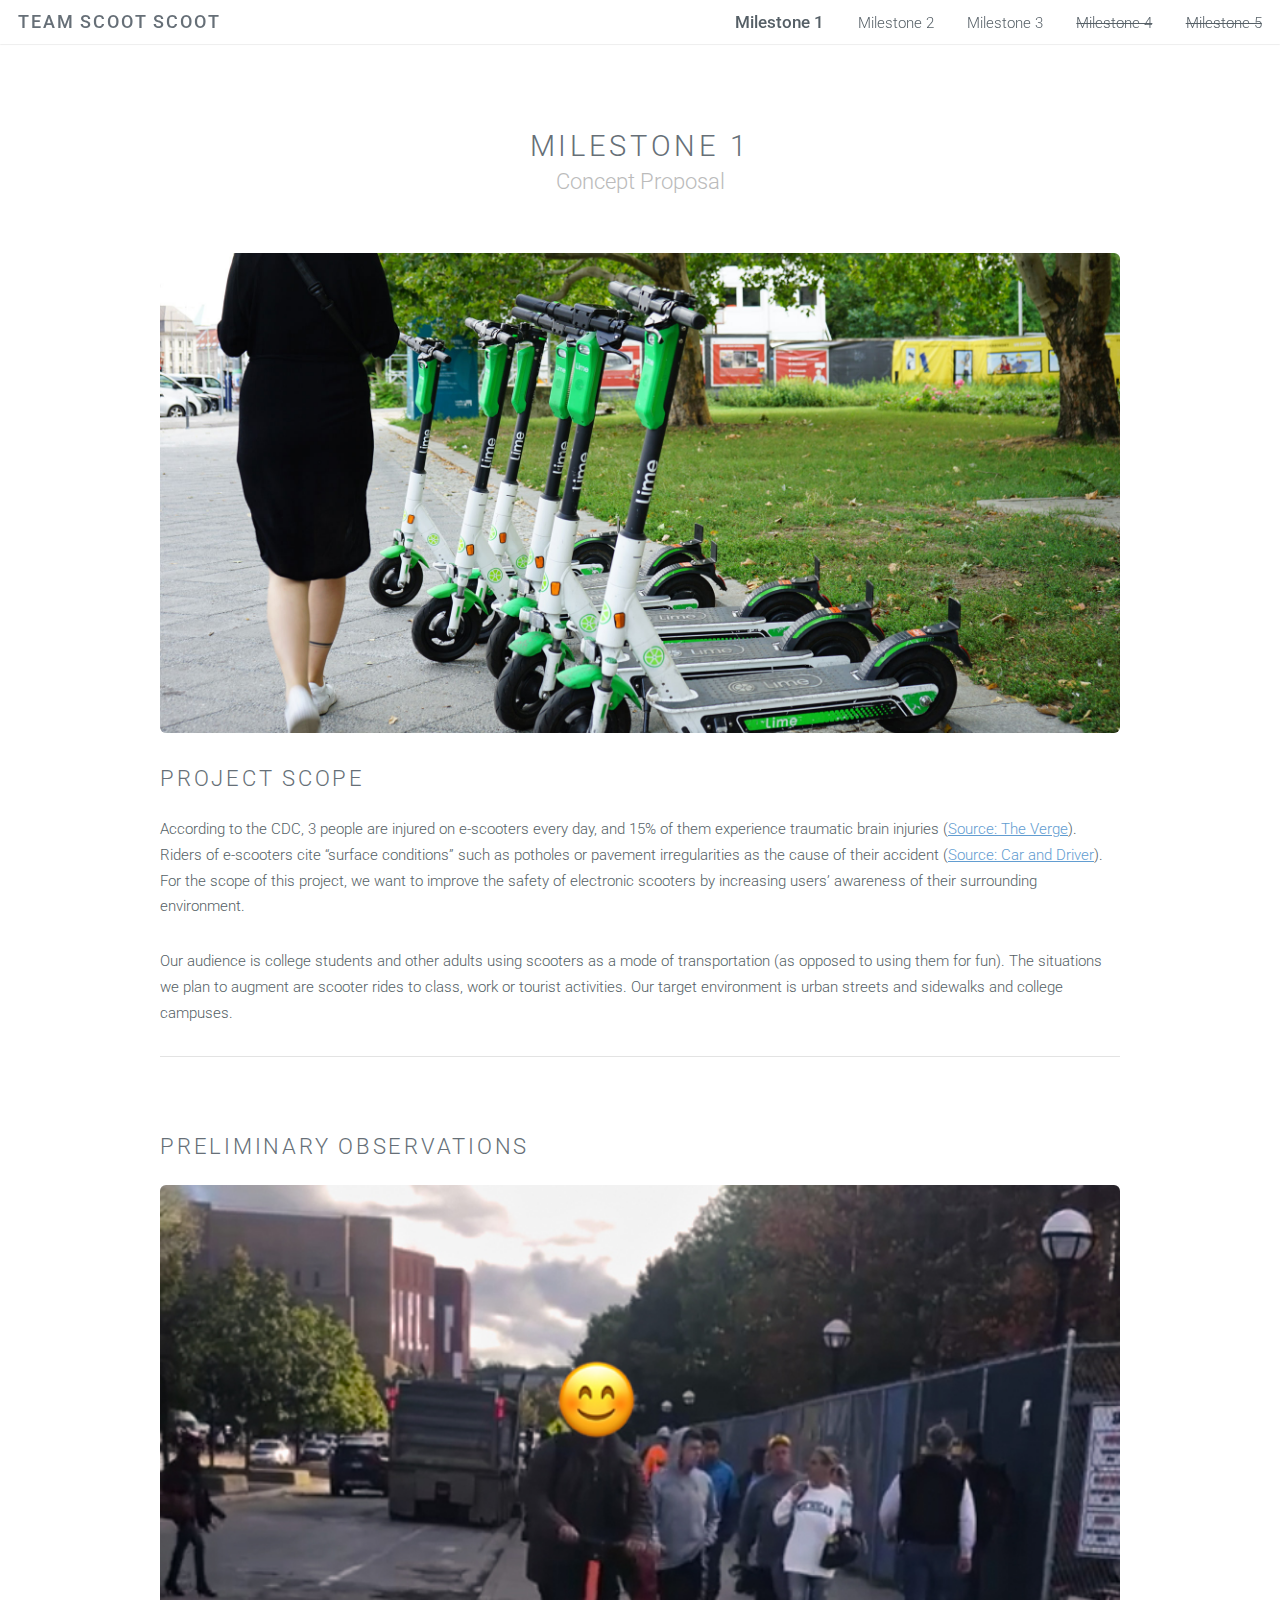
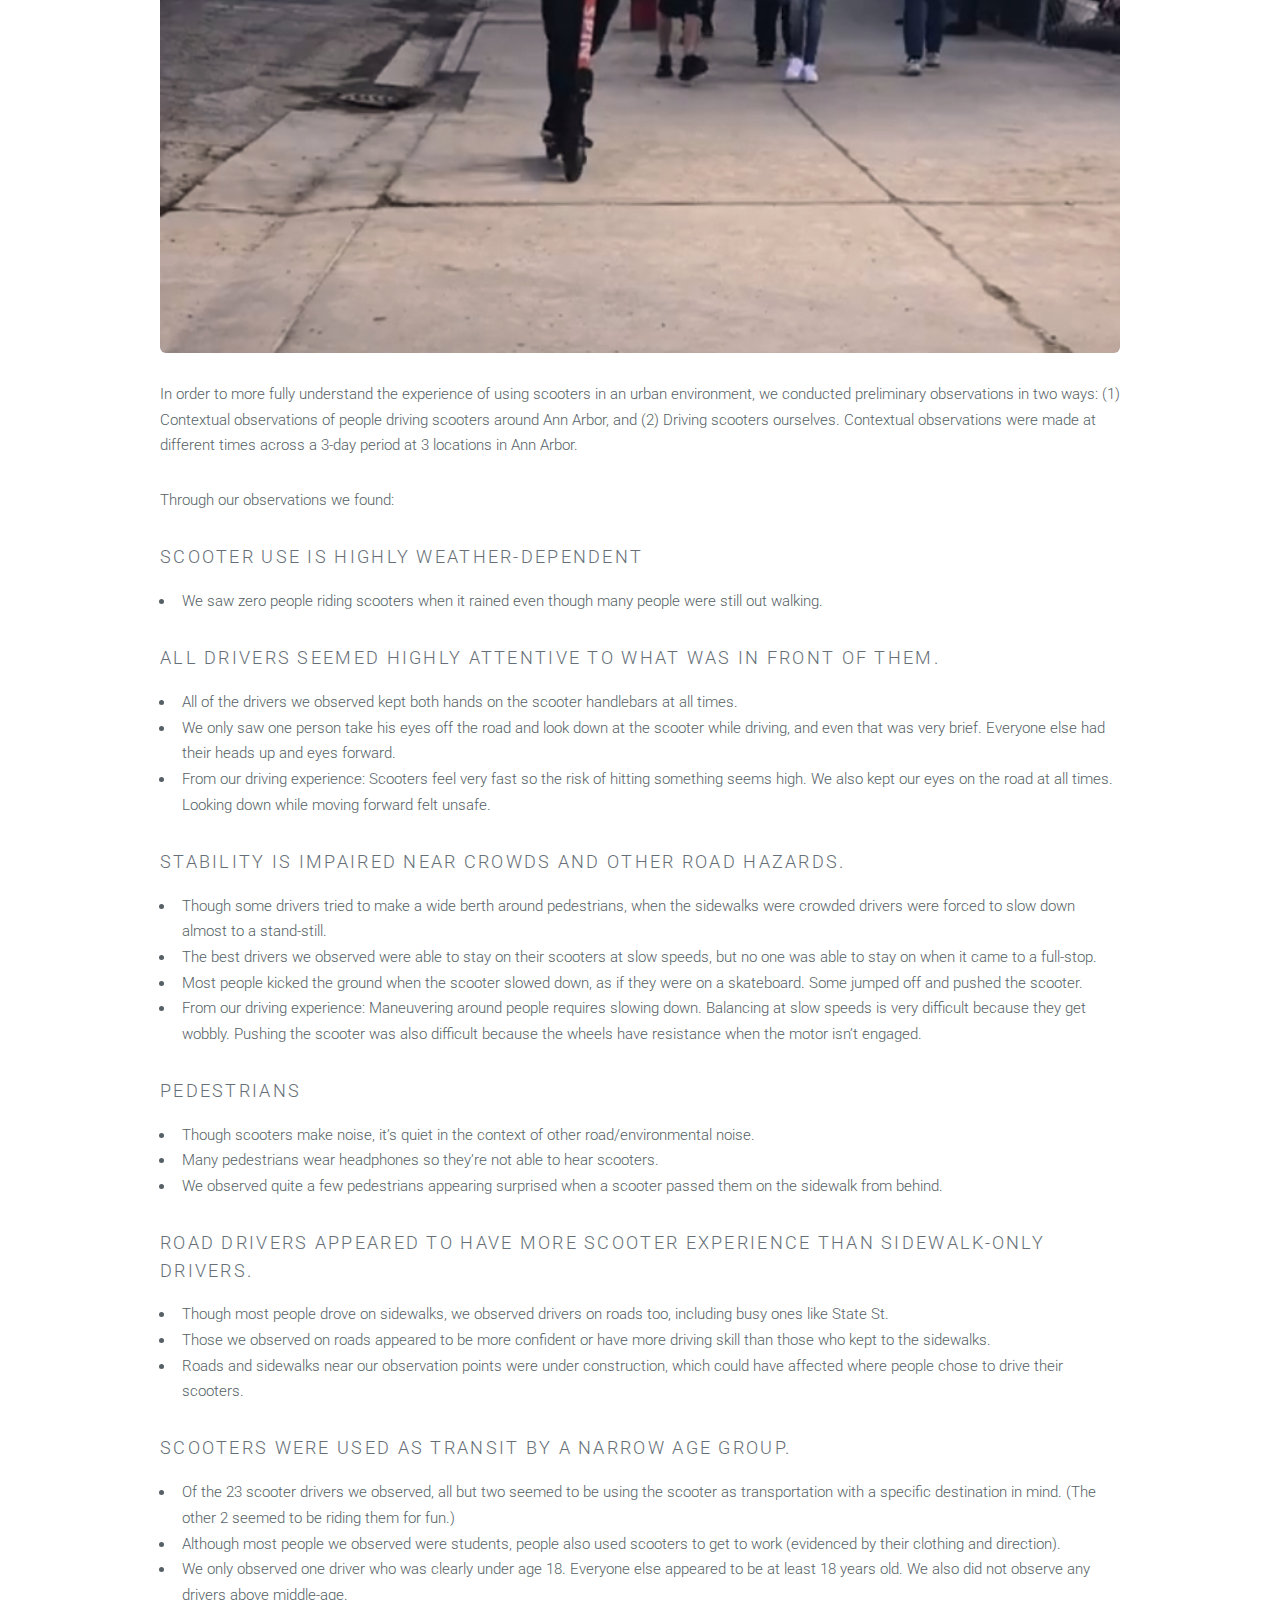
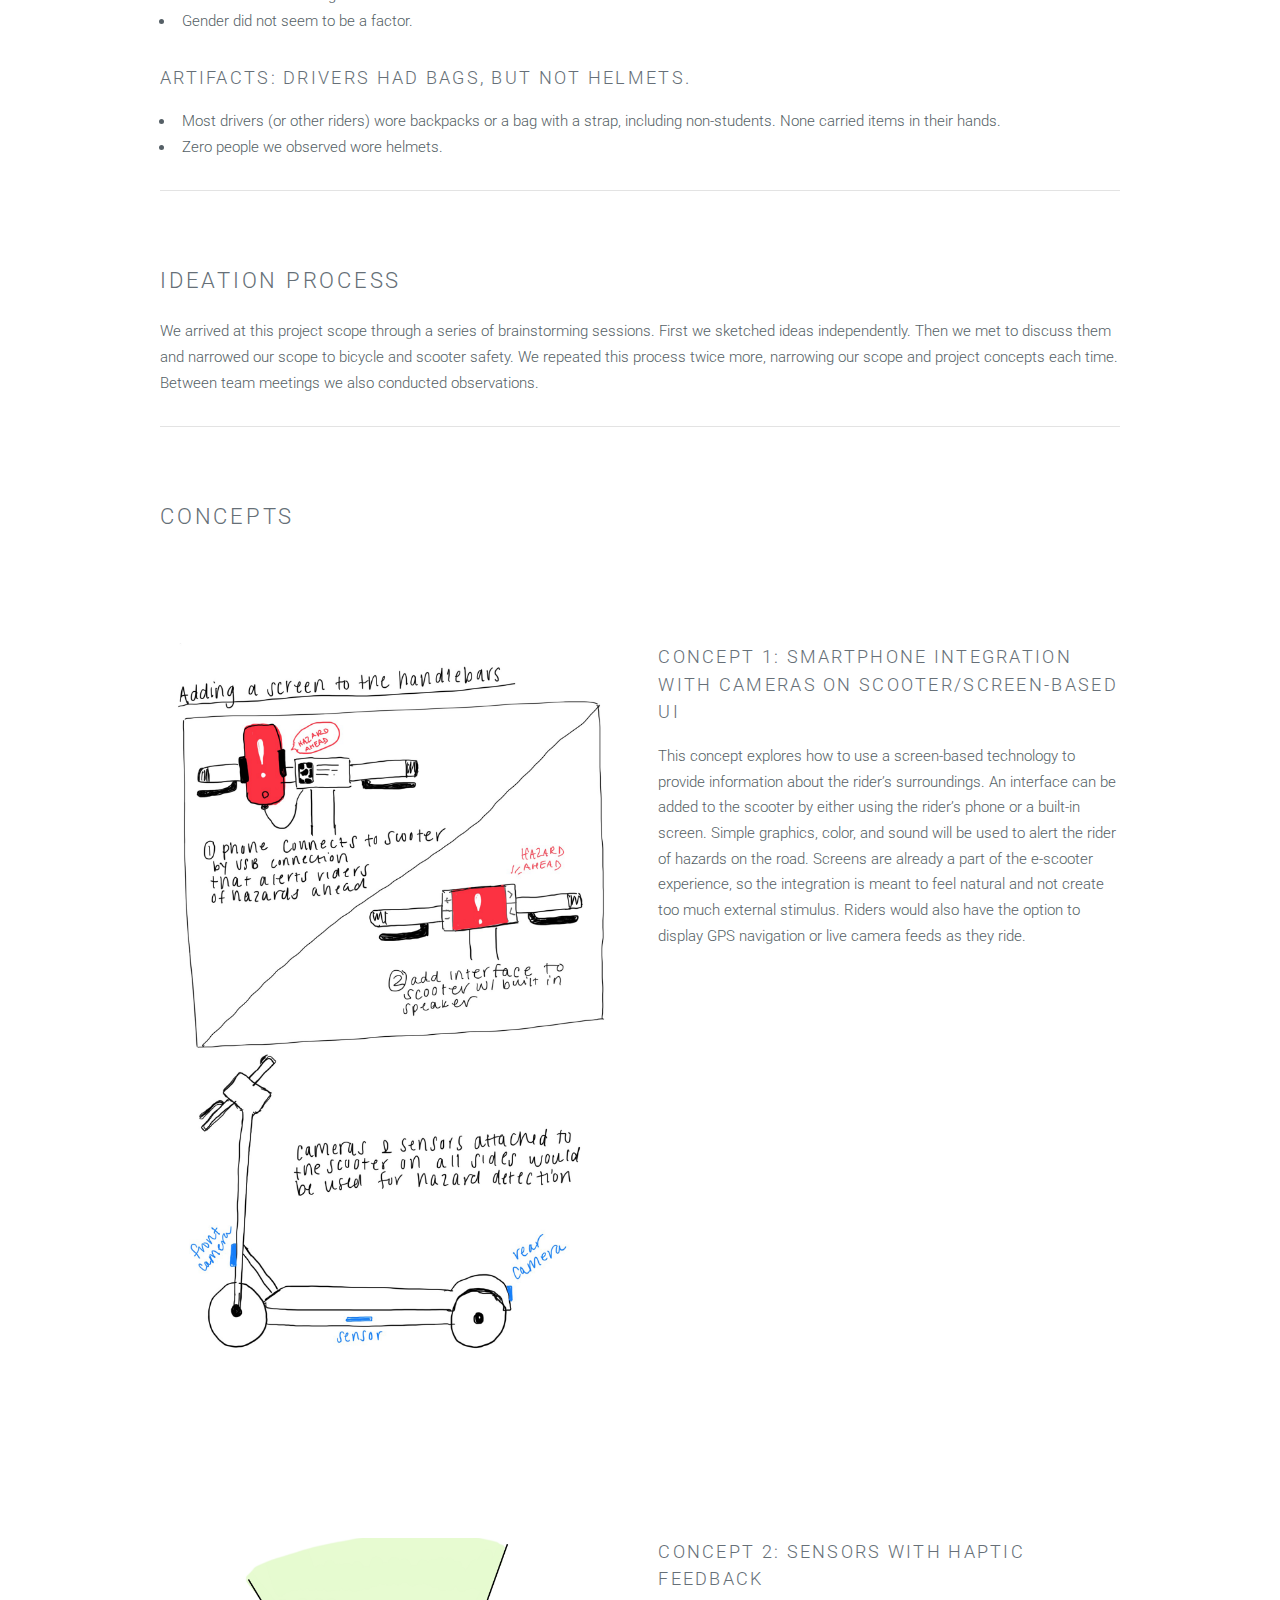
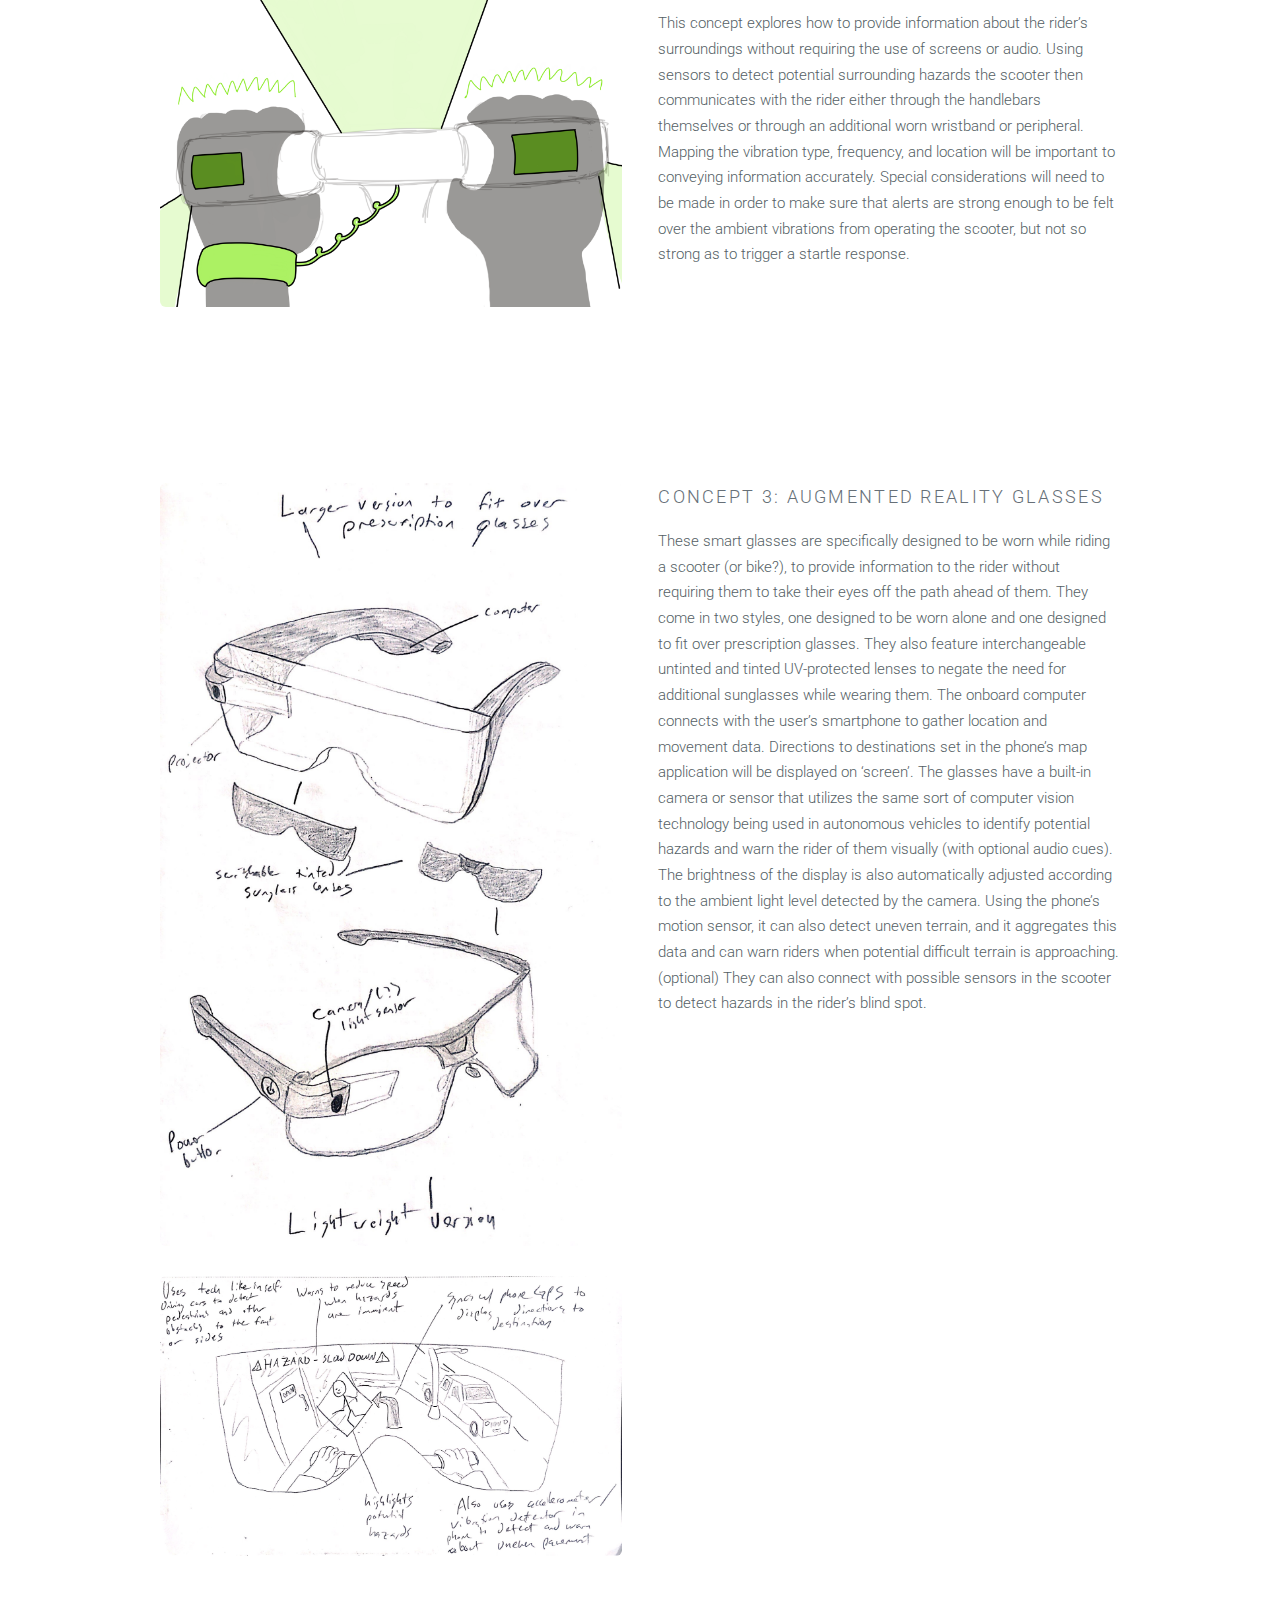
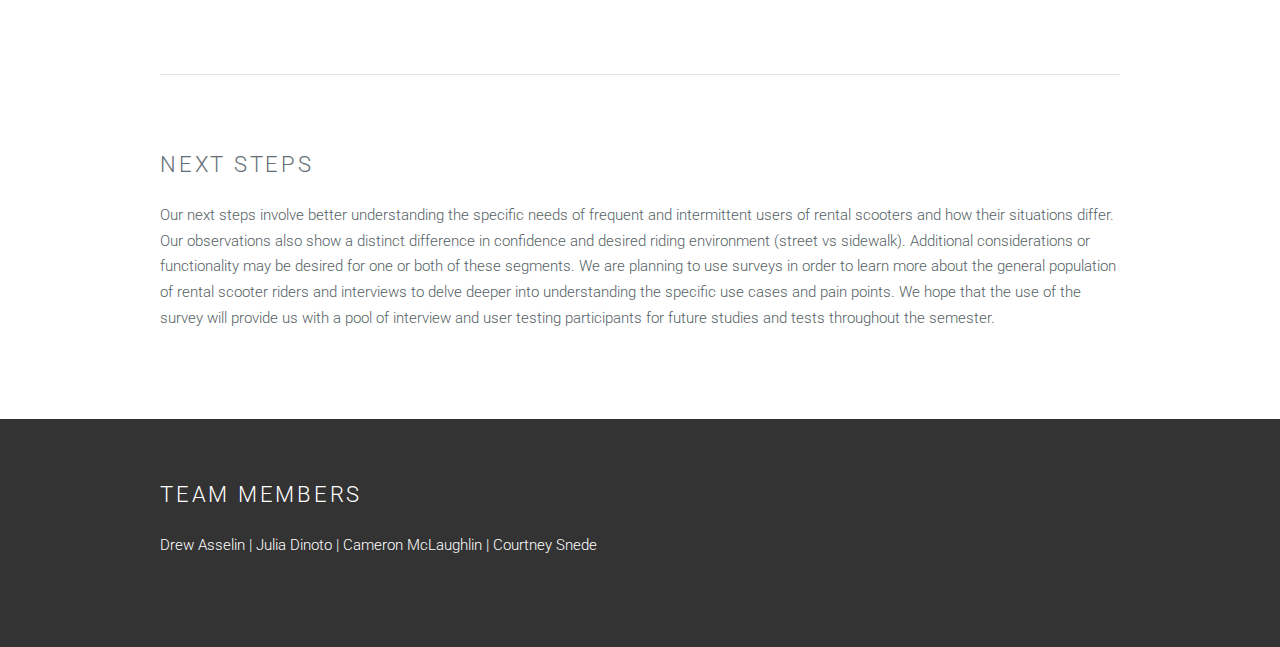
==== index.html @ 55234479 "general updates and images" ====
<!DOCTYPE HTML>
<!--
	Ion by TEMPLATED
	templated.co @templatedco
	Released for free under the Creative Commons Attribution 3.0 license (templated.co/license)
-->
<html lang="en">
	<head>
		<title>Team Scoot Scoot - Milestone 1</title>
		<meta http-equiv="content-type" content="text/html; charset=utf-8" />
		<meta name="description" content="" />
		<meta name="keywords" content="" />
		<!--[if lte IE 8]><script src="js/html5shiv.js"></script><![endif]-->
		<script src="js/jquery.min.js"></script>
		<script src="js/skel.min.js"></script>
		<script src="js/skel-layers.min.js"></script>
		<script src="js/init.js"></script>
		<noscript>
			<link rel="stylesheet" href="css/skel.css" />
			<link rel="stylesheet" href="css/style.css" />
			<link rel="stylesheet" href="css/style-xlarge.css" />
		</noscript>
	</head>
	<body id="top">

		<!-- Header -->
			<header id="header" class="skel-layers-fixed">
				<p><a href="index.html">Team Scoot Scoot</a></p>
				<nav id="nav">
					<ul>
						<li><a href="index.html" class="current">Milestone 1</a></li>
						<li><a href="milestone2.html">Milestone 2</a></li>
						<li><a href="milestone3.html">Milestone 3</a></li>
						<li><a href="#" class="tbd">Milestone 4</a></li>
						<li><a href="#" class="tbd">Milestone 5</a></li>
					</ul>
				</nav>
			</header>

		<!-- Main -->
			<section id="main" class="wrapper style1">
				<header class="major">
					<h1>Milestone 1</h1>
					<p>Concept Proposal</p>
				</header>
				<div class="container">
					<section>
						<img src="images/scooters-street.jpg" alt="lime brand rental scooters parked on an urban sidewalk" class="image fit" />
						<h2>Project Scope</h2>
						<p>According to the CDC, 3 people are injured on e-scooters every day, and 15% of them experience traumatic brain injuries (<a href="https://www.theverge.com/2019/5/2/18526813/scooter-electric-injury-austin-cdc-study-head-helmet" target="_blank">Source: The Verge</a>). Riders of e-scooters cite “surface conditions” such as potholes or pavement irregularities as the cause of their accident (<a href="https://www.caranddriver.com/news/a27372767/electric-scooters-mobility-safety/" target="_blank">Source: Car and Driver</a>). For the scope of this project, we want to improve the safety of electronic scooters by increasing users’ awareness of their surrounding environment. </p>
						<p>Our audience is college students and other adults using scooters as a mode of transportation (as opposed to using them for fun). The situations we plan to augment are scooter rides to class, work or tourist activities. Our target environment is urban streets and sidewalks and college campuses.</p>
					</section>
					<hr class="major" />
					<section>
						<h2>Preliminary Observations</h2>
						<img src="images/observation.png" alt="a person riding a rental scooter on the sidewalk on Central Campus." class="image fit" />
						<p>In order to more fully understand the experience of using scooters in an urban environment, we conducted preliminary observations in two ways: (1) Contextual observations of people driving scooters around Ann Arbor, and (2) Driving scooters ourselves. Contextual observations were made at different times across a 3-day period at 3 locations in Ann Arbor. </p>
						<p>Through our observations we found:</p>
						<h3>Scooter use is highly weather-dependent</h3>
						<ul>
						<li>We saw zero people riding scooters when it rained even though many people were still out walking.</li>
						</ul>

						<h3>All drivers seemed highly attentive to what was in front of them.</h3>
						<ul>
						<li>All of the drivers we observed kept both hands on the scooter handlebars at all times.</li>
						<li>We only saw one person take his eyes off the road and look down at the scooter while driving, and even that was very brief. Everyone else had their heads up and eyes forward. </li>
						<li>From our driving experience: Scooters feel very fast so the risk of hitting something seems high. We also kept our eyes on the road at all times. Looking down while moving forward felt unsafe.</li>
						</ul>

						<h3>Stability is impaired near crowds and other road hazards.</h3>
						<ul>
						<li>Though some drivers tried to make a wide berth around pedestrians, when the sidewalks were crowded drivers were forced to slow down almost to a stand-still.</li>
						<li>The best drivers we observed were able to stay on their scooters at slow speeds, but no one was able to stay on when it came to a full-stop. </li>
						<li>Most people kicked the ground when the scooter slowed down, as if they were on a skateboard. Some jumped off and pushed the scooter.</li>
						<li>From our driving experience: Maneuvering around people requires slowing down. Balancing at slow speeds is very difficult because they get wobbly. Pushing the scooter was also difficult because the wheels have resistance when the motor isn’t engaged.</li>
						</ul>

						<h3>Pedestrians</h3>
						<ul>
						<li>Though scooters make noise, it’s quiet in the context of other road/environmental noise.</li>
						<li>Many pedestrians wear headphones so they’re not able to hear scooters.</li>
						<li>We observed quite a few pedestrians appearing surprised when a scooter passed them on the sidewalk from behind.</li>
						</ul>

						<h3>Road drivers appeared to have more scooter experience than sidewalk-only drivers.</h3>
						<ul>
						<li>Though most people drove on sidewalks, we observed drivers on roads too, including busy ones like State St.</li>
						<li>Those we observed on roads appeared to be more confident or have more driving skill than those who kept to the sidewalks.</li>
						<li>Roads and sidewalks near our observation points were under construction, which could have affected where people chose to drive their scooters.</li>
						</ul>

						<h3>Scooters were used as transit by a narrow age group.</h3>
						<ul>
						<li>Of the 23 scooter drivers we observed, all but two seemed to be using the scooter as transportation with a specific destination in mind. (The other 2 seemed to be riding them for fun.)</li>
						<li>Although most people we observed were students, people also used scooters to get to work (evidenced by their clothing and direction).</li>
						<li>We only observed one driver who was clearly under age 18. Everyone else appeared to be at least 18 years old. We also did not observe any drivers above middle-age.</li>
						<li>Gender did not seem to be a factor.</li>
						</ul>

						<h3>Artifacts: Drivers had bags, but not helmets.</h3>
						<ul>
						<li>Most drivers (or other riders) wore backpacks or a bag with a strap, including non-students. None carried items in their hands. </li>
						<li>Zero people we observed wore helmets.</li>
						</ul>

					</section>
					<hr class="major" />
					<section>
						<h2>Ideation Process</h2>
						<p>We arrived at this project scope through a series of brainstorming sessions. First we sketched ideas independently. Then we met to discuss them and narrowed our scope to bicycle and scooter safety. We repeated this process twice more, narrowing our scope and project concepts each time. Between team meetings we also conducted observations.</p>
					</section>
					<hr class="major" />
					<section>
						<h2>Concepts</h2>
						<!-------------------- Concept 1 -------------------->
						<section class="wrapper style1">
							<div class="container">
								<div class="row">
									<div class="6u">
										<section>
											<img src="images/screen.png" alt="" class="image fit" />
										</section>
									</div>
									<div class="6u">
										<section>
												<h3>Concept 1: Smartphone integration with cameras on scooter/screen-based UI</h3>
												<p>This concept explores how to use a screen-based technology to provide information about the rider’s surroundings. An interface can be added to the scooter by either using the rider’s phone or a built-in screen. Simple graphics, color, and sound will be used to alert the rider of hazards on the road. Screens are already a part of the e-scooter experience, so the integration is meant to feel natural and not create too much external stimulus. Riders would also have the option to display GPS navigation or live camera feeds as they ride.</p>
										</section>
									</div>
								</div>
							</div>
						</section>
						<!-------------------- Concept 2 -------------------->
						<section class="wrapper style1">
							<div class="container">
								<div class="row">
									<div class="6u">
										<section>
											<img src="images/haptic.png" alt="a rough sketch of scooter handlebars with sensors on the front and sides with vibration pads in the handles and a wristband which is attached to the scooter" class="image fit" />
										</section>
									</div>
									<div class="6u">
										<section>
												<h3>Concept 2: Sensors with Haptic Feedback</h3>
												<p>This concept explores how to provide information about the rider’s surroundings without requiring the use of screens or audio. Using sensors to detect potential surrounding hazards the scooter then communicates with the rider either through the handlebars themselves or through an additional worn wristband or peripheral. Mapping the vibration type, frequency, and location will be important to conveying information accurately. Special considerations will need to be made in order to make sure that alerts are strong enough to be felt over the ambient vibrations from operating the scooter, but not so strong as to trigger a startle response. </p>
										</section>
									</div>
								</div>
							</div>
						</section>
					<!-------------------- Concept 3 -------------------->
					<section class="wrapper style1">
						<div class="container">
							<div class="row">
								<div class="6u">
									<section>
										<img src="images/glasses1.png" alt="" class="image fit" />
										<img src="images/glasses2.png" alt="" class="image fit" />
									</section>
								</div>
								<div class="6u">
									<section>
											<h3>Concept 3: Augmented Reality Glasses</h3>
											<p>These smart glasses are specifically designed to be worn while riding a scooter (or bike?), to provide information to the rider without requiring them to take their eyes off the path ahead of them. They come in two styles, one designed to be worn alone and one designed to fit over prescription glasses. They also feature interchangeable untinted and tinted UV-protected lenses to negate the need for additional sunglasses while wearing them. The onboard computer connects with the user’s smartphone to gather location and movement data. Directions to destinations set in the phone’s map application will be displayed on ‘screen’. The glasses have a built-in camera or sensor that utilizes the same sort of computer vision technology being used in autonomous vehicles to identify potential hazards and warn the rider of them visually (with optional audio cues). The brightness of the display is also automatically adjusted according to the ambient light level detected by the camera. Using the phone’s motion sensor, it can also detect uneven terrain, and it aggregates this data and can warn riders when potential difficult terrain is approaching. (optional) They can also connect with possible sensors in the scooter to detect hazards in the rider’s blind spot.</p>
									</section>
								</div>
							</div>
						</div>
					</section>
					<hr class="major" />
					<section>
						<h2>Next Steps</h2>
						<p>Our next steps involve better understanding the specific needs of frequent and intermittent users of rental scooters and how their situations differ. Our observations also show a distinct difference in confidence and desired riding environment (street vs sidewalk). Additional considerations or functionality may be desired for one or both of these segments. We are planning to use surveys in order to learn more about the general population of rental scooter riders and interviews to delve deeper into understanding the specific use cases and pain points. We hope that the use of the survey will provide us with a pool of interview and user testing participants for future studies and tests throughout the semester.</p>
					</section>

				</div>
			</section>

		<!-- Footer -->
			<footer id="footer">
				<div class="container">
					<div class="6u">
						<h2>Team Members</h2>
						<p>Drew Asselin  |  Julia Dinoto  |  Cameron McLaughlin  |  Courtney Snede</p>
				</div>
			</footer>

	</body>
</html>
---- css/skel.css ----
/* Resets (http://meyerweb.com/eric/tools/css/reset/ | v2.0 | 20110126 | License: none (public domain)) */

	html,body,div,span,applet,object,iframe,h1,h2,h3,h4,h5,h6,p,blockquote,pre,a,abbr,acronym,address,big,cite,code,del,dfn,em,img,ins,kbd,q,s,samp,small,strike,strong,sub,sup,tt,var,b,u,i,center,dl,dt,dd,ol,ul,li,fieldset,form,label,legend,table,caption,tbody,tfoot,thead,tr,th,td,article,aside,canvas,details,embed,figure,figcaption,footer,header,hgroup,menu,nav,output,ruby,section,summary,time,mark,audio,video{margin:0;padding:0;border:0;font-size:100%;font:inherit;vertical-align:baseline;}article,aside,details,figcaption,figure,footer,header,hgroup,menu,nav,section{display:block;}body{line-height:1;}ol,ul{list-style:none;}blockquote,q{quotes:none;}blockquote:before,blockquote:after,q:before,q:after{content:'';content:none;}table{border-collapse:collapse;border-spacing:0;}body{-webkit-text-size-adjust:none}

/* Box Model */

	*, *:before, *:after {
		-moz-box-sizing: border-box;
		-webkit-box-sizing: border-box;
		box-sizing: border-box;
	}

/* Container */

	body {
		/* min-width: (containers) */
		min-width: 1200px;
	}

	.container {
		margin-left: auto;
		margin-right: auto;
		
		/* width: (containers) */
		width: 1200px;
	}

	/* Modifiers */
	
		.container.small {
			/* width: (containers) * 0.75; */
			width: 900px;
		}

		.container.big {
			width: 100%;

			/* max-width: (containers) * 1.25; */
			max-width: 1500px;

			/* min-width: (containers); */
			min-width: 1200px;
		}

/* Grid */

	.\31 2u { width: 100% }
	.\31 1u { width: 91.6666666667% }
	.\31 0u { width: 83.3333333333% }
	.\39 u { width: 75% }
	.\38 u { width: 66.6666666667% }
	.\37 u { width: 58.3333333333% }
	.\36 u { width: 50% }
	.\35 u { width: 41.6666666667% }
	.\34 u { width: 33.3333333333% }
	.\33 u { width: 25% }
	.\32 u { width: 16.6666666667% }
	.\31 u { width: 8.3333333333% }
	.\-11u { margin-left: 91.6666666667% }
	.\-10u { margin-left: 83.3333333333% }
	.\-9u { margin-left: 75% }
	.\-8u { margin-left: 66.6666666667% }
	.\-7u { margin-left: 58.3333333333% }
	.\-6u { margin-left: 50% }
	.\-5u { margin-left: 41.6666666667% }
	.\-4u { margin-left: 33.3333333333% }
	.\-3u { margin-left: 25% }
	.\-2u { margin-left: 16.6666666667% }
	.\-1u { margin-left: 8.3333333333% }

	/* Rows */

		.row > * {
			float: left;
		}

		.row:after {
			content: '';
			display: block;
			clear: both;
			height: 0;
		}

		.row:first-child > * {
			padding-top: 0 !important;
		}

		.row.uniform > * > :first-child {
			margin-top: 0;
		}

		.row.uniform > * > :last-child {
			margin-bottom: 0;
		}

		/* Normal */

			.row > * {
				/* padding-left: (gutters.vertical) */
				padding-left: 4em;
			}

			.row + .row > * {
				/* padding: (gutters.horizontal) 0 0 (gutters.vertical) */
				padding: 0 0 0 4em;
			}

			.row {
				/* margin-left: -(gutters.vertical) */
				margin-left: -4em;
			}

			.row + .row.uniform > * {
				/* padding: (gutters.vertical) 0 0 (gutters.vertical) */
				padding: 4em 0 0 4em;
			}

		/* Flush */

			.row.flush > * {
				padding-left: 0;
			}

			.row + .row.flush > * {
				padding: 0;
			}

			.row.flush {
				margin-left: 0;
			}

			.row + .row.uniform.flush > * {
				padding: 0;
			}

		/* Quarter */

			.row.quarter > * {
				/* padding-left: (gutters.vertical * 0.25) */
				padding-left: 1em;
			}

			.row + .row.quarter > * {
				/* padding: (gutters.horizontal * 0.25) 0 0 (gutters.vertical * 0.25) */
				padding: 0 0 0 1em;
			}

			.row.quarter {
				/* margin-left: -(gutters.vertical * 0.25) */
				margin-left: -1em;
			}

			.row + .row.uniform.quarter > * {
				/* padding: (gutters.vertical * 0.25) 0 0 (gutters.vertical * 0.25) */
				padding: 1em 0 0 1em;
			}

		/* Half */

			.row.half > * {
				/* padding-left: (gutters.vertical * 0.5) */
				padding-left: 2em;
			}

			.row + .row.half > * {
				/* padding: (gutters.horizontal * 0.5) 0 0 (gutters.vertical * 0.5) */
				padding: 0 0 0 2em;
			}

			.row.half {
				/* margin-left: -(gutters.vertical * 0.5) */
				margin-left: -2em;
			}

			.row + .row.uniform.half > * {
				/* padding: (gutters.vertical * 0.5) 0 0 (gutters.vertical * 0.5) */
				padding: 2em 0 0 2em;
			}

		/* One and (a) Half */

			.row.oneandhalf > * {
				/* padding-left: (gutters.vertical * 1.5) */
				padding-left: 6em;
			}

			.row + .row.oneandhalf > * {
				/* padding: (gutters.horizontal * 1.5) 0 0 (gutters.vertical * 1.5) */
				padding: 0 0 0 6em;
			}

			.row.oneandhalf {
				/* margin-left: -(gutters.vertical * 1.5) */
				margin-left: -6em;
			}

			.row + .row.uniform.oneandhalf > * {
				/* padding: (gutters.vertical * 1.5) 0 0 (gutters.vertical * 1.5) */
				padding: 6em 0 0 6em;
			}

		/* Double */

			.row.double > * {
				/* padding-left: (gutters.vertical * 2) */
				padding-left: 8em;
			}

			.row + .row.double > * {
				/* padding: (gutters.horizontal * 2) 0 0 (gutters.vertical * 2) */
				padding: 0 0 0 8em;
			}

			.row.double {
				/* margin-left: -(gutters.vertical * 2) */
				margin-left: -8em;
			}

			.row + .row.uniform.double > * {
				/* padding: (gutters.vertical * 2) 0 0 (gutters.vertical * 2) */
				padding: 8em 0 0 8em;
			}
---- css/style.css ----
@charset "UTF-8";
@import url(font-awesome.min.css);
@import url("http://fonts.googleapis.com/css?family=Roboto:500,300");

/*
	Ion by TEMPLATED
	templated.co @templatedco
	Released for free under the Creative Commons Attribution 3.0 license (templated.co/license)
*/

/* Basic */

	body {
		background: #fff;
	}

	body, input, select, textarea {
		color: #555f66;
		font-family: "Roboto", Helvetica, sans-serif;
		font-size: 14pt;
		font-weight: 300;
		line-height: 1.75em;
	}

	a {
		color: #629DD1;
		text-decoration: underline;
	}

		a:hover {
			text-decoration: none;
		}

	strong, b {
		color: #666f77;
		font-weight: 500;
	}

	em, i {
		font-style: italic;
	}

	p {
		margin: 0 0 2em 0;
	}

	h1, h2, h3, h4, h5, h6 {
		color: #666f77;
		font-weight: 300;
		line-height: 1em;
		margin: 0 0 1em 0;
		text-transform: uppercase;
		letter-spacing: 0.125em;
	}

		h1 a, h2 a, h3 a, h4 a, h5 a, h6 a {
			color: inherit;
			text-decoration: none;
		}

	h2 {
		font-size: 1.5em;
		line-height: 1.5em;
	}

	h3 {
		font-size: 1.25em;
		line-height: 1.5em;
	}

	h4 {
		font-size: 1em;
		line-height: 1.5em;
	}

	h5 {
		font-size: 0.9em;
		line-height: 1.5em;
	}

	h6 {
		font-size: 0.7em;
		line-height: 1.5em;
	}

	sub {
		font-size: 0.8em;
		position: relative;
		top: 0.5em;
	}

	sup {
		font-size: 0.8em;
		position: relative;
		top: -0.5em;
	}

	hr {
		border: 0;
		border-bottom: solid 1px rgba(144, 144, 144, 0.25);
		margin: 3em 0;
	}

		hr.major {
			margin: 2em 0 5em 0;
		}

	blockquote {
		border-left: solid 4px rgba(144, 144, 144, 0.25);
		font-style: italic;
		margin: 0 0 2em 0;
		padding: 0.5em 0 0.5em 2em;
	}

	code {
		background: rgba(144, 144, 144, 0.075);
		border-radius: 6px;
		border: solid 1px rgba(144, 144, 144, 0.25);
		font-family: "Courier New", monospace;
		font-size: 0.9em;
		margin: 0 0.25em;
		padding: 0.25em 0.65em;
	}

	pre {
		-webkit-overflow-scrolling: touch;
		font-family: "Courier New", monospace;
		font-size: 0.9em;
		margin: 0 0 2em 0;
		overflow-x: auto;
	}

		pre code {
			display: block;
			line-height: 1.75em;
			padding: 1em 1.5em;
		}

	.align-left {
		text-align: left;
	}

	.align-center {
		text-align: center;
	}

	.align-right {
		text-align: right;
	}

/* Section/Article */

	section.special, article.special {
		text-align: center;
	}

	header p {
		color: #bbb;
		position: relative;
		margin: 0 0 1.5em 0;
	}

	header h2 + p {
		font-size: 1.25em;
		margin-top: -1em;
		line-height: 1.5em;
	}

	header h3 + p {
		font-size: 1.1em;
		margin-top: -0.85em;
		line-height: 1.5em;
	}

	header h4 + p,
	header h5 + p,
	header h6 + p {
		font-size: 0.9em;
		margin-top: -0.75em;
		line-height: 1.5em;
	}

	header.major {
		text-align: center;
		margin: 0 0 4em 0;
	}

		header.major h1 {
			font-size: 2em;
		}

		header.major h1 + p {
			font-size: 1.5em;
			margin: -1em 0 2em 0;
		}

/* Form */

	form {
		margin: 0 0 2em 0;
	}

	label {
		color: #666f77;
		display: block;
		font-size: 0.9em;
		font-weight: 500;
		margin: 0 0 1em 0;
	}

	input[type="text"],
	input[type="password"],
	input[type="email"],
	select,
	textarea {
		-moz-appearance: none;
		-webkit-appearance: none;
		-o-appearance: none;
		-ms-appearance: none;
		appearance: none;
		background: rgba(144, 144, 144, 0.075);
		border-radius: 6px;
		border: none;
		border: solid 1px rgba(144, 144, 144, 0.25);
		color: inherit;
		display: block;
		outline: 0;
		padding: 0 1em;
		text-decoration: none;
		width: 100%;
	}

		input[type="text"]:invalid,
		input[type="password"]:invalid,
		input[type="email"]:invalid,
		select:invalid,
		textarea:invalid {
			box-shadow: none;
		}

		input[type="text"]:focus,
		input[type="password"]:focus,
		input[type="email"]:focus,
		select:focus,
		textarea:focus {
			border-color: #629DD1;
			box-shadow: 0 0 0 1px #629DD1;
		}

	.select-wrapper {
		text-decoration: none;
		display: block;
		position: relative;
	}

		.select-wrapper:before {
			content: "";
			-moz-osx-font-smoothing: grayscale;
			-webkit-font-smoothing: antialiased;
			font-family: FontAwesome;
			font-style: normal;
			font-weight: normal;
			text-transform: none !important;
		}

		.select-wrapper:before {
			color: rgba(144, 144, 144, 0.25);
			display: block;
			height: 2.75em;
			line-height: 2.75em;
			pointer-events: none;
			position: absolute;
			right: 0;
			text-align: center;
			top: 0;
			width: 2.75em;
		}

		.select-wrapper select::-ms-expand {
			display: none;
		}

	input[type="text"],
	input[type="password"],
	input[type="email"],
	select {
		height: 2.75em;
	}

	textarea {
		padding: 0.75em 1em;
	}

	input[type="checkbox"],
	input[type="radio"] {
		-moz-appearance: none;
		-webkit-appearance: none;
		-o-appearance: none;
		-ms-appearance: none;
		appearance: none;
		display: block;
		float: left;
		margin-right: -2em;
		opacity: 0;
		width: 1em;
		z-index: -1;
	}

		input[type="checkbox"] + label,
		input[type="radio"] + label {
			text-decoration: none;
			color: #555f66;
			cursor: pointer;
			display: inline-block;
			font-size: 1em;
			font-weight: 300;
			padding-left: 2.4em;
			padding-right: 0.75em;
			position: relative;
		}

			input[type="checkbox"] + label:before,
			input[type="radio"] + label:before {
				-moz-osx-font-smoothing: grayscale;
				-webkit-font-smoothing: antialiased;
				font-family: FontAwesome;
				font-style: normal;
				font-weight: normal;
				text-transform: none !important;
			}

			input[type="checkbox"] + label:before,
			input[type="radio"] + label:before {
				background: rgba(144, 144, 144, 0.075);
				border-radius: 6px;
				border: solid 1px rgba(144, 144, 144, 0.25);
				content: '';
				display: inline-block;
				height: 1.65em;
				left: 0;
				line-height: 1.58125em;
				position: absolute;
				text-align: center;
				top: 0;
				width: 1.65em;
			}

		input[type="checkbox"]:checked + label:before,
		input[type="radio"]:checked + label:before {
			background: #192024;
			border-color: #192024;
			color: #ffffff;
			content: '\f00c';
		}

		input[type="checkbox"]:focus + label:before,
		input[type="radio"]:focus + label:before {
			border-color: #629DD1;
			box-shadow: 0 0 0 1px #629DD1;
		}

	input[type="checkbox"] + label:before {
		border-radius: 6px;
	}

	input[type="radio"] + label:before {
		border-radius: 100%;
	}

	::-webkit-input-placeholder {
		color: #bbb !important;
		opacity: 1.0;
	}

	:-moz-placeholder {
		color: #bbb !important;
		opacity: 1.0;
	}

	::-moz-placeholder {
		color: #bbb !important;
		opacity: 1.0;
	}

	:-ms-input-placeholder {
		color: #bbb !important;
		opacity: 1.0;
	}

	.formerize-placeholder {
		color: #bbb !important;
		opacity: 1.0;
	}

/* Box */

	.box {
		border-radius: 6px;
		border: solid 1px rgba(144, 144, 144, 0.25);
		margin-bottom: 2em;
		padding: 3em 2em;
	}

		.box > :last-child,
		.box > :last-child > :last-child,
		.box > :last-child > :last-child > :last-child {
			margin-bottom: 0;
		}

		.box.alt {
			border: 0;
			border-radius: 0;
			padding: 0;
		}

/* Icon */

	.icon {
		text-decoration: none;
		border-bottom: none;
		position: relative;
	}

		.icon:before {
			-moz-osx-font-smoothing: grayscale;
			-webkit-font-smoothing: antialiased;
			font-family: FontAwesome;
			font-style: normal;
			font-weight: normal;
			text-transform: none !important;
		}

		.icon > .label {
			display: none;
		}

		.icon.major {
			display: inline-block;
			margin: 0 0 1.25em 0;
			color: #ffffff;
			background: #629DD1;
			width: 3em;
			height: 3em;
			font-size: 2em;
			text-align: center;
			line-height: 3em;
			border-radius: 100%;
			box-shadow: 0 0 0 10px #fff, 0 0 0 11px rgba(144, 144, 144, 0.25);
		}

/* Image */

	.image {
		border-radius: 6px;
		border: 0;
		display: inline-block;
		position: relative;
	}

		.image img {
			border-radius: 6px;
			display: block;
		}

		.image.left {
			float: left;
			padding: 0 1.5em 1em 0;
			top: 0.25em;
		}

		.image.right {
			float: right;
			padding: 0 0 1em 1.5em;
			top: 0.25em;
		}

		.image.fit {
			display: block;
			margin: 0 0 2em 0;
			width: 100%;
		}

			.image.fit img {
				display: block;
				width: 100%;
			}

			.image.half {
				display: inline-block;
				margin: 0 0 2em 0;
				width: 45%;
			}

				.image.half img {
					display: inline-block;
					width: 100%;
				}

/* List */

	ol {
		list-style: decimal;
		margin: 0 0 2em 0;
		padding-left: 1.25em;
	}

		ol li {
			padding-left: 0.25em;
		}

	ul {
		list-style: disc;
		margin: 0 0 2em 0;
		padding-left: 1em;
	}

		ul li {
			padding-left: 0.5em;
		}

		ul.alt {
			list-style: none;
			padding-left: 0;
		}

			ul.alt li {
				border-top: solid 1px rgba(144, 144, 144, 0.25);
				padding: 0.5em 0;
			}

				ul.alt li:first-child {
					border-top: 0;
					padding-top: 0;
				}

		ul.icons {
			cursor: default;
			list-style: none;
			padding-left: 0;
		}

			ul.icons li {
				display: inline-block;
				padding: 0 1.25em 0 0;
			}

				ul.icons li:last-child {
					padding-right: 0;
				}

				ul.icons li .icon:before {
					font-size: 1.5em;
				}

		ul.actions {
			cursor: default;
			list-style: none;
			padding-left: 0;
		}

			ul.actions li {
				display: inline-block;
				padding: 0 1em 0 0;
				vertical-align: middle;
			}

				ul.actions li:last-child {
					padding-right: 0;
				}

			ul.actions.small li {
				padding: 0 0.5em 0 0;
			}

			ul.actions.vertical li {
				display: block;
				padding: 1em 0 0 0;
			}

				ul.actions.vertical li:first-child {
					padding-top: 0;
				}

				ul.actions.vertical li > * {
					margin-bottom: 0;
				}

			ul.actions.vertical.small li {
				padding: 0.5em 0 0 0;
			}

				ul.actions.vertical.small li:first-child {
					padding-top: 0;
				}

			ul.actions.fit {
				display: table;
				margin-left: -1em;
				padding: 0;
				table-layout: fixed;
				width: calc(100% + 1em);
			}

				ul.actions.fit li {
					display: table-cell;
					padding: 0 0 0 1em;
				}

					ul.actions.fit li > * {
						margin-bottom: 0;
					}

				ul.actions.fit.small {
					margin-left: -0.5em;
					width: calc(100% + 0.5em);
				}

					ul.actions.fit.small li {
						padding: 0 0 0 0.5em;
					}

	dl {
		margin: 0 0 2em 0;
	}

/* Table */

	.table-wrapper {
		-webkit-overflow-scrolling: touch;
		overflow-x: auto;
	}

	table {
		margin: 0 0 2em 0;
		width: 100%;
	}

		table tbody tr {
			border: solid 1px rgba(144, 144, 144, 0.25);
			border-left: 0;
			border-right: 0;
		}

			table tbody tr:nth-child(2n + 1) {
				background-color: rgba(144, 144, 144, 0.075);
			}

		table td {
			padding: 0.75em 0.75em;
		}

		table th {
			color: #666f77;
			font-size: 0.9em;
			font-weight: 500;
			padding: 0 0.75em 0.75em 0.75em;
			text-align: left;
		}

		table thead {
			border-bottom: solid 2px rgba(144, 144, 144, 0.25);
		}

		table tfoot {
			border-top: solid 2px rgba(144, 144, 144, 0.25);
		}

		table.alt {
			border-collapse: separate;
		}

			table.alt tbody tr td {
				border: solid 1px rgba(144, 144, 144, 0.25);
				border-left-width: 0;
				border-top-width: 0;
			}

				table.alt tbody tr td:first-child {
					border-left-width: 1px;
				}

			table.alt tbody tr:first-child td {
				border-top-width: 1px;
			}

			table.alt thead {
				border-bottom: 0;
			}

			table.alt tfoot {
				border-top: 0;
			}

/* Button */

	input[type="submit"],
	input[type="reset"],
	input[type="button"],
	.button {
		-moz-appearance: none;
		-webkit-appearance: none;
		-o-appearance: none;
		-ms-appearance: none;
		appearance: none;
		-moz-transition: background-color 0.2s ease-in-out, color 0.2s ease-in-out;
		-webkit-transition: background-color 0.2s ease-in-out, color 0.2s ease-in-out;
		-o-transition: background-color 0.2s ease-in-out, color 0.2s ease-in-out;
		-ms-transition: background-color 0.2s ease-in-out, color 0.2s ease-in-out;
		transition: background-color 0.2s ease-in-out, color 0.2s ease-in-out;
		background-color: #192024;
		border-radius: 6px;
		border: 0;
		color: #ffffff !important;
		cursor: pointer;
		display: inline-block;
		font-weight: 300;
		text-transform: uppercase;
		letter-spacing: 0.125em;
		font-size: 0.9em;
		height: 2.85em;
		line-height: 2.85em;
		padding: 0 1.75em;
		text-align: center;
		text-decoration: none;
		white-space: nowrap;
		text-indent: 0.25em;
	}

		input[type="submit"]:hover,
		input[type="reset"]:hover,
		input[type="button"]:hover,
		.button:hover {
			background-color: #232d33;
		}

		input[type="submit"]:active,
		input[type="reset"]:active,
		input[type="button"]:active,
		.button:active {
			background-color: #0f1315;
		}

		input[type="submit"].icon,
		input[type="reset"].icon,
		input[type="button"].icon,
		.button.icon {
			padding-left: 1.35em;
		}

			input[type="submit"].icon:before,
			input[type="reset"].icon:before,
			input[type="button"].icon:before,
			.button.icon:before {
				margin-right: 0.5em;
			}

		input[type="submit"].fit,
		input[type="reset"].fit,
		input[type="button"].fit,
		.button.fit {
			display: block;
			margin: 0 0 1em 0;
			width: 100%;
		}

		input[type="submit"].small,
		input[type="reset"].small,
		input[type="button"].small,
		.button.small {
			font-size: 0.7em;
		}

		input[type="submit"].big,
		input[type="reset"].big,
		input[type="button"].big,
		.button.big {
			font-size: 1.2em;
			height: 2.65em;
			line-height: 2.65em;
		}

		input[type="submit"].alt,
		input[type="reset"].alt,
		input[type="button"].alt,
		.button.alt {
			background-color: transparent;
			box-shadow: inset 0 0 0 1px rgba(144, 144, 144, 0.25);
			color: #666f77 !important;
		}

			input[type="submit"].alt:hover,
			input[type="reset"].alt:hover,
			input[type="button"].alt:hover,
			.button.alt:hover {
				background-color: rgba(144, 144, 144, 0.075);
			}

			input[type="submit"].alt:active,
			input[type="reset"].alt:active,
			input[type="button"].alt:active,
			.button.alt:active {
				background-color: rgba(144, 144, 144, 0.2);
			}

			input[type="submit"].alt.icon:before,
			input[type="reset"].alt.icon:before,
			input[type="button"].alt.icon:before,
			.button.alt.icon:before {
				color: #bbb;
			}

		input[type="submit"].special,
		input[type="reset"].special,
		input[type="button"].special,
		.button.special {
			background-color: #629DD1;
			color: #ffffff !important;
		}

			input[type="submit"].special:hover,
			input[type="reset"].special:hover,
			input[type="button"].special:hover,
			.button.special:hover {
				background-color: #76a9d7;
			}

			input[type="submit"].special:active,
			input[type="reset"].special:active,
			input[type="button"].special:active,
			.button.special:active {
				background-color: #4e91cb;
			}

		input[type="submit"].disabled, input[type="submit"]:disabled,
		input[type="reset"].disabled,
		input[type="reset"]:disabled,
		input[type="button"].disabled,
		input[type="button"]:disabled,
		.button.disabled,
		.button:disabled {
			background-color: #555f66 !important;
			box-shadow: inset 0 -0.15em 0 0 rgba(0, 0, 0, 0.15);
			color: #fff !important;
			cursor: default;
			opacity: 0.25;
		}

/* Wrapper */

	.wrapper {
		padding: 6em 0 4em 0;
	}

		.wrapper.style1 {
			background: #fff;
			color: #555f66;
		}

		.wrapper.style2 {
			background: #192024;
			color: #c5c7c8;
		}

			.wrapper.style2 h2, .wrapper.style2 h3, .wrapper.style2 h4, .wrapper.style2 h5, .wrapper.style2 h6 {
				color: #ffffff;
			}

			.wrapper.style2 header p {
				color: #a3a5a7;
			}

			.wrapper.style2 .button.alt {
				box-shadow: inset 0 0 0 1px rgba(144, 144, 144, 0.75);
				color: #ffffff !important;
			}

				.wrapper.style2 .button.alt:hover {
					background-color: rgba(144, 144, 144, 0.275);
				}

				.wrapper.style2 .button.alt:active {
					background-color: rgba(144, 144, 144, 0.4);
				}

				.wrapper.style2 .button.alt.icon:before {
					color: #a3a5a7;
				}

/* Header */

	#skel-layers-wrapper {
		padding-top: 3em;
	}

	#header {
		background: #fff;
		color: #555f66;
		cursor: default;
		height: 3em;
		left: 0;
		line-height: 3em;
		position: fixed;
		top: 0;
		width: 100%;
		z-index: 10000;
		box-shadow: 0 0 0.1em 0 rgba(0, 0, 0, 0.25);
	}

		#header p {
			color: #666f77;
			font-weight: 500;
			height: inherit;
			left: 1.25em;
			line-height: inherit;
			margin: 0;
			padding: 0;
			position: absolute;
			top: 0;
			text-transform: uppercase;
			letter-spacing: 0.125em;
		}

			#header p a {
				color:inherit;
				text-decoration: none;
				font-size: 1.25em;
			}

		#header nav {
			height: inherit;
			line-height: inherit;
			position: absolute;
			right: 1.25em;
			top: 0;
			vertical-align: middle;
		}

			#header nav > ul {
				list-style: none;
				margin: 0;
				padding-left: 0;
			}

				#header nav > ul > li {
					border-radius: 6px;
					display: inline-block;
					margin-left: 2em;
					padding-left: 0;
				}

					#header nav > ul > li a {
						-moz-transition: color 0.2s ease-in-out;
						-webkit-transition: color 0.2s ease-in-out;
						-o-transition: color 0.2s ease-in-out;
						-ms-transition: color 0.2s ease-in-out;
						transition: color 0.2s ease-in-out;
						color: #555f66;
						display: inline-block;
						text-decoration: none;
					}

					#header nav > ul > li a.tbd {
						text-decoration: line-through;
					}

					#header nav > ul > li a.current {
						font-size: 1.15em;
						font-weight: 500;
					}
						#header nav > ul > li a:hover {
							color: #629DD1;
						}

					#header nav > ul > li:first-child {
						margin-left: 0;
					}

					#header nav > ul > li .button {
						height: 2.25em;
						line-height: 2.25em;
						margin-bottom: 0;
						padding: 0 1em;
						position: relative;
						top: -0.075em;
						vertical-align: middle;
					}

		#header .container {
			position: relative;
		}

			#header .container h1 {
				left: 0;
			}

			#header .container nav {
				right: 0;
			}

/* Banner */

	#banner {
		background-color: #666666;
		background-image: url("../images/banner.jpg");
		background-size: cover;
		background-position: center center;
		background-repeat: no-repeat;
		color: #d8d8d8;
		padding: 14em 0;
		text-align: center;
		position: relative;
	}

		#banner:before {
			content: '';
			position: absolute;
			left: 0;
			top: 0;
			width: 100%;
			height: 100%;
			background: rgba(64, 72, 80, 0.25);
		}

		#banner .inner {
			position: relative;
			z-index: 1;
		}

			#banner .inner :last-child {
				margin-bottom: 0;
			}

		#banner h2, #banner h3, #banner h4, #banner h5, #banner h6 {
			color: #ffffff;
		}

		#banner .button.alt {
			box-shadow: inset 0 0 0 1px rgba(144, 144, 144, 0.75);
			color: #ffffff !important;
		}

			#banner .button.alt:hover {
				background-color: rgba(144, 144, 144, 0.275);
			}

			#banner .button.alt:active {
				background-color: rgba(144, 144, 144, 0.4);
			}

			#banner .button.alt.icon:before {
				color: #c1c1c1;
			}

		#banner .button {
			min-width: 12em;
		}

		#banner h2 {
			font-size: 3.5em;
			line-height: 1em;
			margin: 0 0 0.5em 0;
			padding: 0;
		}

		#banner p {
			font-size: 1.5em;
			margin-bottom: 2em;
		}

			#banner p a {
				color: #ffffff;
				text-decoration: none;
			}

/* Footer */

	#footer {
		background: #333;
		padding: 4em 0 6em 0;
	}

	#footer h2, #footer p{
		color: white;
	}

		#footer a {
			color: inherit;
		}

		#footer .copyright {
			color: #bbb;
			font-size: 0.9em;
			margin: 2em 0 0 0;
			padding: 0;
			text-align: center;
		}

			#footer .copyright li {
				border-left: solid 1px rgba(144, 144, 144, 0.25);
				display: inline-block;
				list-style: none;
				margin-left: 1.5em;
				padding-left: 1.5em;
			}

				#footer .copyright li:first-child {
					border-left: 0;
					margin-left: 0;
					padding-left: 0;
				}

		#footer .icons a {
			color: #bbb;
		}
---- css/style-xlarge.css ----
/*
	Ion by TEMPLATED
	templated.co @templatedco
	Released for free under the Creative Commons Attribution 3.0 license (templated.co/license)
*/

/* Basic */

	body, input, select, textarea {
		font-size: 12pt;
	}

/* Banner */

	#banner {
		padding: 9em 0;
	}
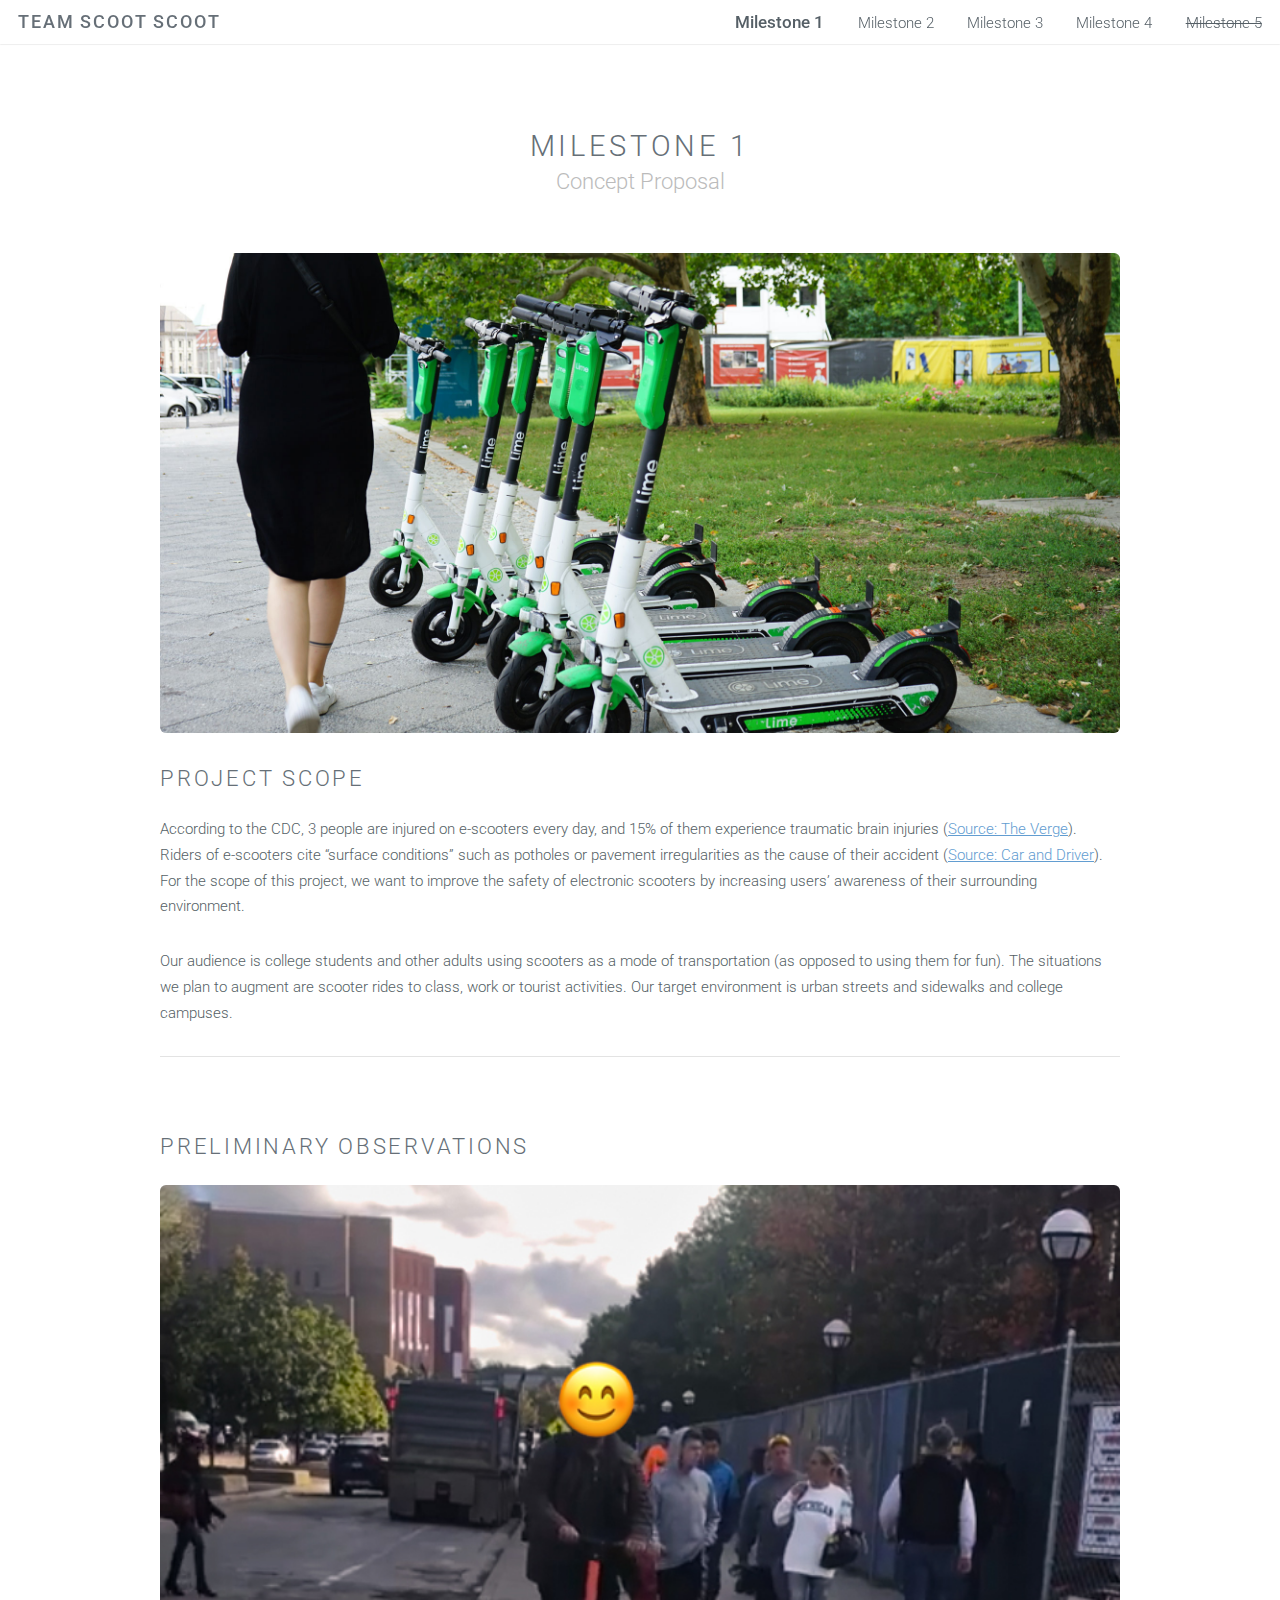
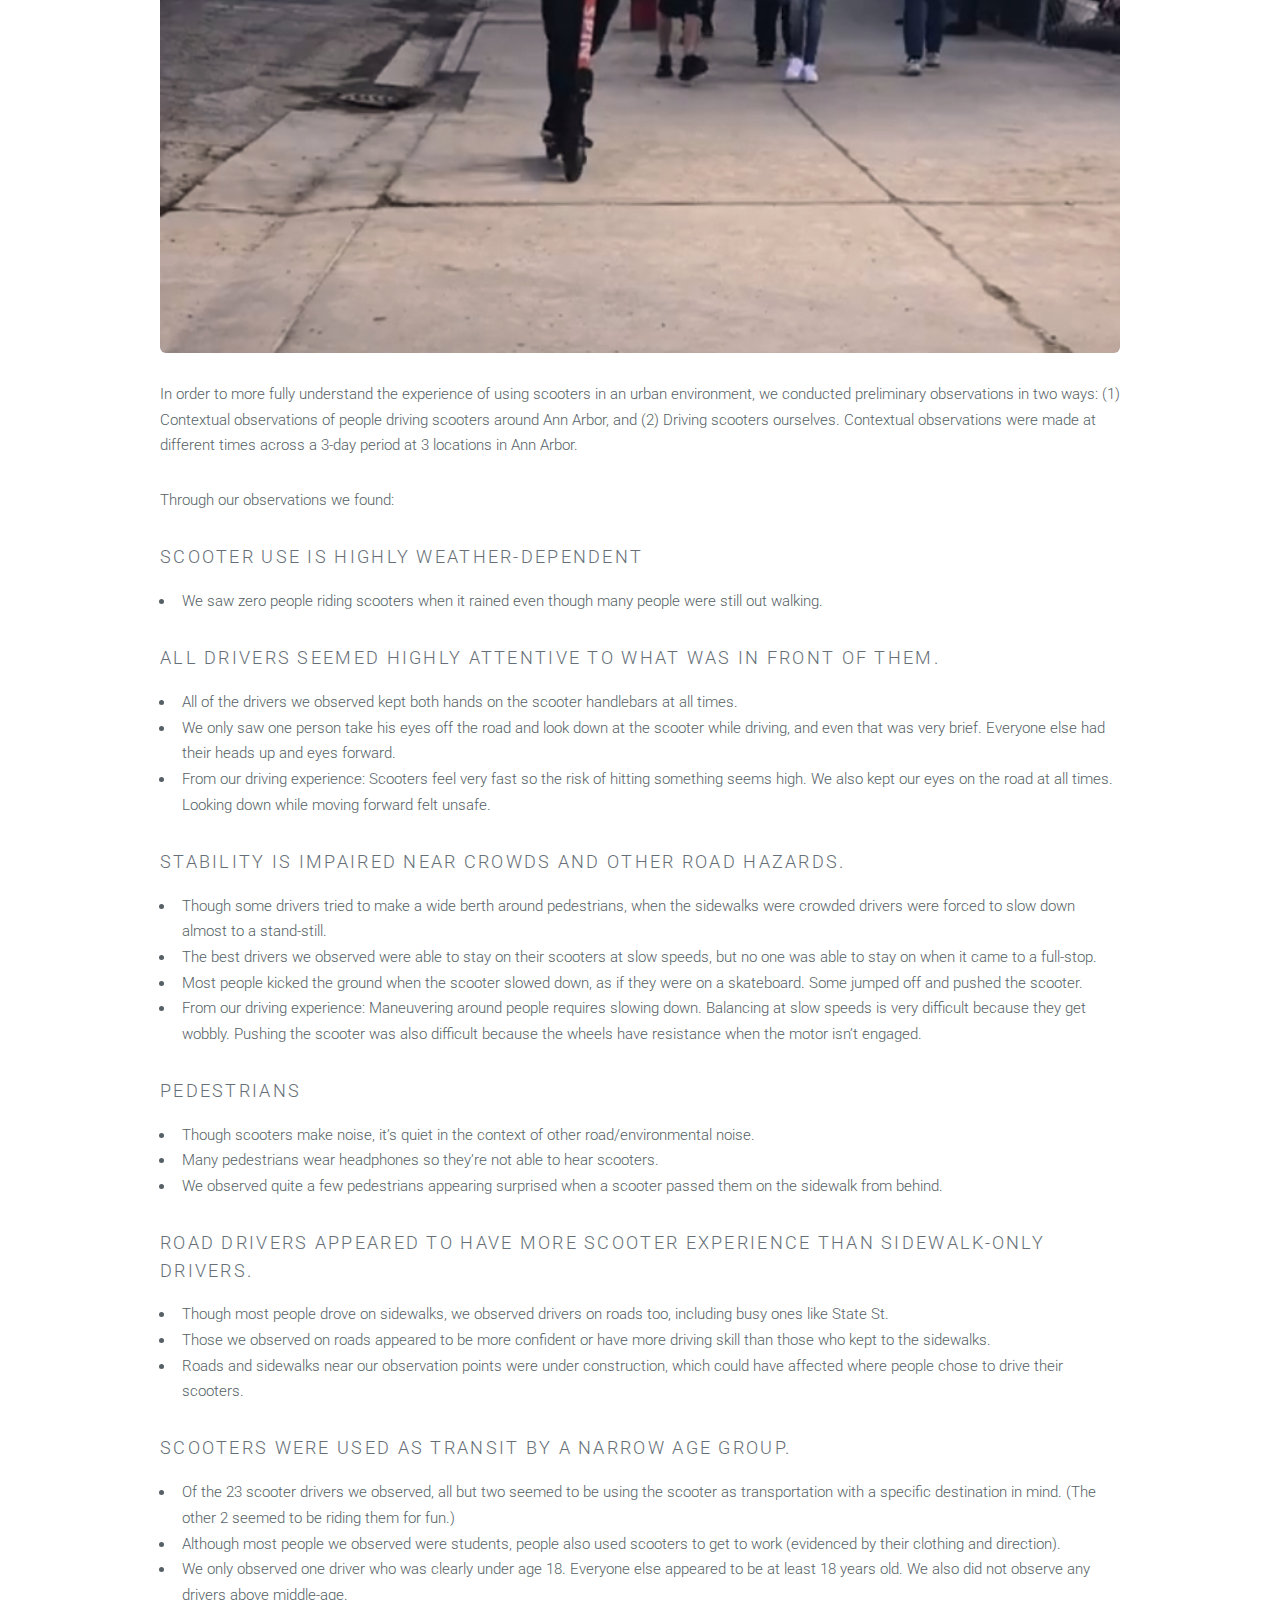
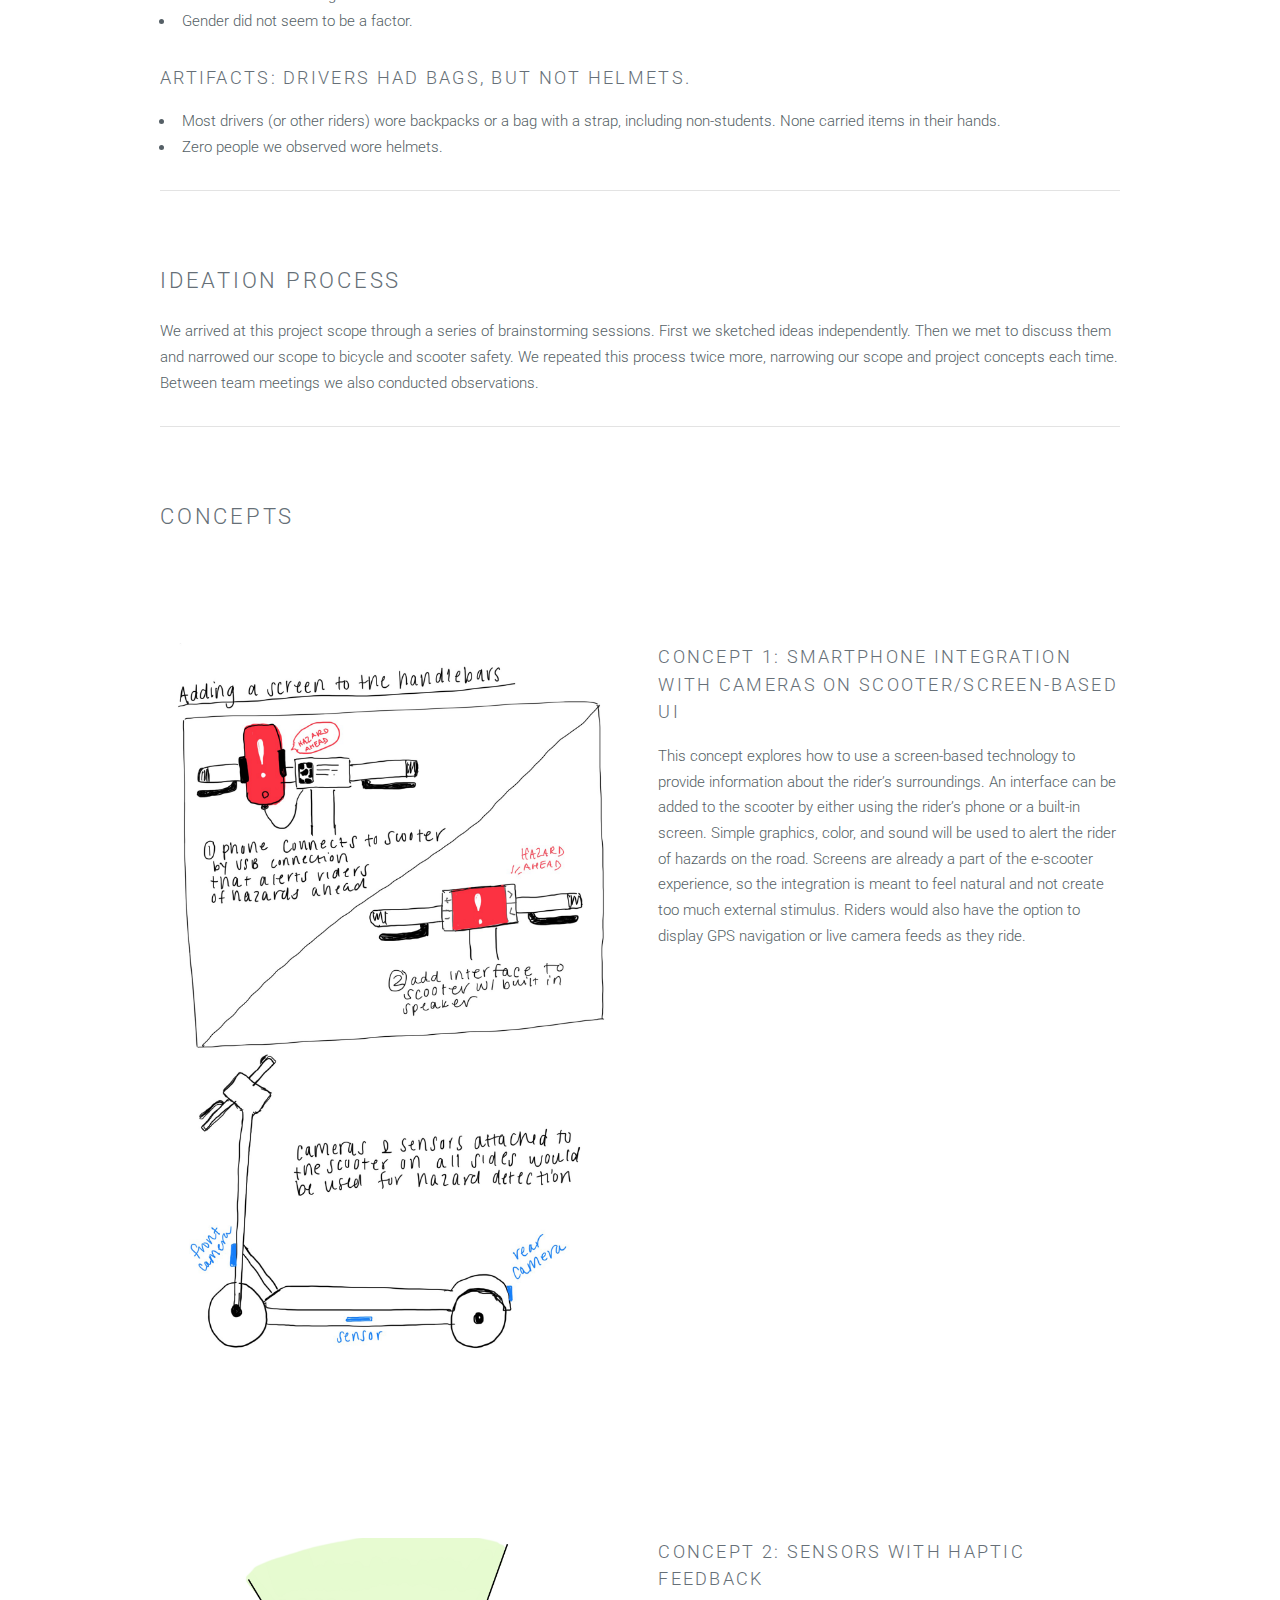
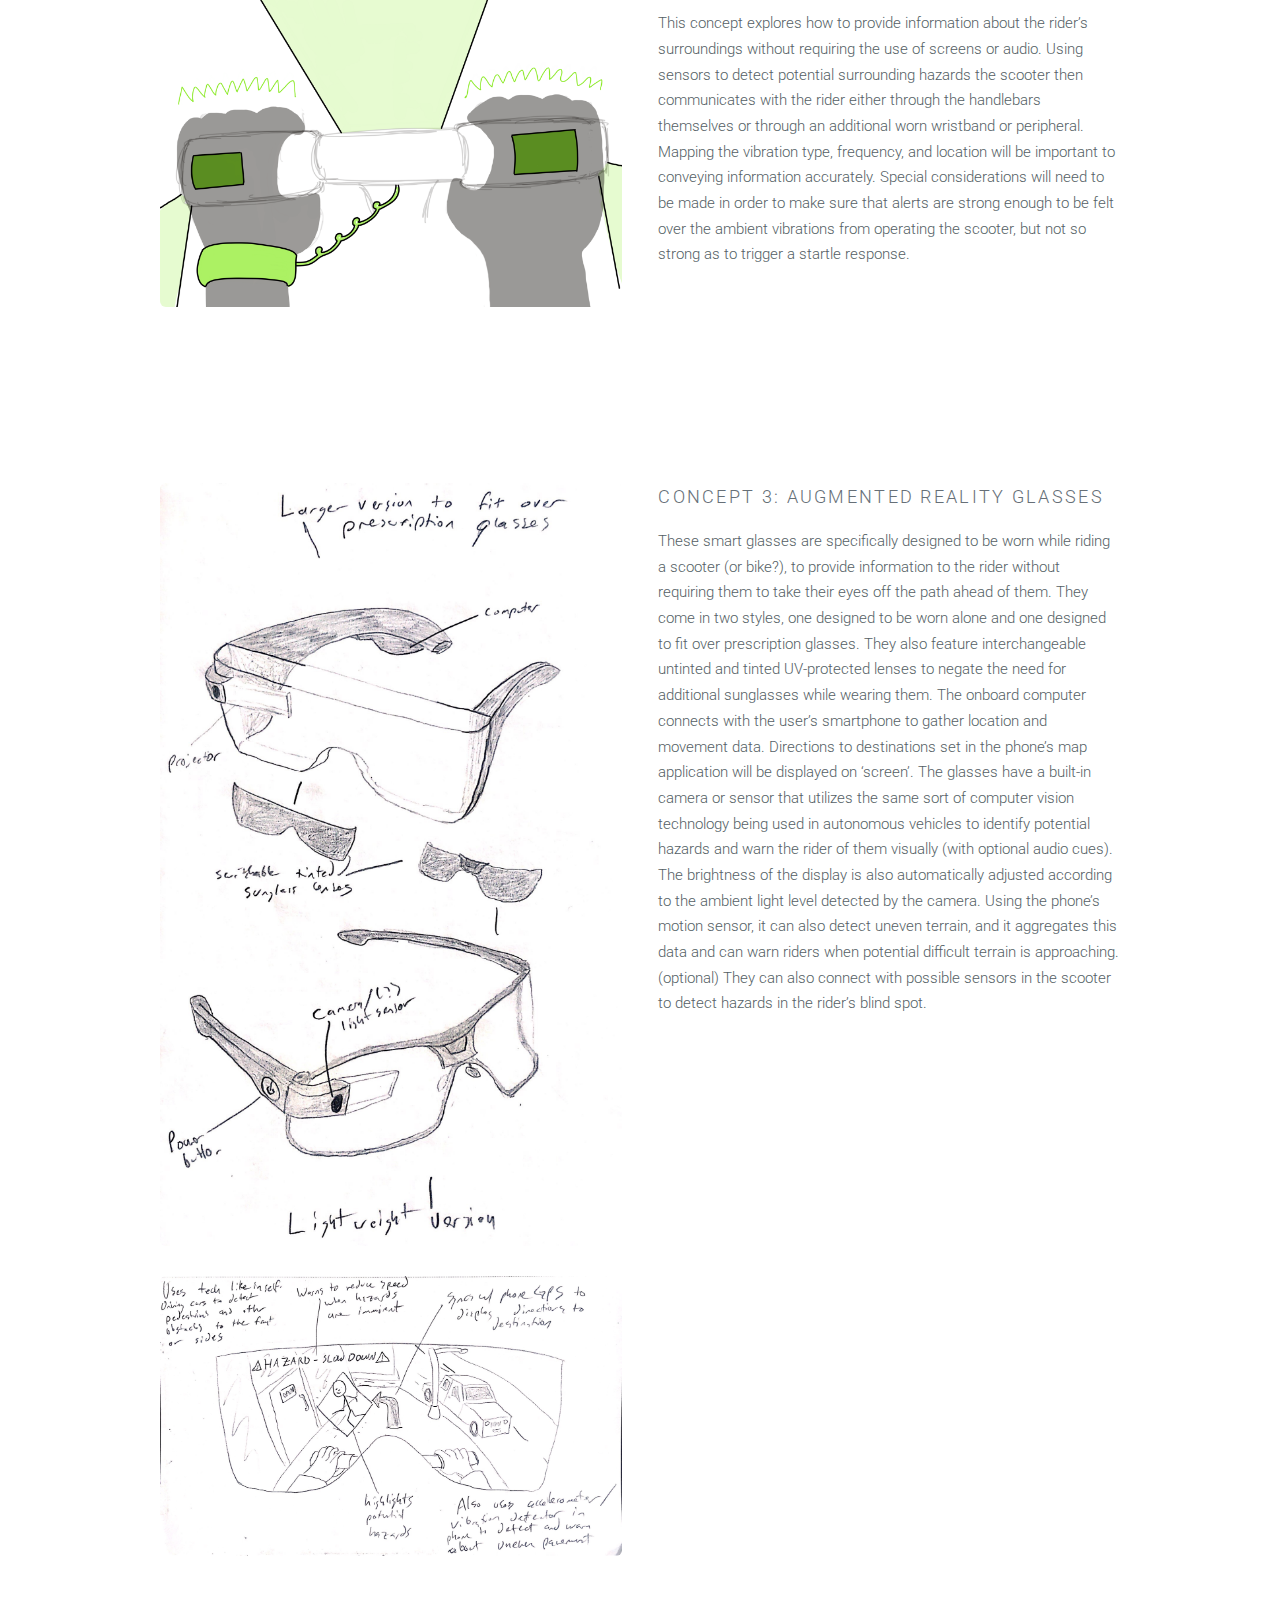
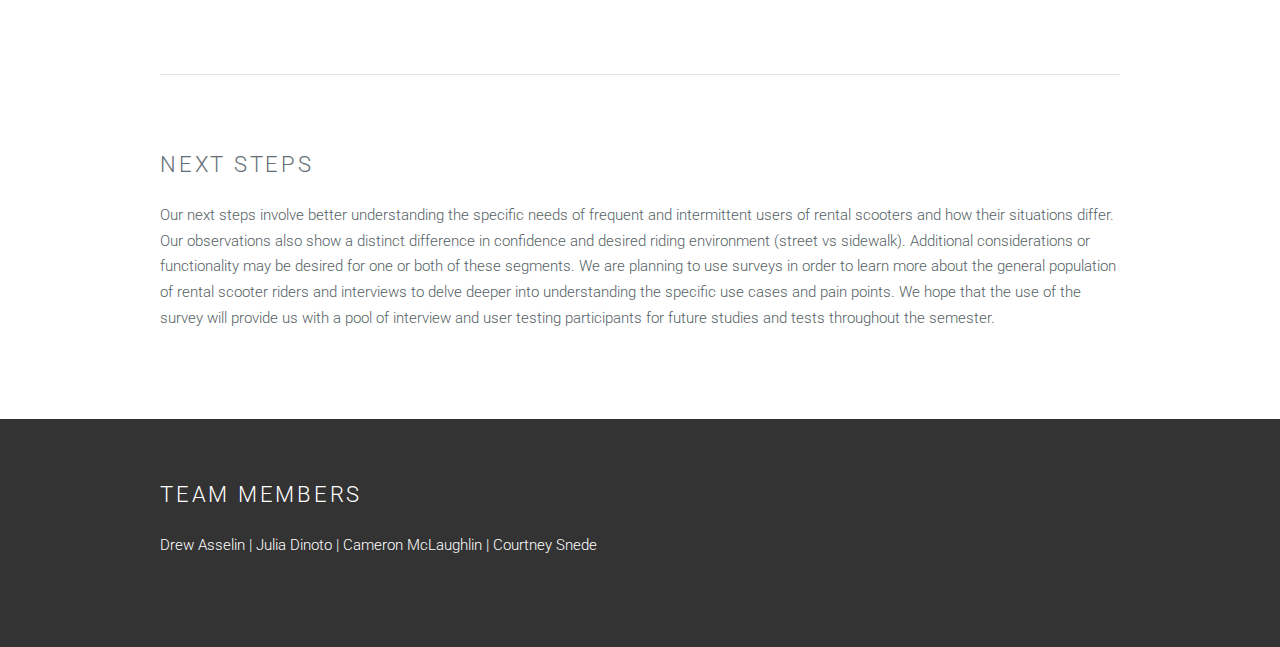
==== commit acf6b540: "menu link updates" ====
--- a/index.html
+++ b/index.html
@@ -31,7 +31,7 @@
 						<li><a href="index.html" class="current">Milestone 1</a></li>
 						<li><a href="milestone2.html">Milestone 2</a></li>
 						<li><a href="milestone3.html">Milestone 3</a></li>
-						<li><a href="#" class="tbd">Milestone 4</a></li>
+						<li><a href="milestone4.html">Milestone 4</a></li>
 						<li><a href="#" class="tbd">Milestone 5</a></li>
 					</ul>
 				</nav>
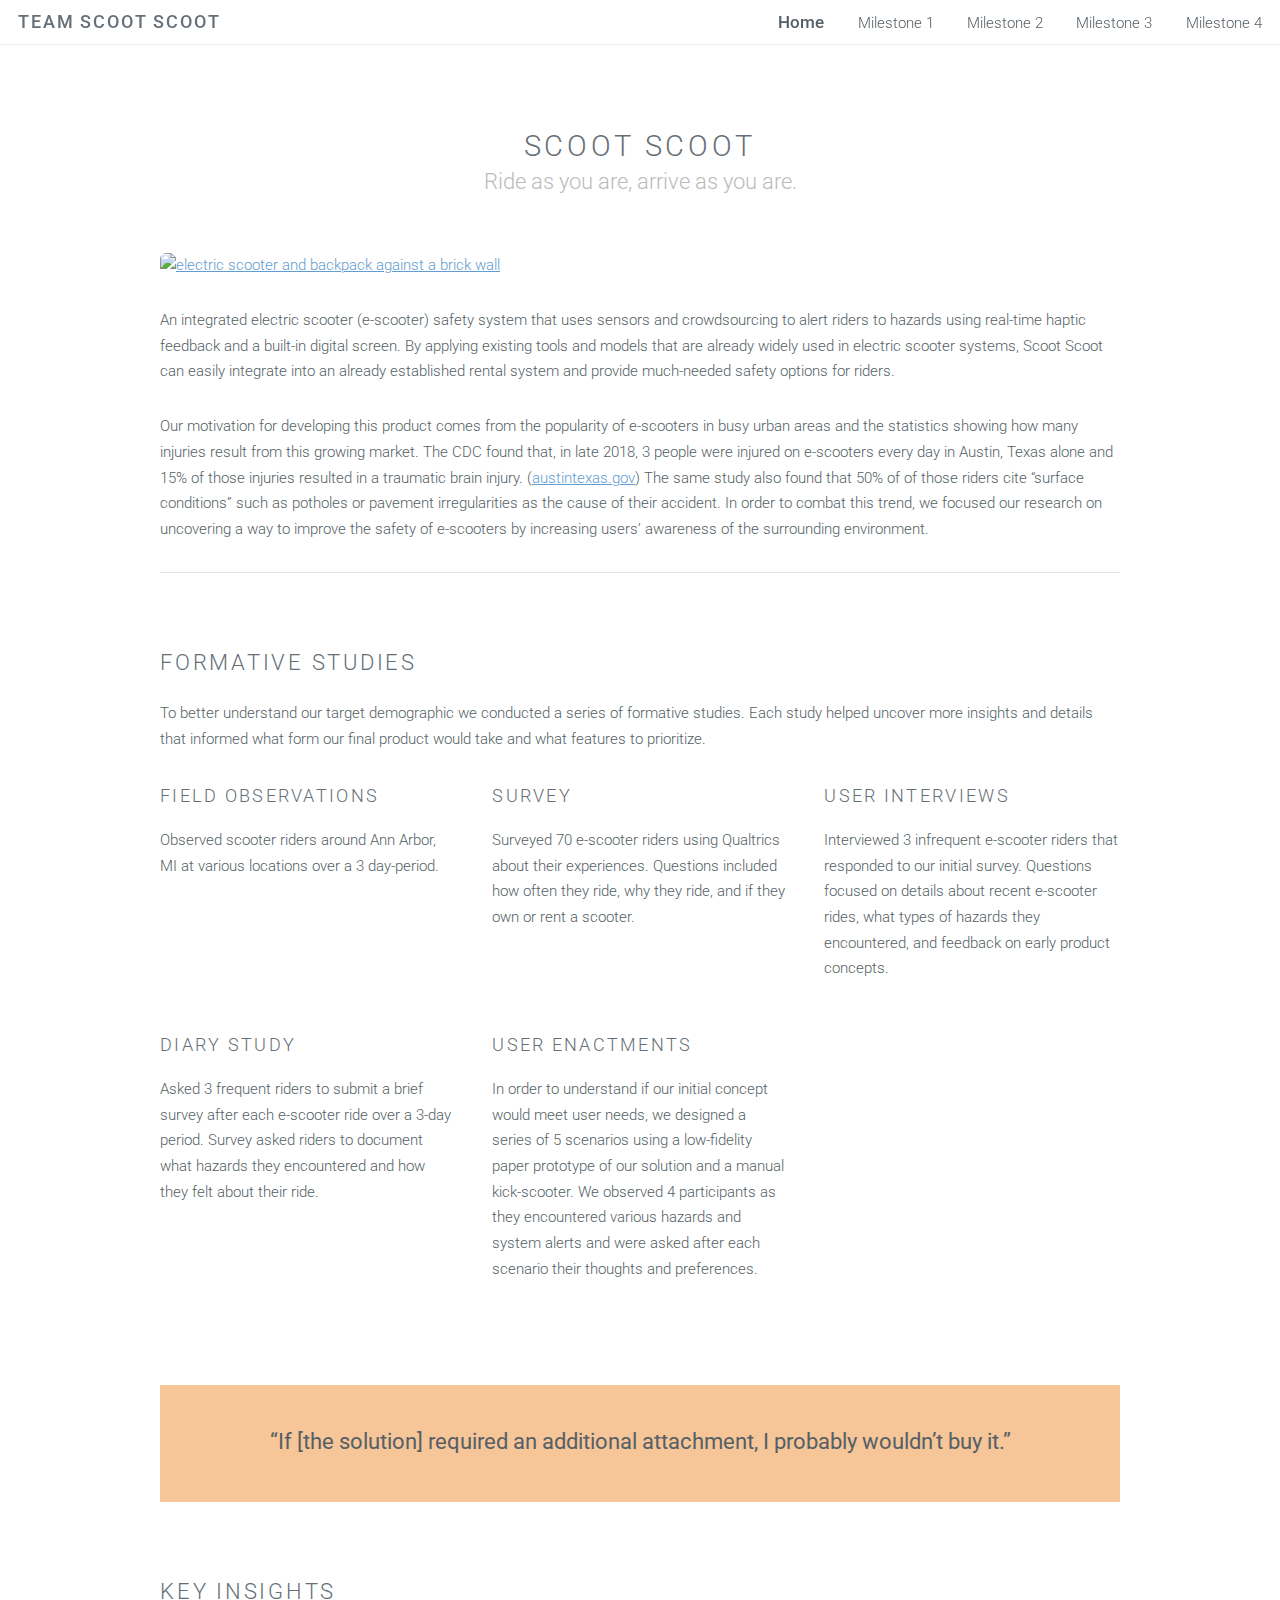
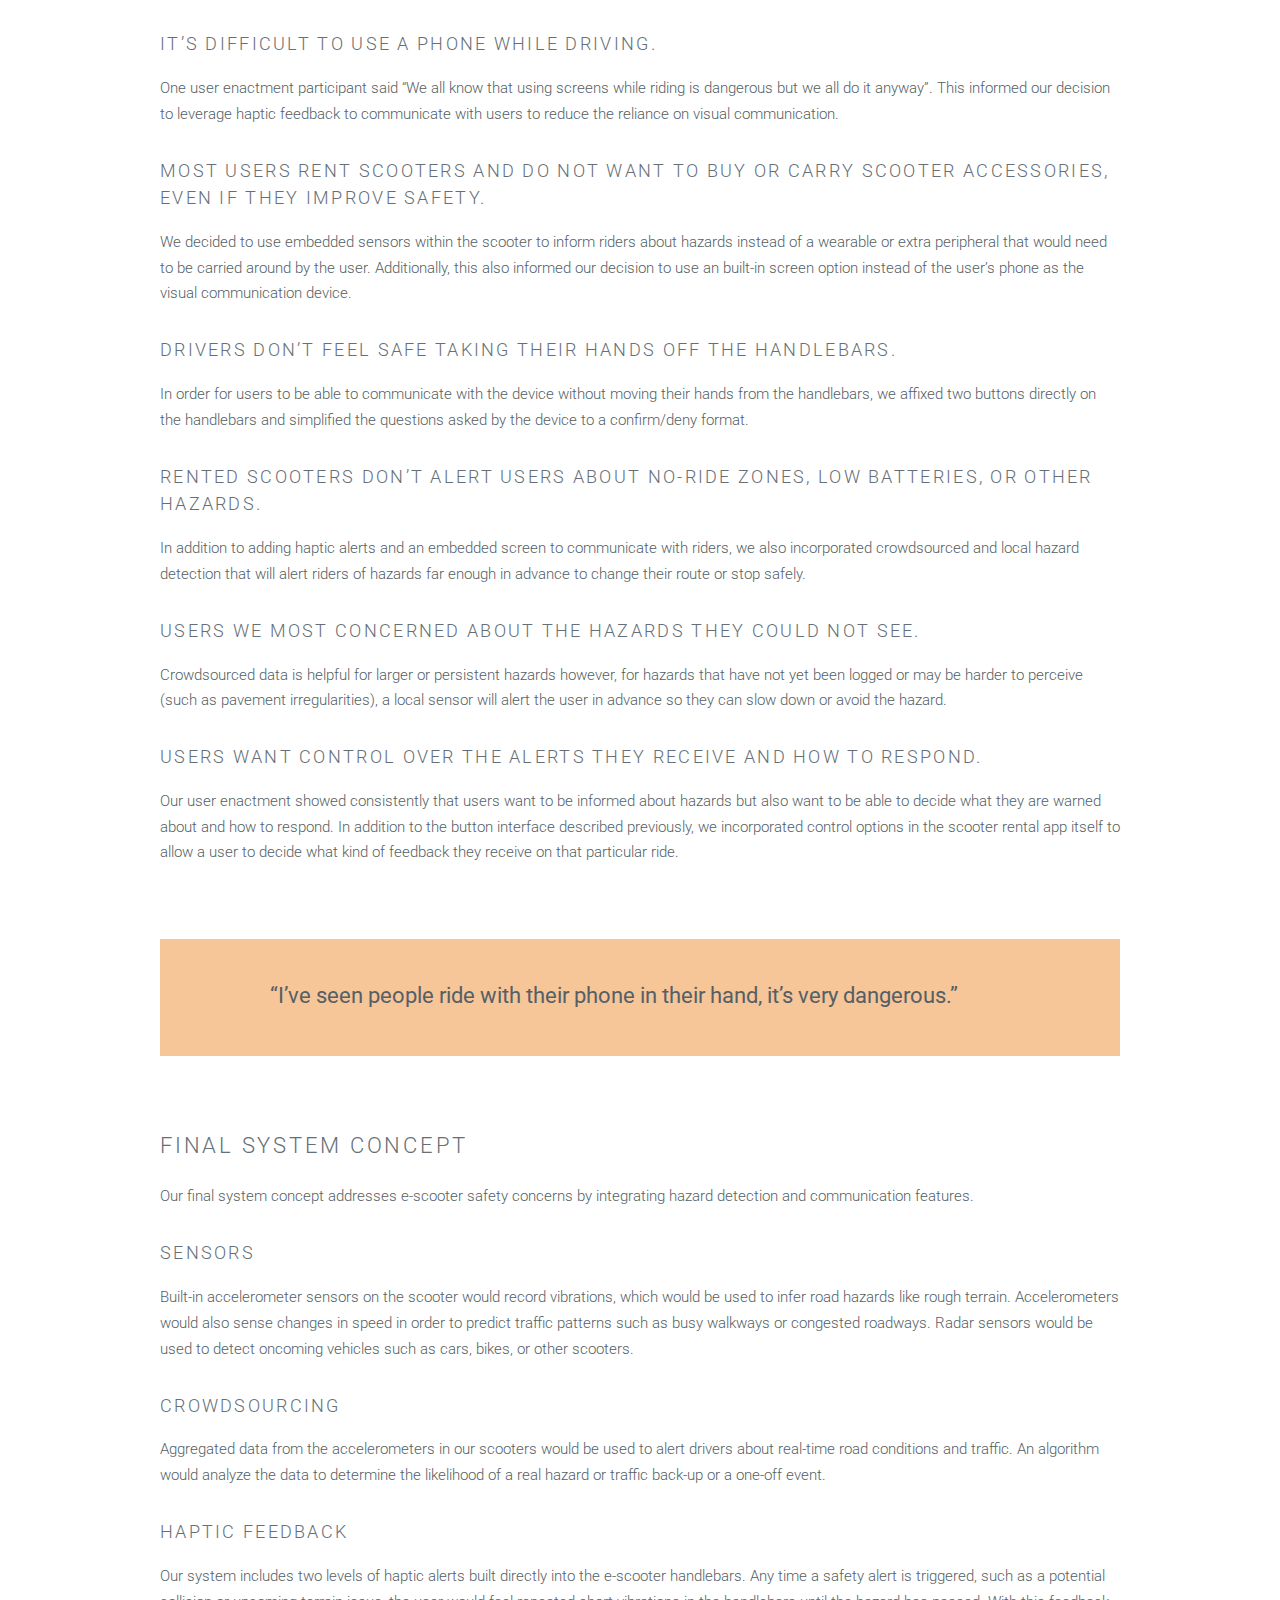
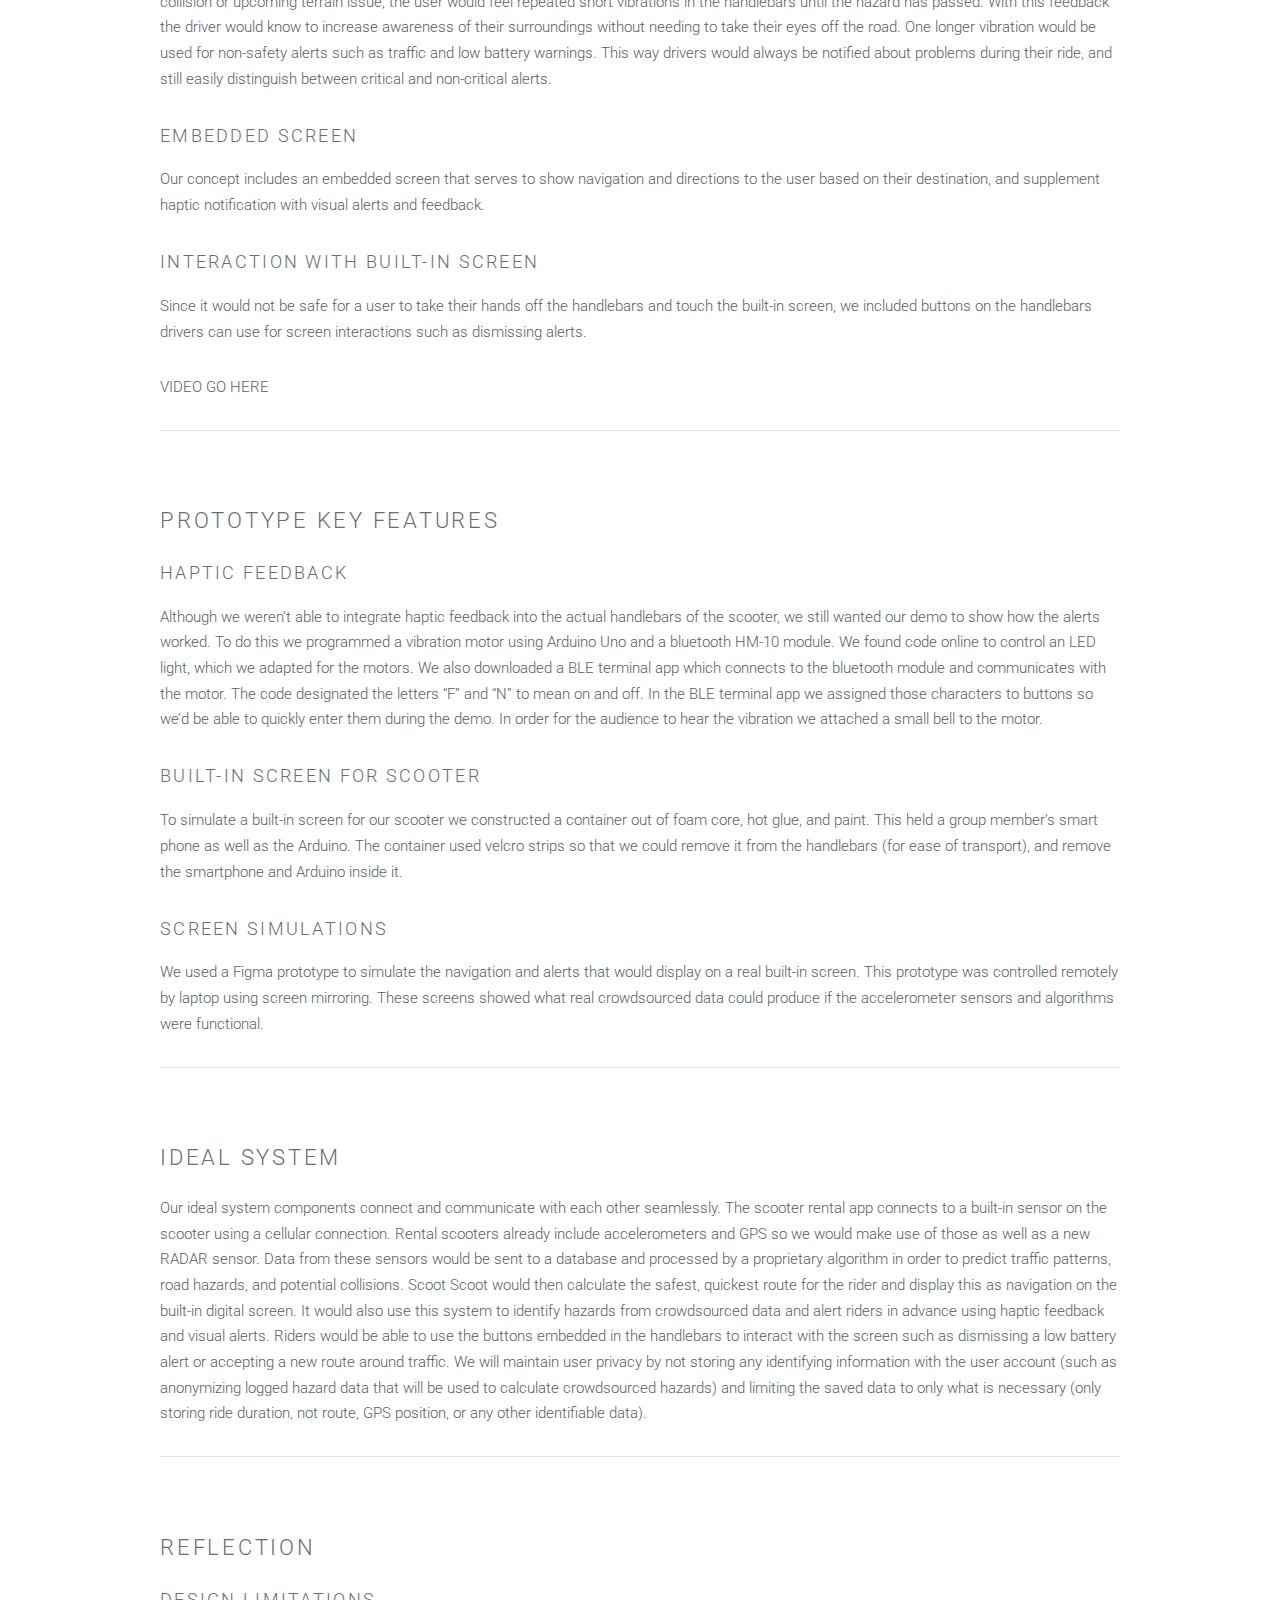
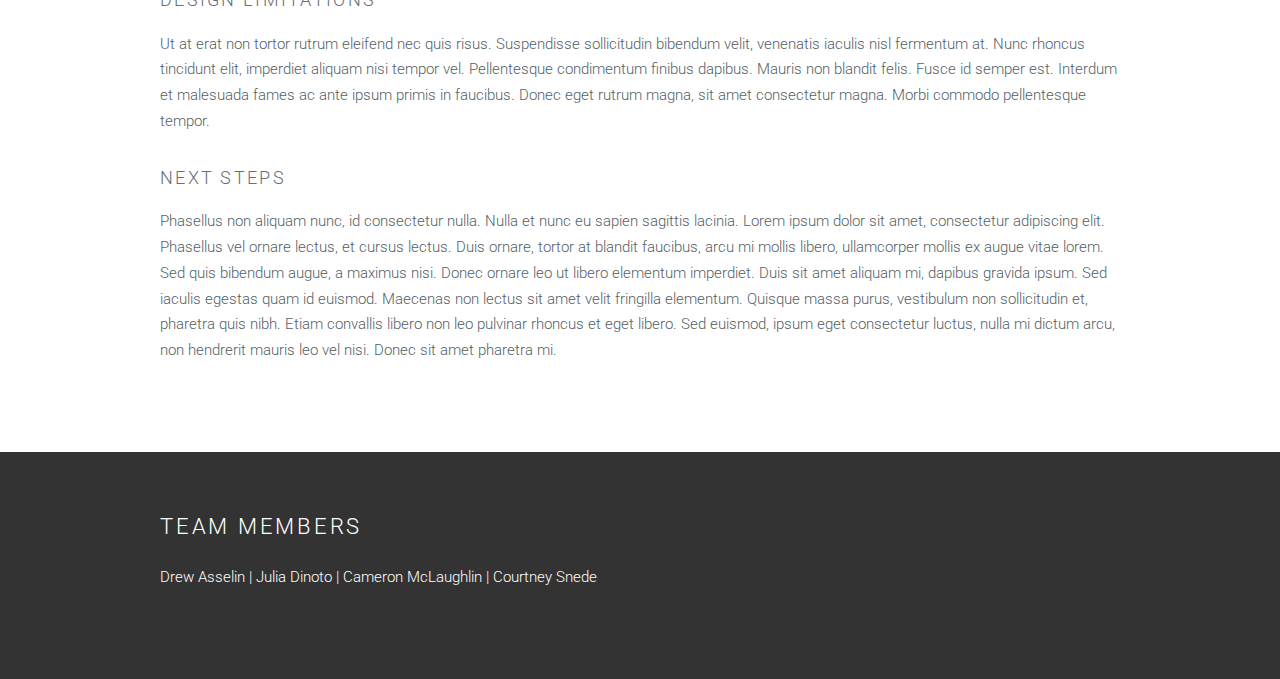
==== commit 03cb675d: "initial text upload" ====
--- a/index.html
+++ b/index.html
@@ -6,7 +6,7 @@
 -->
 <html lang="en">
 	<head>
-		<title>Team Scoot Scoot - Milestone 1</title>
+		<title>Team Scoot Scoot - Home</title>
 		<meta http-equiv="content-type" content="text/html; charset=utf-8" />
 		<meta name="description" content="" />
 		<meta name="keywords" content="" />
@@ -24,156 +24,158 @@
 	<body id="top">
 
 		<!-- Header -->
-			<header id="header" class="skel-layers-fixed">
-				<p><a href="index.html">Team Scoot Scoot</a></p>
-				<nav id="nav">
-					<ul>
-						<li><a href="index.html" class="current">Milestone 1</a></li>
-						<li><a href="milestone2.html">Milestone 2</a></li>
-						<li><a href="milestone3.html">Milestone 3</a></li>
-						<li><a href="milestone4.html">Milestone 4</a></li>
-						<li><a href="#" class="tbd">Milestone 5</a></li>
-					</ul>
-				</nav>
-			</header>
+		<header id="header" class="skel-layers-fixed">
+			<p><a href="#">Team Scoot Scoot</a></p>
+			<nav id="nav">
+				<ul>
+					<li><a href="index.html" class="current">Home</a></li>
+					<li><a href="milestone1.html">Milestone 1</a></li>
+					<li><a href="milestone2.html">Milestone 2</a></li>
+					<li><a href="milestone3.html">Milestone 3</a></li>
+					<li><a href="milestone4.html">Milestone 4</a></li>
+				</ul>
+			</nav>
+		</header>
 
 		<!-- Main -->
 			<section id="main" class="wrapper style1">
 				<header class="major">
-					<h1>Milestone 1</h1>
-					<p>Concept Proposal</p>
+					<h1>Scoot Scoot</h1>
+					<p>Ride as you are, arrive as you are.</p>
 				</header>
 				<div class="container">
 					<section>
-						<img src="images/scooters-street.jpg" alt="lime brand rental scooters parked on an urban sidewalk" class="image fit" />
-						<h2>Project Scope</h2>
-						<p>According to the CDC, 3 people are injured on e-scooters every day, and 15% of them experience traumatic brain injuries (<a href="https://www.theverge.com/2019/5/2/18526813/scooter-electric-injury-austin-cdc-study-head-helmet" target="_blank">Source: The Verge</a>). Riders of e-scooters cite “surface conditions” such as potholes or pavement irregularities as the cause of their accident (<a href="https://www.caranddriver.com/news/a27372767/electric-scooters-mobility-safety/" target="_blank">Source: Car and Driver</a>). For the scope of this project, we want to improve the safety of electronic scooters by increasing users’ awareness of their surrounding environment. </p>
-						<p>Our audience is college students and other adults using scooters as a mode of transportation (as opposed to using them for fun). The situations we plan to augment are scooter rides to class, work or tourist activities. Our target environment is urban streets and sidewalks and college campuses.</p>
-					</section>
-					<hr class="major" />
-					<section>
-						<h2>Preliminary Observations</h2>
-						<img src="images/observation.png" alt="a person riding a rental scooter on the sidewalk on Central Campus." class="image fit" />
-						<p>In order to more fully understand the experience of using scooters in an urban environment, we conducted preliminary observations in two ways: (1) Contextual observations of people driving scooters around Ann Arbor, and (2) Driving scooters ourselves. Contextual observations were made at different times across a 3-day period at 3 locations in Ann Arbor. </p>
-						<p>Through our observations we found:</p>
-						<h3>Scooter use is highly weather-dependent</h3>
-						<ul>
-						<li>We saw zero people riding scooters when it rained even though many people were still out walking.</li>
-						</ul>
-
-						<h3>All drivers seemed highly attentive to what was in front of them.</h3>
-						<ul>
-						<li>All of the drivers we observed kept both hands on the scooter handlebars at all times.</li>
-						<li>We only saw one person take his eyes off the road and look down at the scooter while driving, and even that was very brief. Everyone else had their heads up and eyes forward. </li>
-						<li>From our driving experience: Scooters feel very fast so the risk of hitting something seems high. We also kept our eyes on the road at all times. Looking down while moving forward felt unsafe.</li>
-						</ul>
-
-						<h3>Stability is impaired near crowds and other road hazards.</h3>
-						<ul>
-						<li>Though some drivers tried to make a wide berth around pedestrians, when the sidewalks were crowded drivers were forced to slow down almost to a stand-still.</li>
-						<li>The best drivers we observed were able to stay on their scooters at slow speeds, but no one was able to stay on when it came to a full-stop. </li>
-						<li>Most people kicked the ground when the scooter slowed down, as if they were on a skateboard. Some jumped off and pushed the scooter.</li>
-						<li>From our driving experience: Maneuvering around people requires slowing down. Balancing at slow speeds is very difficult because they get wobbly. Pushing the scooter was also difficult because the wheels have resistance when the motor isn’t engaged.</li>
-						</ul>
-
-						<h3>Pedestrians</h3>
-						<ul>
-						<li>Though scooters make noise, it’s quiet in the context of other road/environmental noise.</li>
-						<li>Many pedestrians wear headphones so they’re not able to hear scooters.</li>
-						<li>We observed quite a few pedestrians appearing surprised when a scooter passed them on the sidewalk from behind.</li>
-						</ul>
-
-						<h3>Road drivers appeared to have more scooter experience than sidewalk-only drivers.</h3>
-						<ul>
-						<li>Though most people drove on sidewalks, we observed drivers on roads too, including busy ones like State St.</li>
-						<li>Those we observed on roads appeared to be more confident or have more driving skill than those who kept to the sidewalks.</li>
-						<li>Roads and sidewalks near our observation points were under construction, which could have affected where people chose to drive their scooters.</li>
-						</ul>
-
-						<h3>Scooters were used as transit by a narrow age group.</h3>
-						<ul>
-						<li>Of the 23 scooter drivers we observed, all but two seemed to be using the scooter as transportation with a specific destination in mind. (The other 2 seemed to be riding them for fun.)</li>
-						<li>Although most people we observed were students, people also used scooters to get to work (evidenced by their clothing and direction).</li>
-						<li>We only observed one driver who was clearly under age 18. Everyone else appeared to be at least 18 years old. We also did not observe any drivers above middle-age.</li>
-						<li>Gender did not seem to be a factor.</li>
-						</ul>
-
-						<h3>Artifacts: Drivers had bags, but not helmets.</h3>
-						<ul>
-						<li>Most drivers (or other riders) wore backpacks or a bag with a strap, including non-students. None carried items in their hands. </li>
-						<li>Zero people we observed wore helmets.</li>
-						</ul>
+						<a class="image fit"><img src="images/scooter-bricks.jpg" alt="electric scooter and backpack against a brick wall" /></a>
+						<p>An integrated electric scooter (e-scooter) safety system that uses sensors and crowdsourcing to alert riders to hazards using real-time haptic feedback and a built-in digital screen. By applying existing tools and models that are already widely used in electric scooter systems, Scoot Scoot can easily integrate into an already established rental system and provide much-needed safety options for riders.</p>
+						<p>Our motivation for developing this product comes from the popularity of e-scooters in busy urban areas and the statistics showing how many injuries result from this growing market. The CDC found that, in late 2018, 3 people were injured on e-scooters every day in Austin, Texas alone and 15% of those injuries resulted in a traumatic brain injury. (<a href="https://www.austintexas.gov/sites/default/files/files/Health/Epidemiology/APH_Dockless_Electric_Scooter_Study_5-2-19.pdf" target="_blank">austintexas.gov</a>) The same study also found that 50% of of those riders cite “surface conditions” such as potholes or pavement irregularities as the cause of their accident. In order to combat this trend, we focused our research on uncovering a way to improve the safety of e-scooters by increasing users’ awareness of the surrounding environment.</p>
 
 					</section>
 					<hr class="major" />
 					<section>
-						<h2>Ideation Process</h2>
-						<p>We arrived at this project scope through a series of brainstorming sessions. First we sketched ideas independently. Then we met to discuss them and narrowed our scope to bicycle and scooter safety. We repeated this process twice more, narrowing our scope and project concepts each time. Between team meetings we also conducted observations.</p>
-					</section>
-					<hr class="major" />
-					<section>
-						<h2>Concepts</h2>
-						<!-------------------- Concept 1 -------------------->
-						<section class="wrapper style1">
-							<div class="container">
-								<div class="row">
-									<div class="6u">
-										<section>
-											<img src="images/screen.png" alt="" class="image fit" />
-										</section>
-									</div>
-									<div class="6u">
-										<section>
-												<h3>Concept 1: Smartphone integration with cameras on scooter/screen-based UI</h3>
-												<p>This concept explores how to use a screen-based technology to provide information about the rider’s surroundings. An interface can be added to the scooter by either using the rider’s phone or a built-in screen. Simple graphics, color, and sound will be used to alert the rider of hazards on the road. Screens are already a part of the e-scooter experience, so the integration is meant to feel natural and not create too much external stimulus. Riders would also have the option to display GPS navigation or live camera feeds as they ride.</p>
-										</section>
-									</div>
-								</div>
-							</div>
-						</section>
-						<!-------------------- Concept 2 -------------------->
-						<section class="wrapper style1">
-							<div class="container">
-								<div class="row">
-									<div class="6u">
-										<section>
-											<img src="images/haptic.png" alt="a rough sketch of scooter handlebars with sensors on the front and sides with vibration pads in the handles and a wristband which is attached to the scooter" class="image fit" />
-										</section>
-									</div>
-									<div class="6u">
-										<section>
-												<h3>Concept 2: Sensors with Haptic Feedback</h3>
-												<p>This concept explores how to provide information about the rider’s surroundings without requiring the use of screens or audio. Using sensors to detect potential surrounding hazards the scooter then communicates with the rider either through the handlebars themselves or through an additional worn wristband or peripheral. Mapping the vibration type, frequency, and location will be important to conveying information accurately. Special considerations will need to be made in order to make sure that alerts are strong enough to be felt over the ambient vibrations from operating the scooter, but not so strong as to trigger a startle response. </p>
-										</section>
-									</div>
-								</div>
-							</div>
-						</section>
-					<!-------------------- Concept 3 -------------------->
-					<section class="wrapper style1">
-						<div class="container">
+						<h2>Formative Studies</h2>
+						<p>To better understand our target demographic we conducted a series of formative studies. Each study helped uncover more insights and details that informed what form our final product would take and what features to prioritize.</p>
+
+						<div class="container" style="padding-bottom: 20px">
 							<div class="row">
-								<div class="6u">
+								<div class="4u">
 									<section>
-										<img src="images/glasses1.png" alt="" class="image fit" />
-										<img src="images/glasses2.png" alt="" class="image fit" />
+										<h3>Field Observations</h3>
+										<p>Observed scooter riders around Ann Arbor, MI at various locations over a 3 day-period.</p>
 									</section>
 								</div>
-								<div class="6u">
+								<div class="4u">
 									<section>
-											<h3>Concept 3: Augmented Reality Glasses</h3>
-											<p>These smart glasses are specifically designed to be worn while riding a scooter (or bike?), to provide information to the rider without requiring them to take their eyes off the path ahead of them. They come in two styles, one designed to be worn alone and one designed to fit over prescription glasses. They also feature interchangeable untinted and tinted UV-protected lenses to negate the need for additional sunglasses while wearing them. The onboard computer connects with the user’s smartphone to gather location and movement data. Directions to destinations set in the phone’s map application will be displayed on ‘screen’. The glasses have a built-in camera or sensor that utilizes the same sort of computer vision technology being used in autonomous vehicles to identify potential hazards and warn the rider of them visually (with optional audio cues). The brightness of the display is also automatically adjusted according to the ambient light level detected by the camera. Using the phone’s motion sensor, it can also detect uneven terrain, and it aggregates this data and can warn riders when potential difficult terrain is approaching. (optional) They can also connect with possible sensors in the scooter to detect hazards in the rider’s blind spot.</p>
+										<h3>Survey</h3>
+										<p>Surveyed 70 e-scooter riders using Qualtrics about their experiences. Questions included how often they ride, why they ride, and if they own or rent a scooter.</p>
+									</section>
+								</div>
+								<div class="4u">
+									<section>
+										<h3>User Interviews</h3>
+										<p>Interviewed 3 infrequent e-scooter riders that responded to our initial survey. Questions focused on details about recent e-scooter rides, what types of hazards they encountered, and feedback on early product concepts.</p>
 									</section>
 								</div>
 							</div>
 						</div>
+
+						<div class="container">
+							<div class="row">
+								<div class="4u">
+									<section>
+										<h3>Diary Study</h3>
+										<p>Asked 3 frequent riders to submit a brief survey after each e-scooter ride over a 3-day period. Survey asked riders to document what hazards they encountered and how they felt about their ride.</p>
+									</section>
+								</div>
+								<div class="4u">
+									<section>
+										<h3>User Enactments</h3>
+										<p>In order to understand if our initial concept would meet user needs, we designed a series of 5 scenarios using a low-fidelity paper prototype of our solution and a manual kick-scooter. We observed 4 participants as they encountered various hazards and system alerts and were asked after each scenario their thoughts and preferences.</p>
+									</section>
+								</div>
+							</div>
+						</div>
+
+					</section>
+					<section style="margin: 5em 0 5em 0; padding: 3em 3em 3em 3em; background-color:#F6C598">
+						<span style="font-size: 1.5em; font-weight:400;padding-left:3em">“If [the solution] required an additional attachment, I probably wouldn’t buy it.”</span>
+					</section>
+					<section>
+						<h2>Key insights</h2>
+						<h3>It’s difficult to use a phone while driving.</h3>
+						<p>One user enactment participant said “We all know that using screens while riding is dangerous but we all do it anyway”. This informed our decision to leverage haptic feedback to communicate with users to reduce the reliance on visual communication.</p>
+
+						<h3>Most users rent scooters and do not want to buy or carry scooter accessories, even if they improve safety.</h3>
+						<p>We decided to use embedded sensors within the scooter to inform riders about hazards instead of a wearable or extra peripheral that would need to be carried around by the user. Additionally, this also informed our decision to use an built-in screen option instead of the user’s phone as the visual communication device.</p>
+
+						<h3>Drivers don’t feel safe taking their hands off the handlebars.</h3>
+						<p>In order for users to be able to communicate with the device without moving their hands from the handlebars, we affixed two buttons directly on the handlebars and simplified the questions asked by the device to a confirm/deny format. </p>
+
+						<h3>Rented scooters don’t alert users about no-ride zones, low batteries, or other hazards.</h3>
+						<p>In addition to adding haptic alerts and an embedded screen to communicate with riders, we also incorporated crowdsourced and local hazard detection that will alert riders of hazards far enough in advance to change their route or stop safely.</p>
+
+						<h3>Users we most concerned about the hazards they could not see.</h3>
+						<p>Crowdsourced data is helpful for larger or persistent hazards however, for hazards that have not yet been logged or may be harder to perceive (such as pavement irregularities), a local sensor will alert the user in advance so they can slow down or avoid the hazard.</p>
+
+						<h3>Users want control over the alerts they receive and how to respond.</h3>
+						<p>Our user enactment showed consistently that users want to be informed about hazards but also want to be able to decide what they are warned about and how to respond. In addition to the button interface described previously, we incorporated control options in the scooter rental app itself to allow a user to decide what kind of feedback they receive on that particular ride. </p>
+
+					</section>
+					<section style="margin: 5em 0 5em 0; padding: 3em 3em 3em 3em; background-color:#F6C598;">
+						<span style="font-size: 1.5em; font-weight:400;padding-left:3em">“I’ve seen people ride with their phone in their hand, it’s very dangerous.”</span>
+					</section>
+					<section>
+						<h2>Final system concept</h2>
+						<p>Our final system concept addresses e-scooter safety concerns by integrating hazard detection and communication features.</p>
+
+						<h3>Sensors</h3>
+						<p>Built-in accelerometer sensors on the scooter would record vibrations, which would be used to infer road hazards like rough terrain. Accelerometers would also sense changes in speed in order to predict traffic patterns such as busy walkways or congested roadways. Radar sensors would be used to detect oncoming vehicles such as cars, bikes, or other scooters.</p>
+
+						<h3>Crowdsourcing</h3>
+						<p>Aggregated data from the accelerometers in our scooters would be used to alert drivers about real-time road conditions and traffic. An algorithm would analyze the data to determine the likelihood of a real hazard or traffic back-up or a one-off event. </p>
+
+						<h3>Haptic Feedback</h3>
+						<p>Our system includes two levels of haptic alerts built directly into the e-scooter handlebars. Any time a safety alert is triggered, such as a potential collision or upcoming terrain issue, the user would feel repeated short vibrations in the handlebars until the hazard has passed. With this feedback the driver would know to increase awareness of their surroundings without needing to take their eyes off the road. One longer vibration would be used for non-safety alerts such as traffic and low battery warnings. This way drivers would always be notified about problems during their ride, and still easily distinguish between critical and non-critical alerts.</p>
+
+						<h3>Embedded Screen</h3>
+						<p>Our concept includes an embedded screen that serves to show navigation and directions to the user based on their destination, and supplement haptic notification with visual alerts and feedback.</p>
+
+						<h3>Interaction with built-in screen</h3>
+						<p>Since it would not be safe for a user to take their hands off the handlebars and touch the built-in screen, we included buttons on the handlebars drivers can use for screen interactions such as dismissing alerts.</p>
+
+						<p>VIDEO GO HERE</p>
+
 					</section>
 					<hr class="major" />
 					<section>
-						<h2>Next Steps</h2>
-						<p>Our next steps involve better understanding the specific needs of frequent and intermittent users of rental scooters and how their situations differ. Our observations also show a distinct difference in confidence and desired riding environment (street vs sidewalk). Additional considerations or functionality may be desired for one or both of these segments. We are planning to use surveys in order to learn more about the general population of rental scooter riders and interviews to delve deeper into understanding the specific use cases and pain points. We hope that the use of the survey will provide us with a pool of interview and user testing participants for future studies and tests throughout the semester.</p>
+						<h2>Prototype Key Features</h2>
+							<h3>Haptic feedback</h3>
+							<p>Although we weren’t able to integrate haptic feedback into the actual handlebars of the scooter, we still wanted our demo to show how the alerts worked. To do this we programmed a vibration motor using Arduino Uno and a bluetooth HM-10 module. We found code online to control an LED light, which we adapted for the motors. We also downloaded a BLE terminal app which connects to the bluetooth module and communicates with the motor. The code designated the letters “F” and “N” to mean on and off. In the BLE terminal app we assigned those characters to buttons so we’d be able to quickly enter them during the demo. In order for the audience to hear the vibration we attached a small bell to the motor.</p>
+
+
+							<h3>Built-in screen for scooter</h3>
+							<p>To simulate a built-in screen for our scooter we constructed a container out of foam core, hot glue, and paint. This held a group member’s smart phone as well as the Arduino. The container used velcro strips so that we could remove it from the handlebars (for ease of transport), and remove the smartphone and Arduino inside it.</p>
+
+
+							<h3>Screen simulations</h3>
+							<p>We used a Figma prototype to simulate the navigation and alerts that would display on a real built-in screen. This prototype was controlled remotely by laptop using screen mirroring. These screens showed what real crowdsourced data could produce if the accelerometer sensors and algorithms were functional.</p>
 					</section>
+					<hr class="major" />
+					<section>
+						<h2>Ideal System</h2>
+							<p>
+								Our ideal system components connect and communicate with each other seamlessly. The scooter rental app connects to a built-in sensor on the scooter using a cellular connection. Rental scooters already include accelerometers and GPS so we would make use of those as well as a new RADAR sensor. Data from these sensors would be sent to a database and processed by a proprietary algorithm in order to predict traffic patterns, road hazards, and potential collisions. Scoot Scoot would then calculate the safest, quickest route for the rider and display this as navigation on the built-in digital screen. It would also use this system to identify hazards from crowdsourced data and alert riders in advance using haptic feedback and visual alerts. Riders would be able to use the buttons embedded in the handlebars to interact with the screen such as dismissing a low battery alert or accepting a new route around traffic. We will maintain user privacy by not storing any identifying information with the user account (such as anonymizing logged hazard data that will be used to calculate crowdsourced hazards) and limiting the saved data to only what is necessary (only storing ride duration, not route, GPS position, or any other identifiable data).
+							</p>
+					</section>
+					<hr class="major" />
+					<section>
+						<h2>Reflection</h2>
+							<h3>Design Limitations</h3>
+							<p>Ut at erat non tortor rutrum eleifend nec quis risus. Suspendisse sollicitudin bibendum velit, venenatis iaculis nisl fermentum at. Nunc rhoncus tincidunt elit, imperdiet aliquam nisi tempor vel. Pellentesque condimentum finibus dapibus. Mauris non blandit felis. Fusce id semper est. Interdum et malesuada fames ac ante ipsum primis in faucibus. Donec eget rutrum magna, sit amet consectetur magna. Morbi commodo pellentesque tempor.</p>
 
+
+							<h3>Next Steps</h3>
+							<p>Phasellus non aliquam nunc, id consectetur nulla. Nulla et nunc eu sapien sagittis lacinia. Lorem ipsum dolor sit amet, consectetur adipiscing elit. Phasellus vel ornare lectus, et cursus lectus. Duis ornare, tortor at blandit faucibus, arcu mi mollis libero, ullamcorper mollis ex augue vitae lorem. Sed quis bibendum augue, a maximus nisi. Donec ornare leo ut libero elementum imperdiet. Duis sit amet aliquam mi, dapibus gravida ipsum. Sed iaculis egestas quam id euismod. Maecenas non lectus sit amet velit fringilla elementum. Quisque massa purus, vestibulum non sollicitudin et, pharetra quis nibh. Etiam convallis libero non leo pulvinar rhoncus et eget libero. Sed euismod, ipsum eget consectetur luctus, nulla mi dictum arcu, non hendrerit mauris leo vel nisi. Donec sit amet pharetra mi.</p>
+					</section>
 				</div>
 			</section>
 
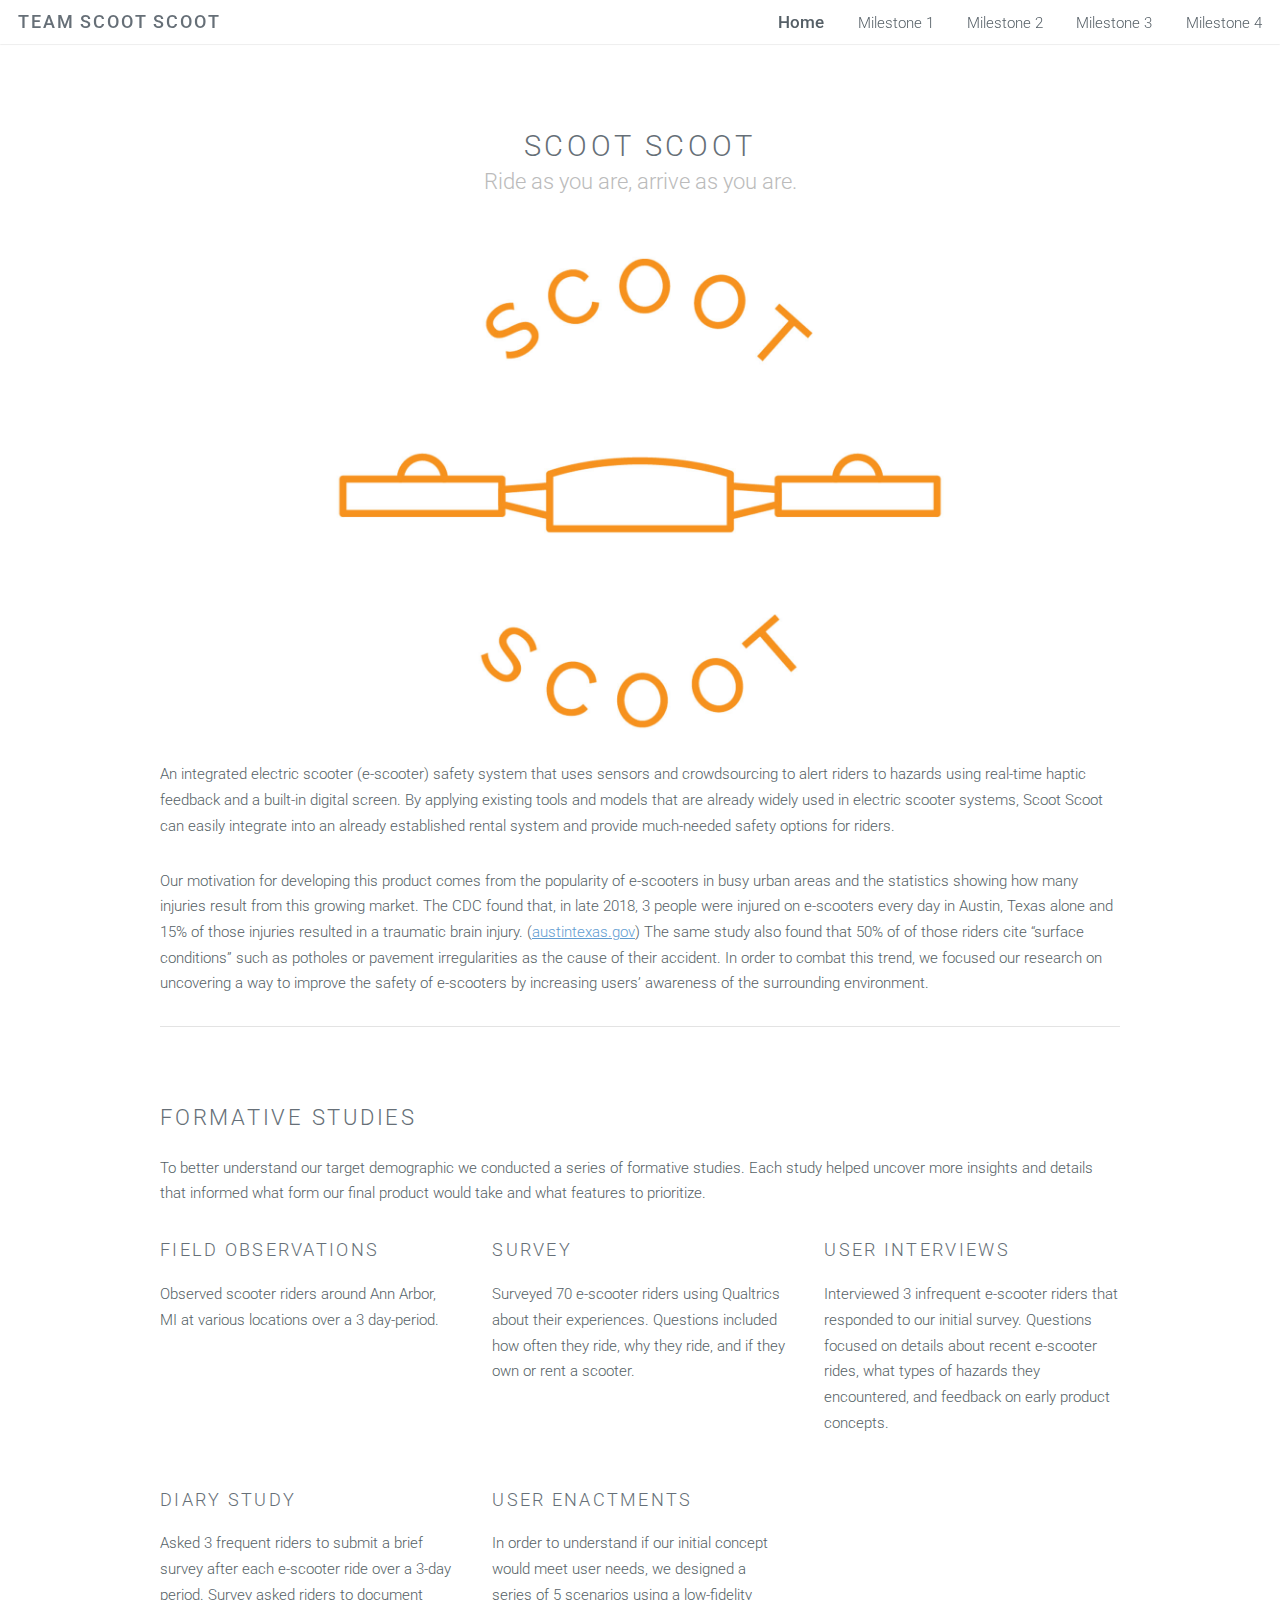
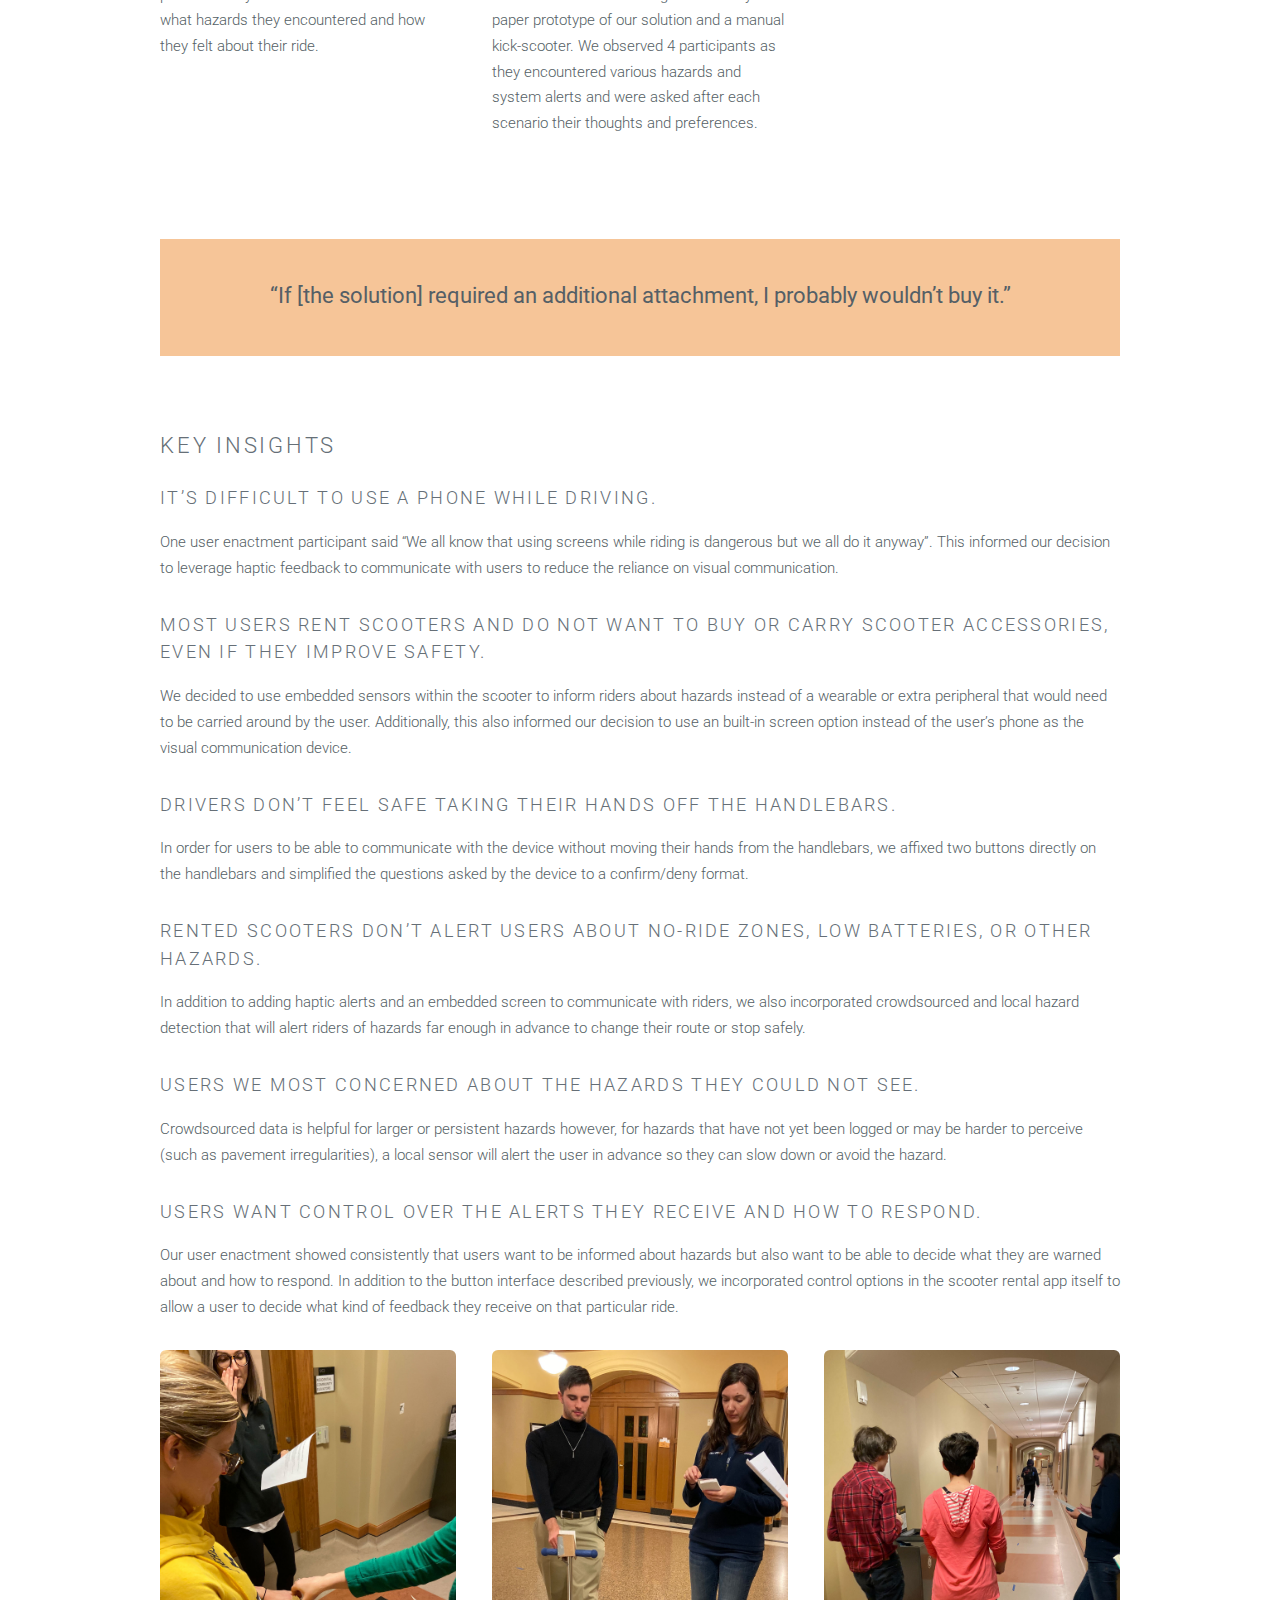
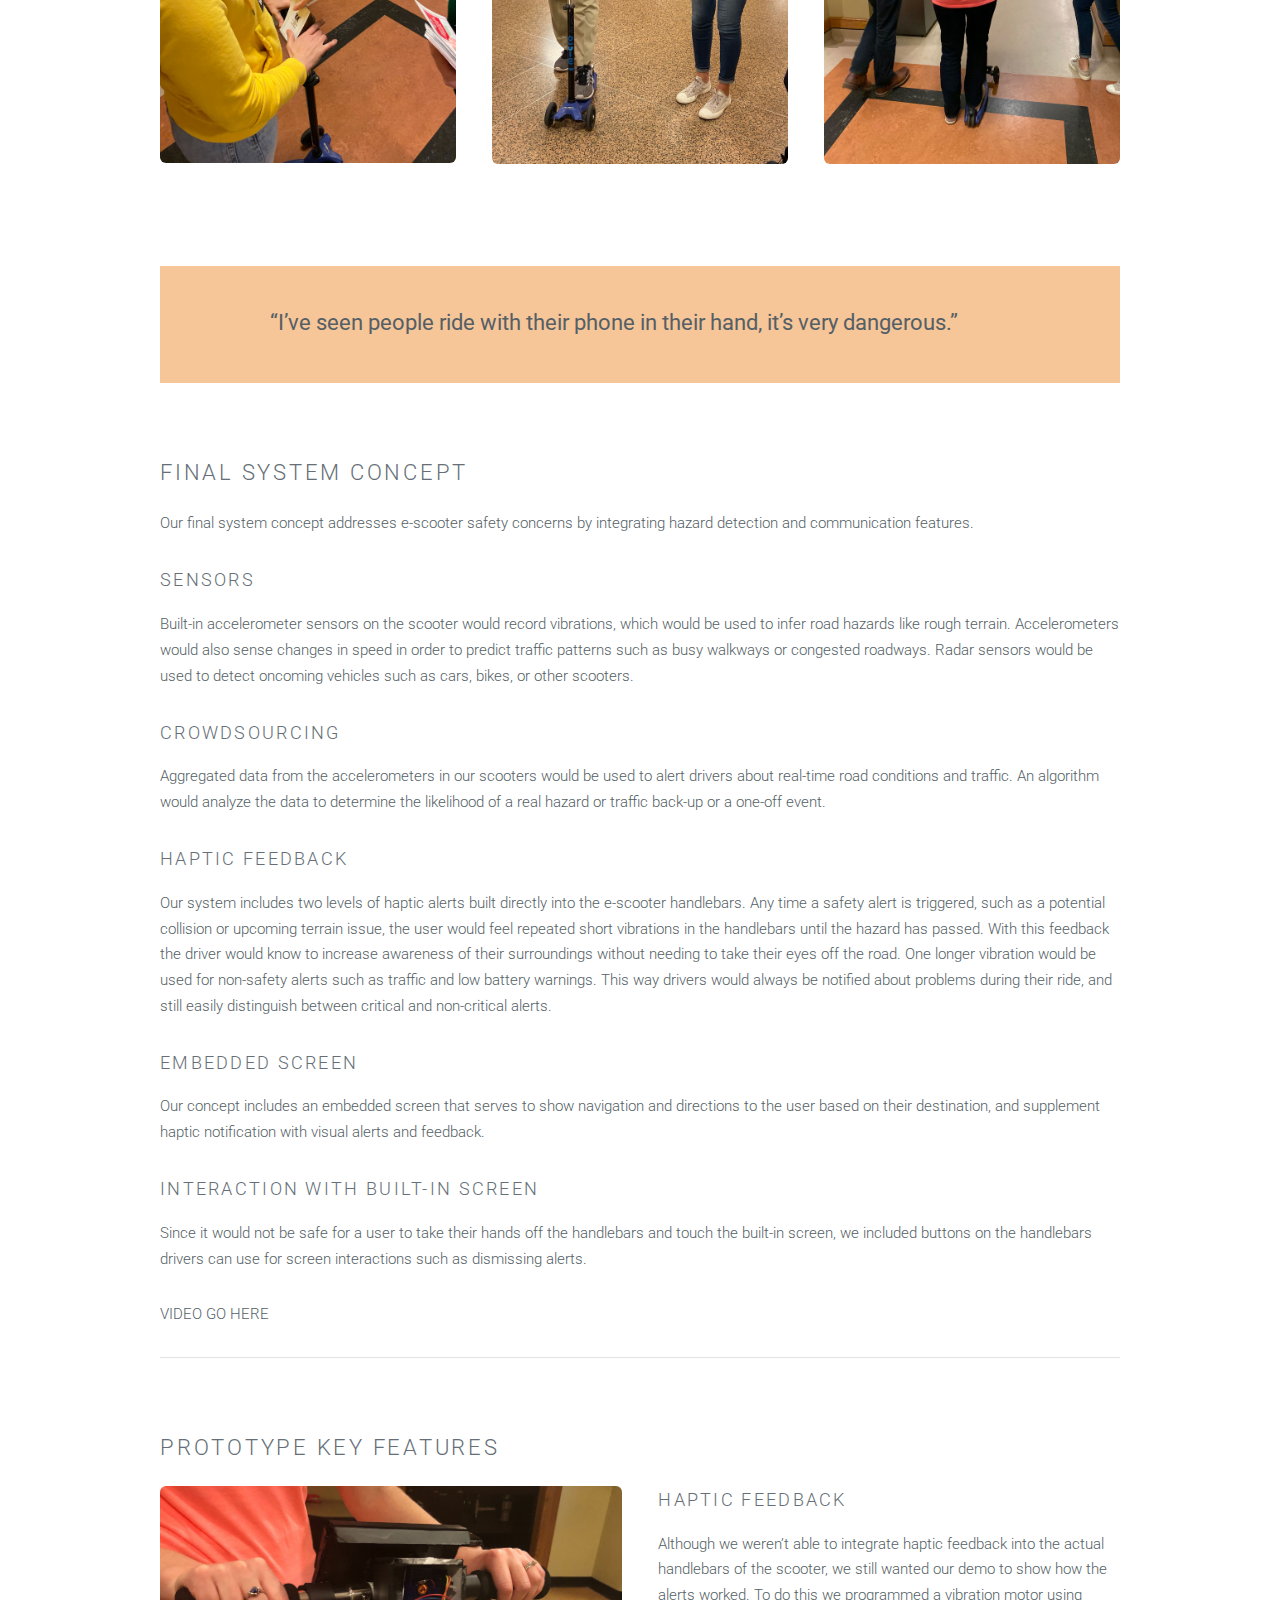
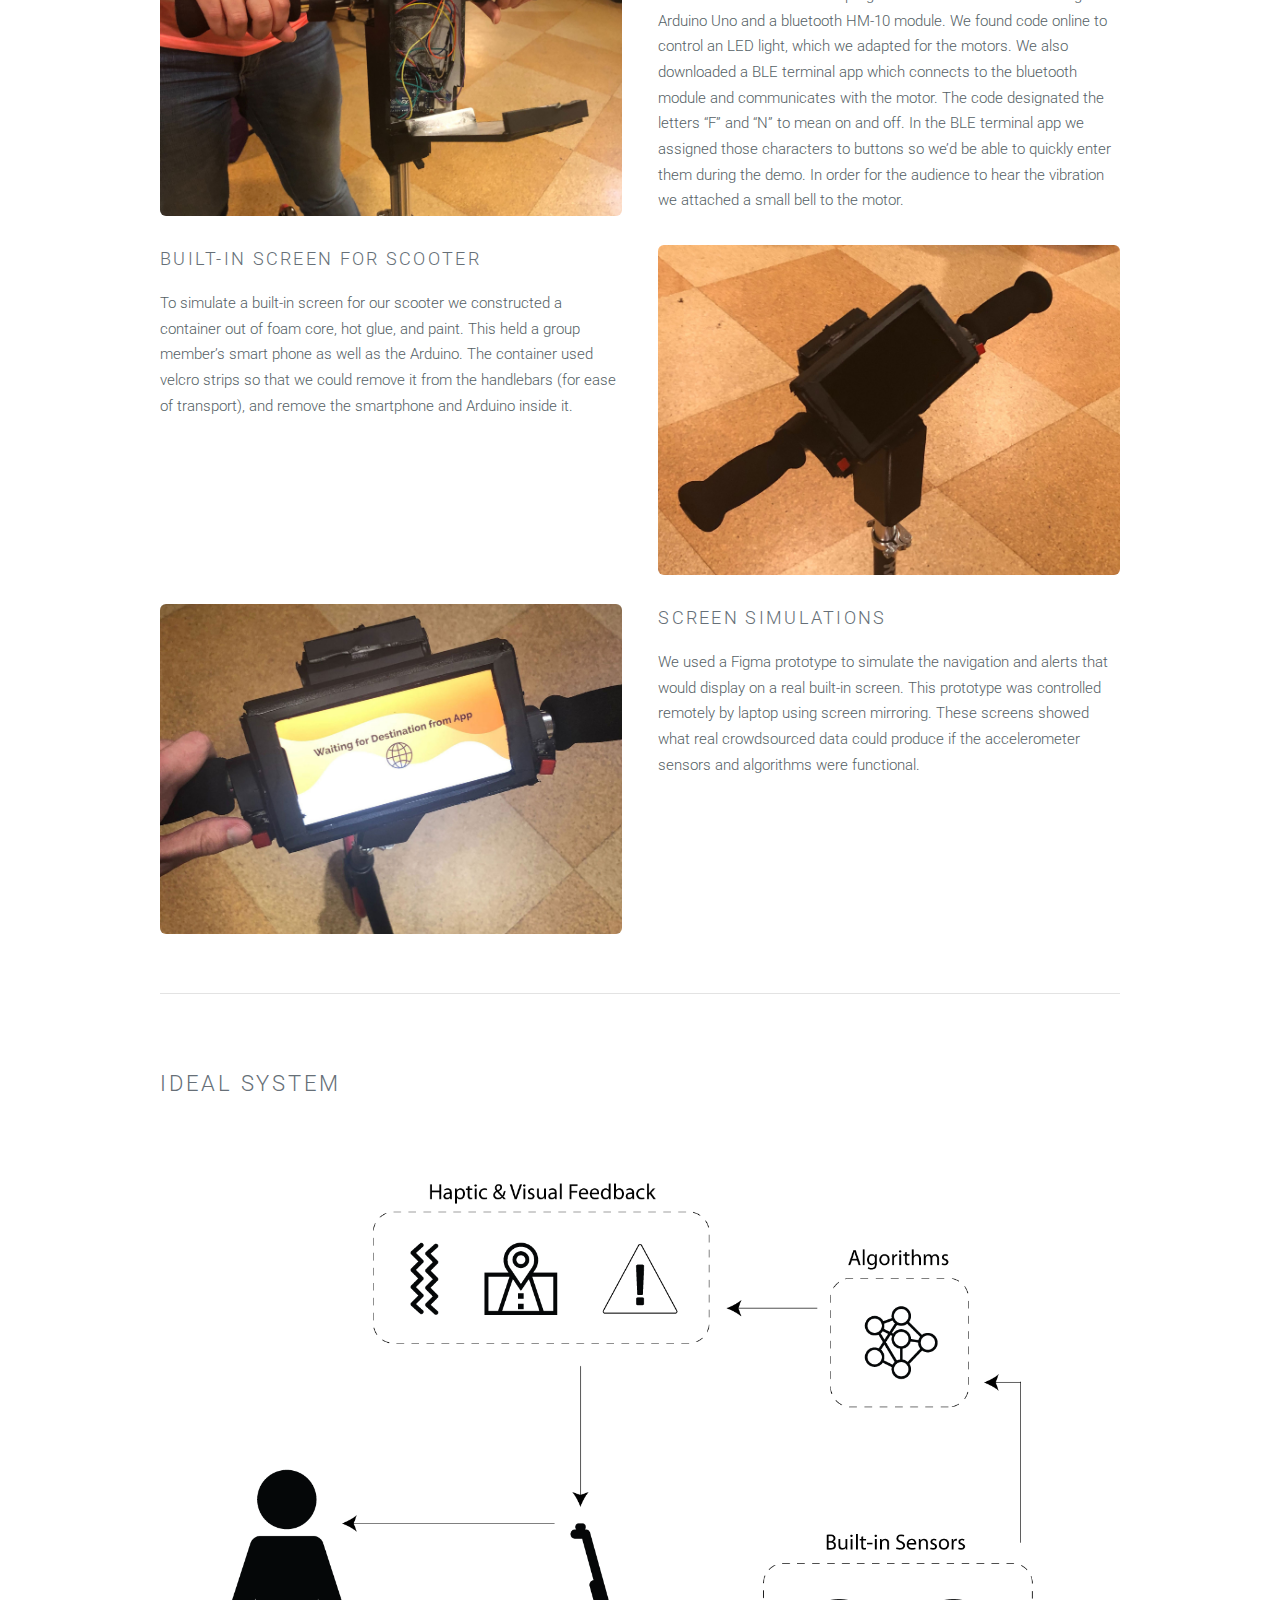
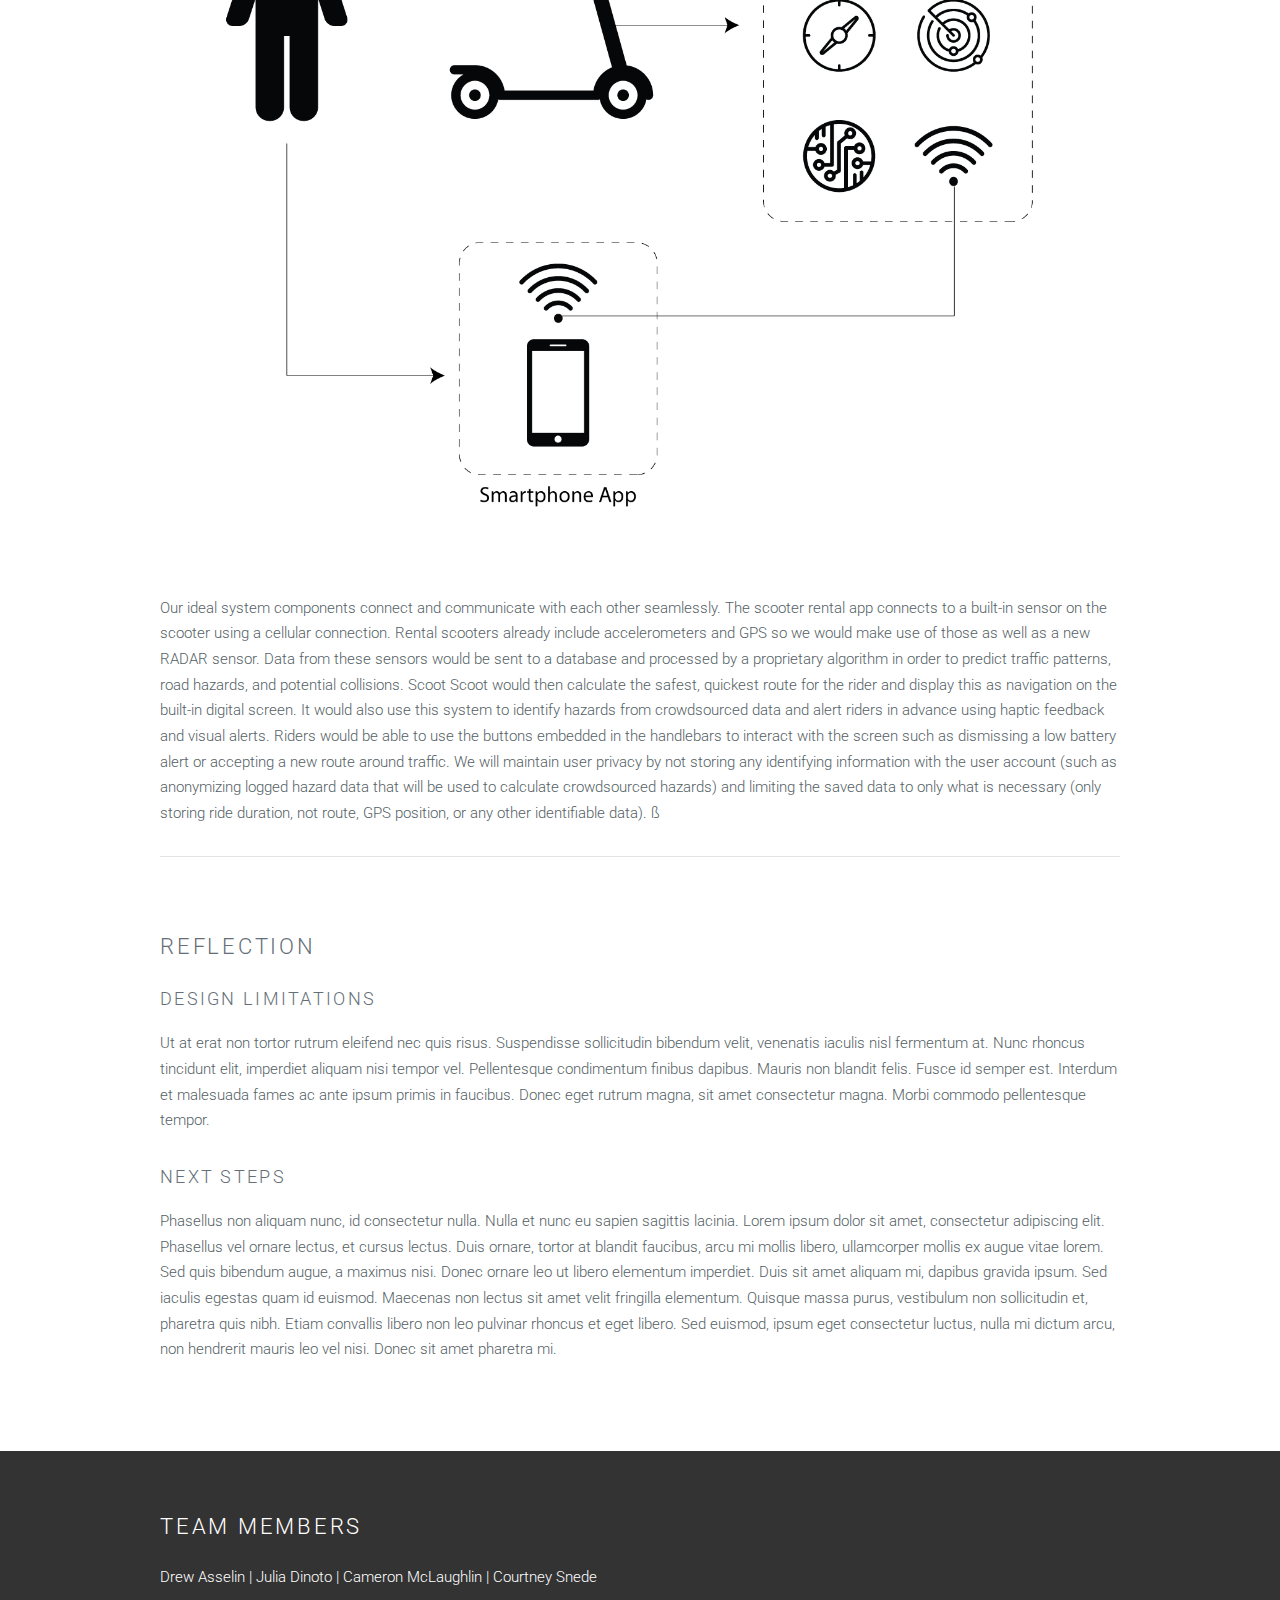
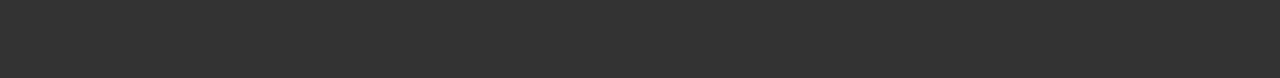
==== commit 48b49f39: "added images" ====
--- a/index.html
+++ b/index.html
@@ -45,7 +45,7 @@
 				</header>
 				<div class="container">
 					<section>
-						<a class="image fit"><img src="images/scooter-bricks.jpg" alt="electric scooter and backpack against a brick wall" /></a>
+						<img src="images/scoot.jpg" class="image fit" alt="electric scooter and backpack against a brick wall" />
 						<p>An integrated electric scooter (e-scooter) safety system that uses sensors and crowdsourcing to alert riders to hazards using real-time haptic feedback and a built-in digital screen. By applying existing tools and models that are already widely used in electric scooter systems, Scoot Scoot can easily integrate into an already established rental system and provide much-needed safety options for riders.</p>
 						<p>Our motivation for developing this product comes from the popularity of e-scooters in busy urban areas and the statistics showing how many injuries result from this growing market. The CDC found that, in late 2018, 3 people were injured on e-scooters every day in Austin, Texas alone and 15% of those injuries resulted in a traumatic brain injury. (<a href="https://www.austintexas.gov/sites/default/files/files/Health/Epidemiology/APH_Dockless_Electric_Scooter_Study_5-2-19.pdf" target="_blank">austintexas.gov</a>) The same study also found that 50% of of those riders cite “surface conditions” such as potholes or pavement irregularities as the cause of their accident. In order to combat this trend, we focused our research on uncovering a way to improve the safety of e-scooters by increasing users’ awareness of the surrounding environment.</p>
 
@@ -97,7 +97,7 @@
 
 					</section>
 					<section style="margin: 5em 0 5em 0; padding: 3em 3em 3em 3em; background-color:#F6C598">
-						<span style="font-size: 1.5em; font-weight:400;padding-left:3em">“If [the solution] required an additional attachment, I probably wouldn’t buy it.”</span>
+						<span style="font-size: 1.5em; font-weight:400;padding-left:3em">“If [the solution] required an additional attachment, I probably wouldn’t buy it.” </span>
 					</section>
 					<section>
 						<h2>Key insights</h2>
@@ -118,7 +118,25 @@
 
 						<h3>Users want control over the alerts they receive and how to respond.</h3>
 						<p>Our user enactment showed consistently that users want to be informed about hazards but also want to be able to decide what they are warned about and how to respond. In addition to the button interface described previously, we incorporated control options in the scooter rental app itself to allow a user to decide what kind of feedback they receive on that particular ride. </p>
-
+						<div class="container">
+							<div class="row">
+								<div class="4u">
+									<section>
+								<img src="images/enactment3.jpg" class="image fit" alt="storyboard of riding a scooter that details features of the ride" />
+									</section>
+								</div>
+								<div class="4u">
+									<section>
+								<img src="images/enactment4.jpg" class="image fit" alt="storyboard of riding a scooter that details features of the ride" />
+									</section>
+								</div>
+								<div class="4u">
+									<section>
+								<img src="images/enactment6.jpg" class="image fit" alt="storyboard of riding a scooter that details features of the ride" />
+									</section>
+								</div>
+							</div>
+						</div>
 					</section>
 					<section style="margin: 5em 0 5em 0; padding: 3em 3em 3em 3em; background-color:#F6C598;">
 						<span style="font-size: 1.5em; font-weight:400;padding-left:3em">“I’ve seen people ride with their phone in their hand, it’s very dangerous.”</span>
@@ -148,23 +166,66 @@
 					<hr class="major" />
 					<section>
 						<h2>Prototype Key Features</h2>
-							<h3>Haptic feedback</h3>
-							<p>Although we weren’t able to integrate haptic feedback into the actual handlebars of the scooter, we still wanted our demo to show how the alerts worked. To do this we programmed a vibration motor using Arduino Uno and a bluetooth HM-10 module. We found code online to control an LED light, which we adapted for the motors. We also downloaded a BLE terminal app which connects to the bluetooth module and communicates with the motor. The code designated the letters “F” and “N” to mean on and off. In the BLE terminal app we assigned those characters to buttons so we’d be able to quickly enter them during the demo. In order for the audience to hear the vibration we attached a small bell to the motor.</p>
-
-
-							<h3>Built-in screen for scooter</h3>
-							<p>To simulate a built-in screen for our scooter we constructed a container out of foam core, hot glue, and paint. This held a group member’s smart phone as well as the Arduino. The container used velcro strips so that we could remove it from the handlebars (for ease of transport), and remove the smartphone and Arduino inside it.</p>
-
-
-							<h3>Screen simulations</h3>
-							<p>We used a Figma prototype to simulate the navigation and alerts that would display on a real built-in screen. This prototype was controlled remotely by laptop using screen mirroring. These screens showed what real crowdsourced data could produce if the accelerometer sensors and algorithms were functional.</p>
+						<div class="container">
+							<div class="row">
+								<div class="6u">
+									<section>
+										<img src="images/prototype8.jpg" class="image fit" alt="electric scooter and backpack against a brick wall" />
+									</section>
+								</div>
+								<div class="6u">
+									<section>
+										<h3>Haptic feedback</h3>
+										<p>Although we weren’t able to integrate haptic feedback into the actual handlebars of the scooter, we still wanted our demo to show how the alerts worked. To do this we programmed a vibration motor using Arduino Uno and a bluetooth HM-10 module. We found code online to control an LED light, which we adapted for the motors. We also downloaded a BLE terminal app which connects to the bluetooth module and communicates with the motor. The code designated the letters “F” and “N” to mean on and off. In the BLE terminal app we assigned those characters to buttons so we’d be able to quickly enter them during the demo. In order for the audience to hear the vibration we attached a small bell to the motor.</p>
+									</section>
+								</div>
+							</div>
+						</div>
+						<div class="container">
+							<div class="row">
+								<div class="6u">
+									<section>
+										<h3>Built-in screen for scooter</h3>
+										<p>To simulate a built-in screen for our scooter we constructed a container out of foam core, hot glue, and paint. This held a group member’s smart phone as well as the Arduino. The container used velcro strips so that we could remove it from the handlebars (for ease of transport), and remove the smartphone and Arduino inside it.</p>
+									</section>
+								</div>
+								<div class="6u">
+									<section>
+										<img src="images/prototype11.jpg" class="image fit" alt="electric scooter and backpack against a brick wall" />
+									</section>
+								</div>
+							</div>
+						</div>
+
+						<div class="container">
+							<div class="row">
+								<div class="6u">
+									<section>
+										<img src="images/prototype14.jpg" class="image fit" alt="electric scooter and backpack against a brick wall" />
+									</section>
+								</div>
+								<div class="6u">
+									<section>
+										<h3>Screen simulations</h3>
+										<p>We used a Figma prototype to simulate the navigation and alerts that would display on a real built-in screen. This prototype was controlled remotely by laptop using screen mirroring. These screens showed what real crowdsourced data could produce if the accelerometer sensors and algorithms were functional.</p>
+									</section>
+								</div>
+							</div>
+						</div>
+
+
+
+
+
+
+
 					</section>
 					<hr class="major" />
 					<section>
 						<h2>Ideal System</h2>
-							<p>
-								Our ideal system components connect and communicate with each other seamlessly. The scooter rental app connects to a built-in sensor on the scooter using a cellular connection. Rental scooters already include accelerometers and GPS so we would make use of those as well as a new RADAR sensor. Data from these sensors would be sent to a database and processed by a proprietary algorithm in order to predict traffic patterns, road hazards, and potential collisions. Scoot Scoot would then calculate the safest, quickest route for the rider and display this as navigation on the built-in digital screen. It would also use this system to identify hazards from crowdsourced data and alert riders in advance using haptic feedback and visual alerts. Riders would be able to use the buttons embedded in the handlebars to interact with the screen such as dismissing a low battery alert or accepting a new route around traffic. We will maintain user privacy by not storing any identifying information with the user account (such as anonymizing logged hazard data that will be used to calculate crowdsourced hazards) and limiting the saved data to only what is necessary (only storing ride duration, not route, GPS position, or any other identifiable data).
-							</p>
+						<img src="images/ideal_system_proposal.png" class="image fit" alt="" />
+							<p>Our ideal system components connect and communicate with each other seamlessly. The scooter rental app connects to a built-in sensor on the scooter using a cellular connection. Rental scooters already include accelerometers and GPS so we would make use of those as well as a new RADAR sensor. Data from these sensors would be sent to a database and processed by a proprietary algorithm in order to predict traffic patterns, road hazards, and potential collisions. Scoot Scoot would then calculate the safest, quickest route for the rider and display this as navigation on the built-in digital screen. It would also use this system to identify hazards from crowdsourced data and alert riders in advance using haptic feedback and visual alerts. Riders would be able to use the buttons embedded in the handlebars to interact with the screen such as dismissing a low battery alert or accepting a new route around traffic. We will maintain user privacy by not storing any identifying information with the user account (such as anonymizing logged hazard data that will be used to calculate crowdsourced hazards) and limiting the saved data to only what is necessary (only storing ride duration, not route, GPS position, or any other identifiable data).
+							ß</p>
 					</section>
 					<hr class="major" />
 					<section>
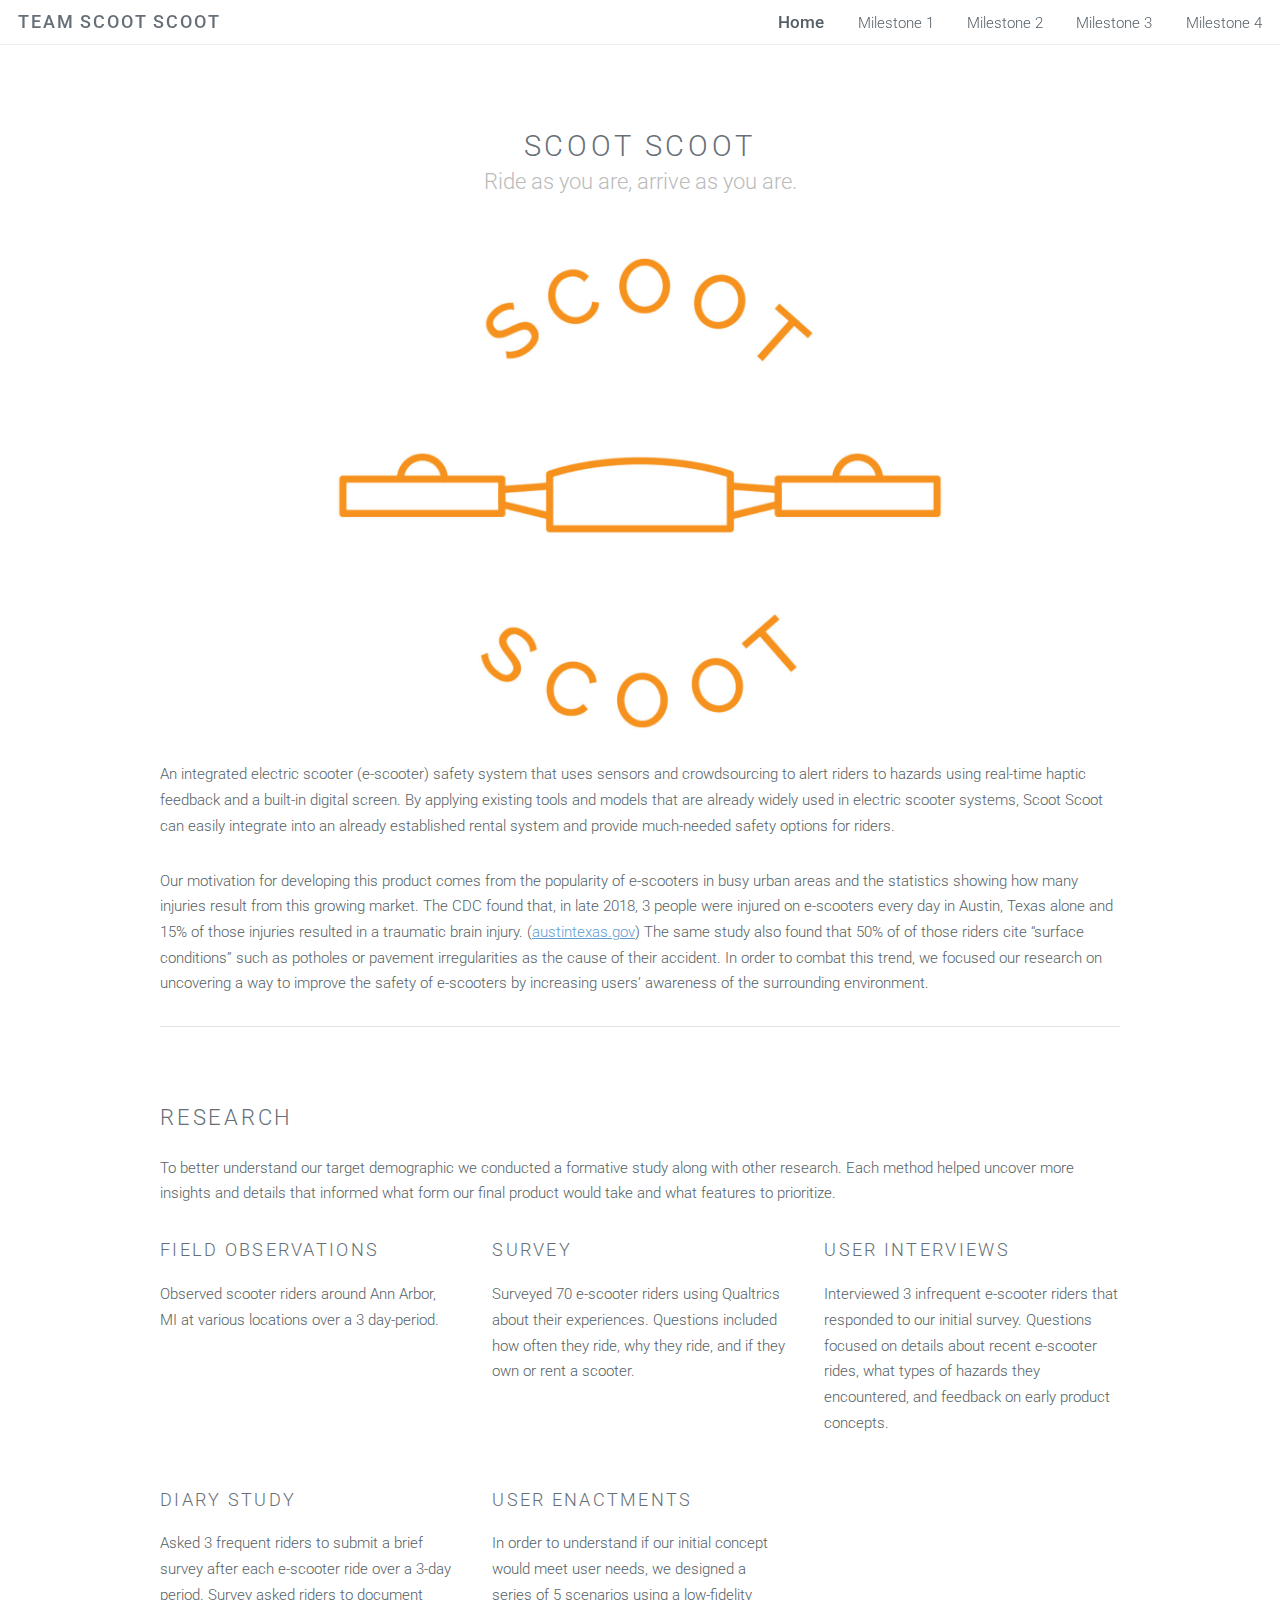
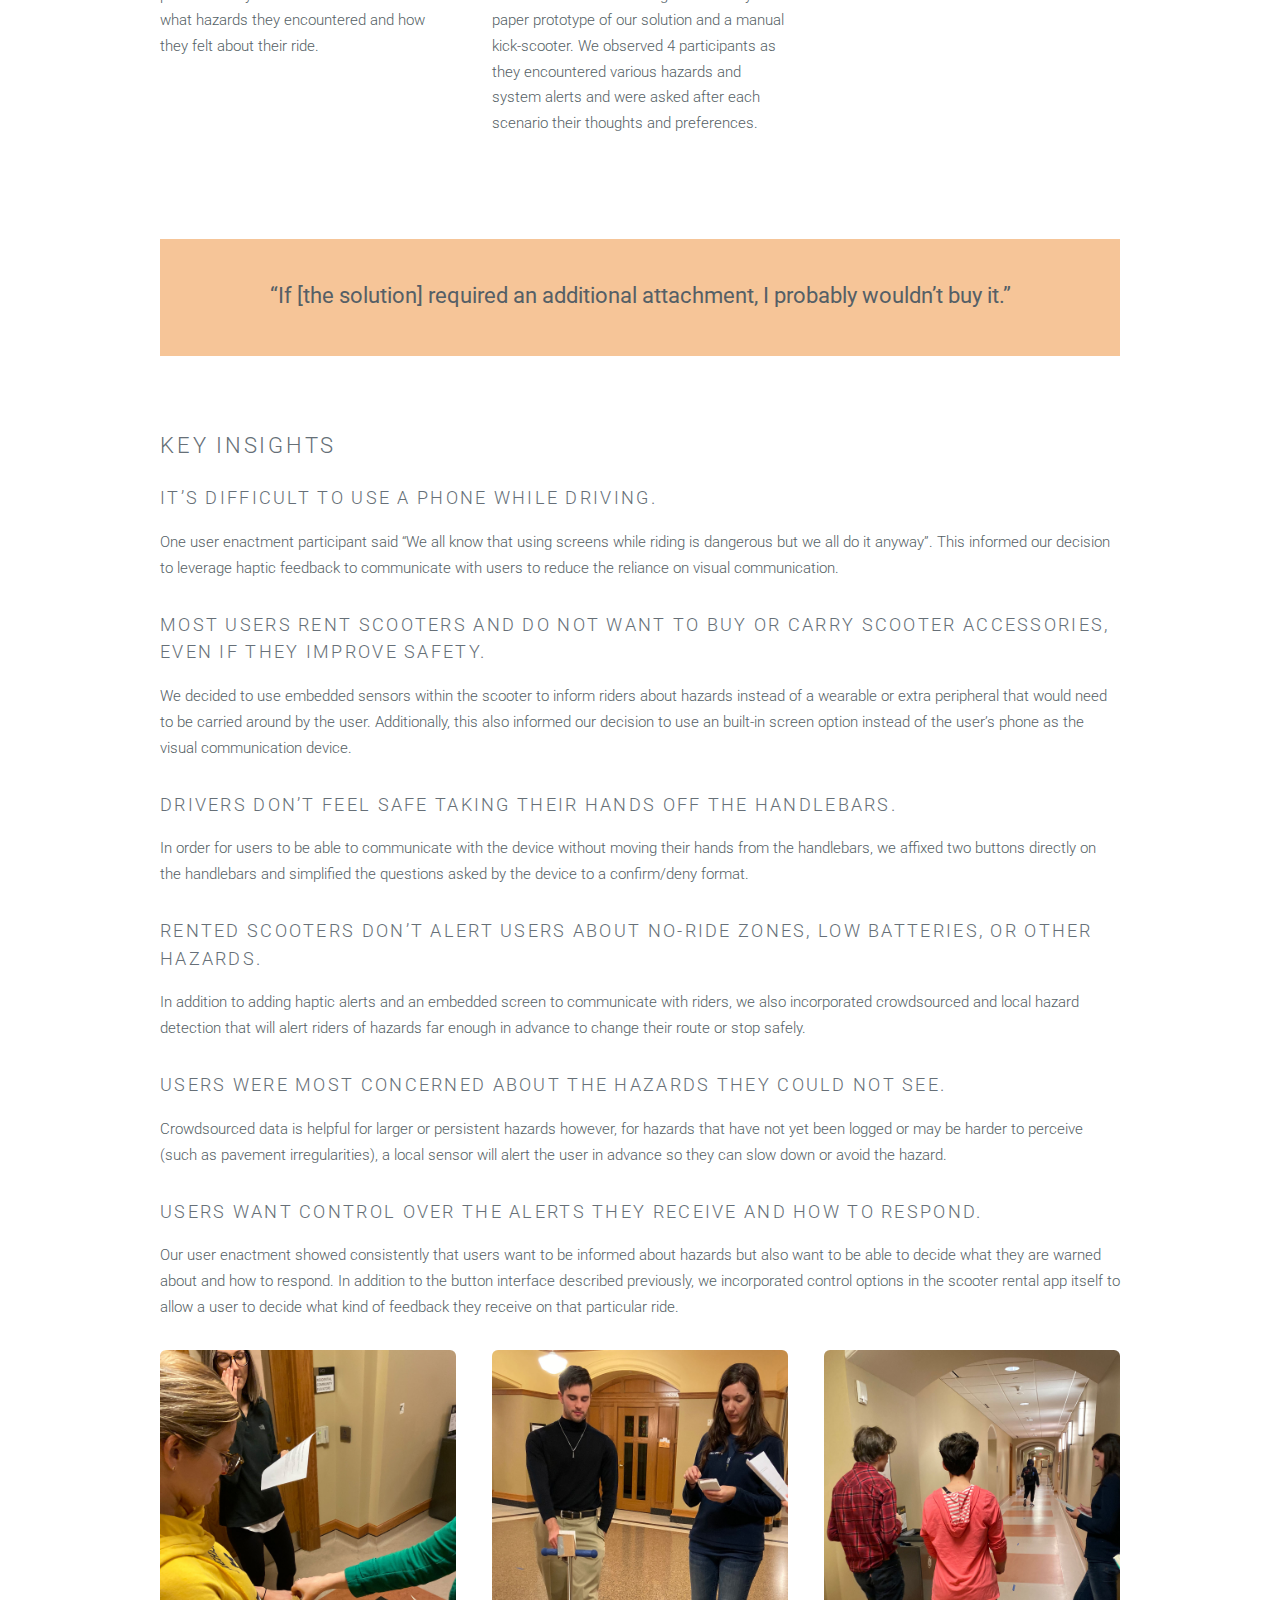
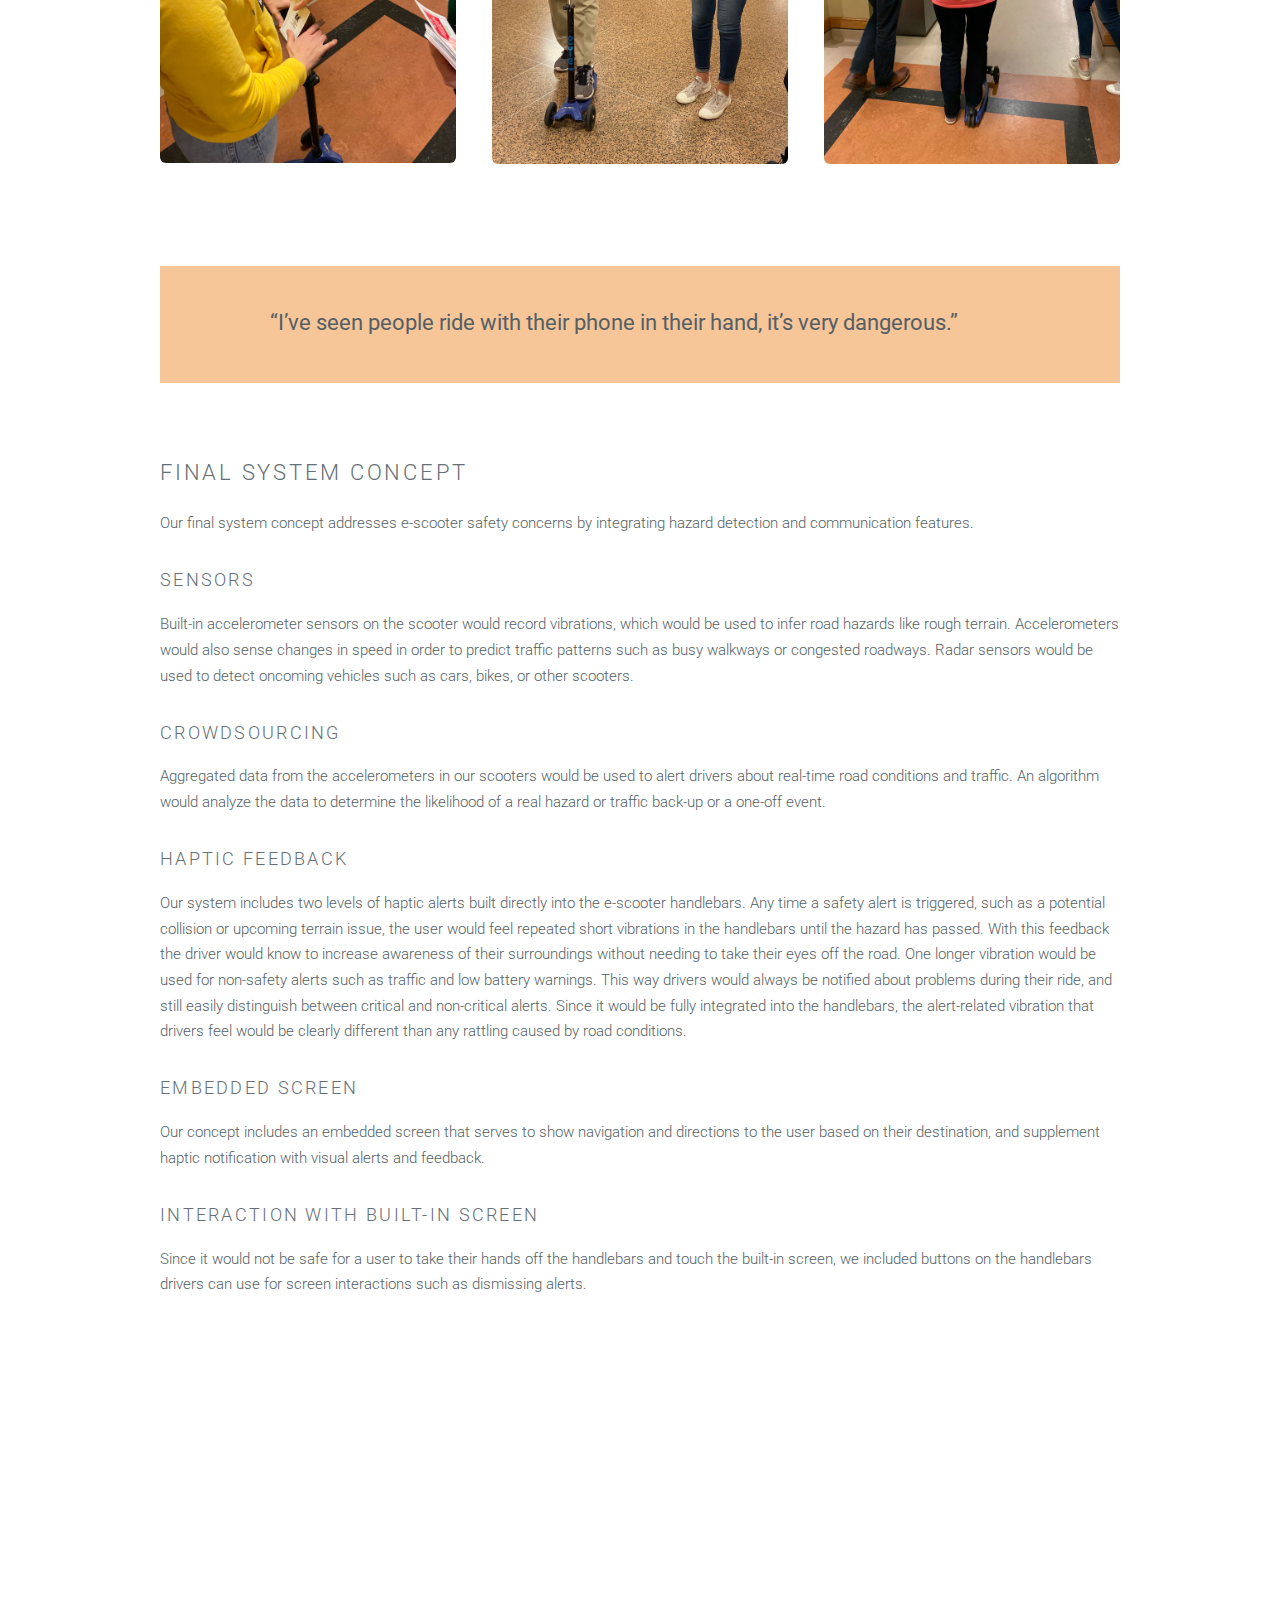
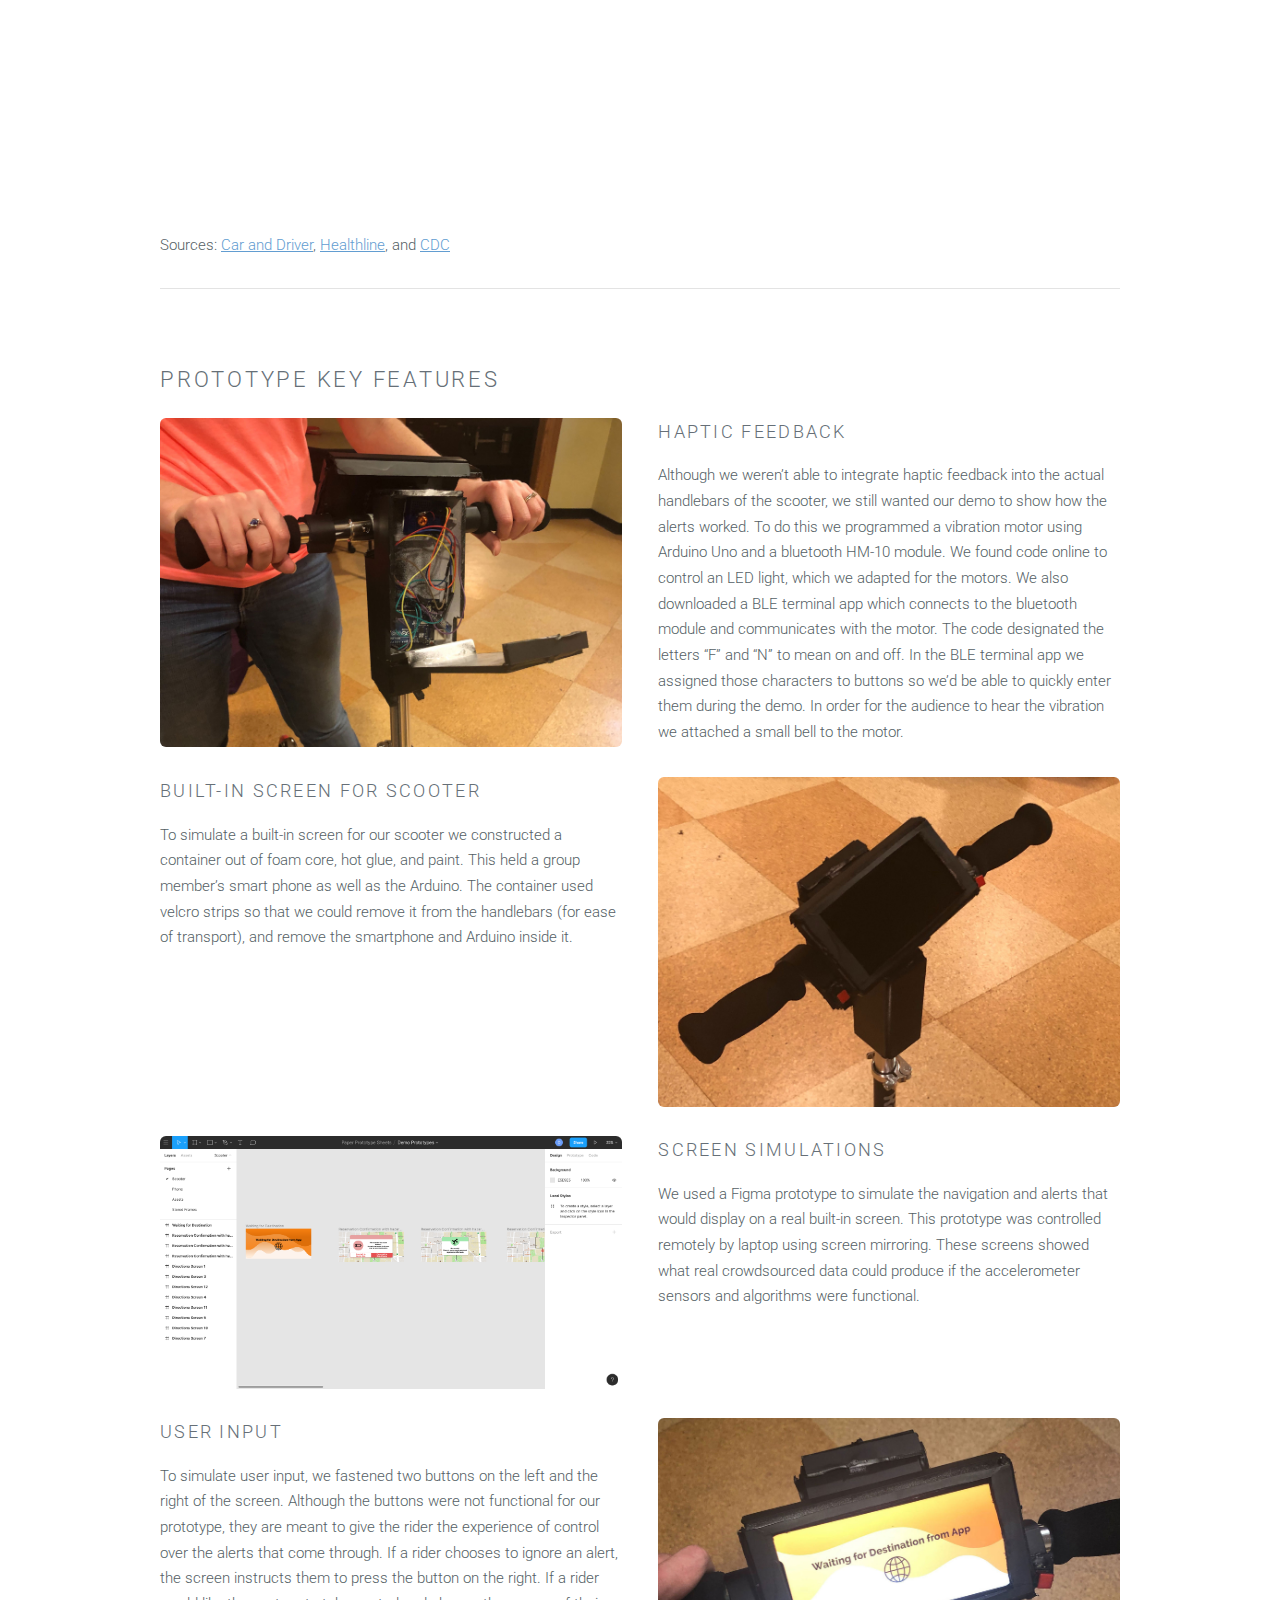
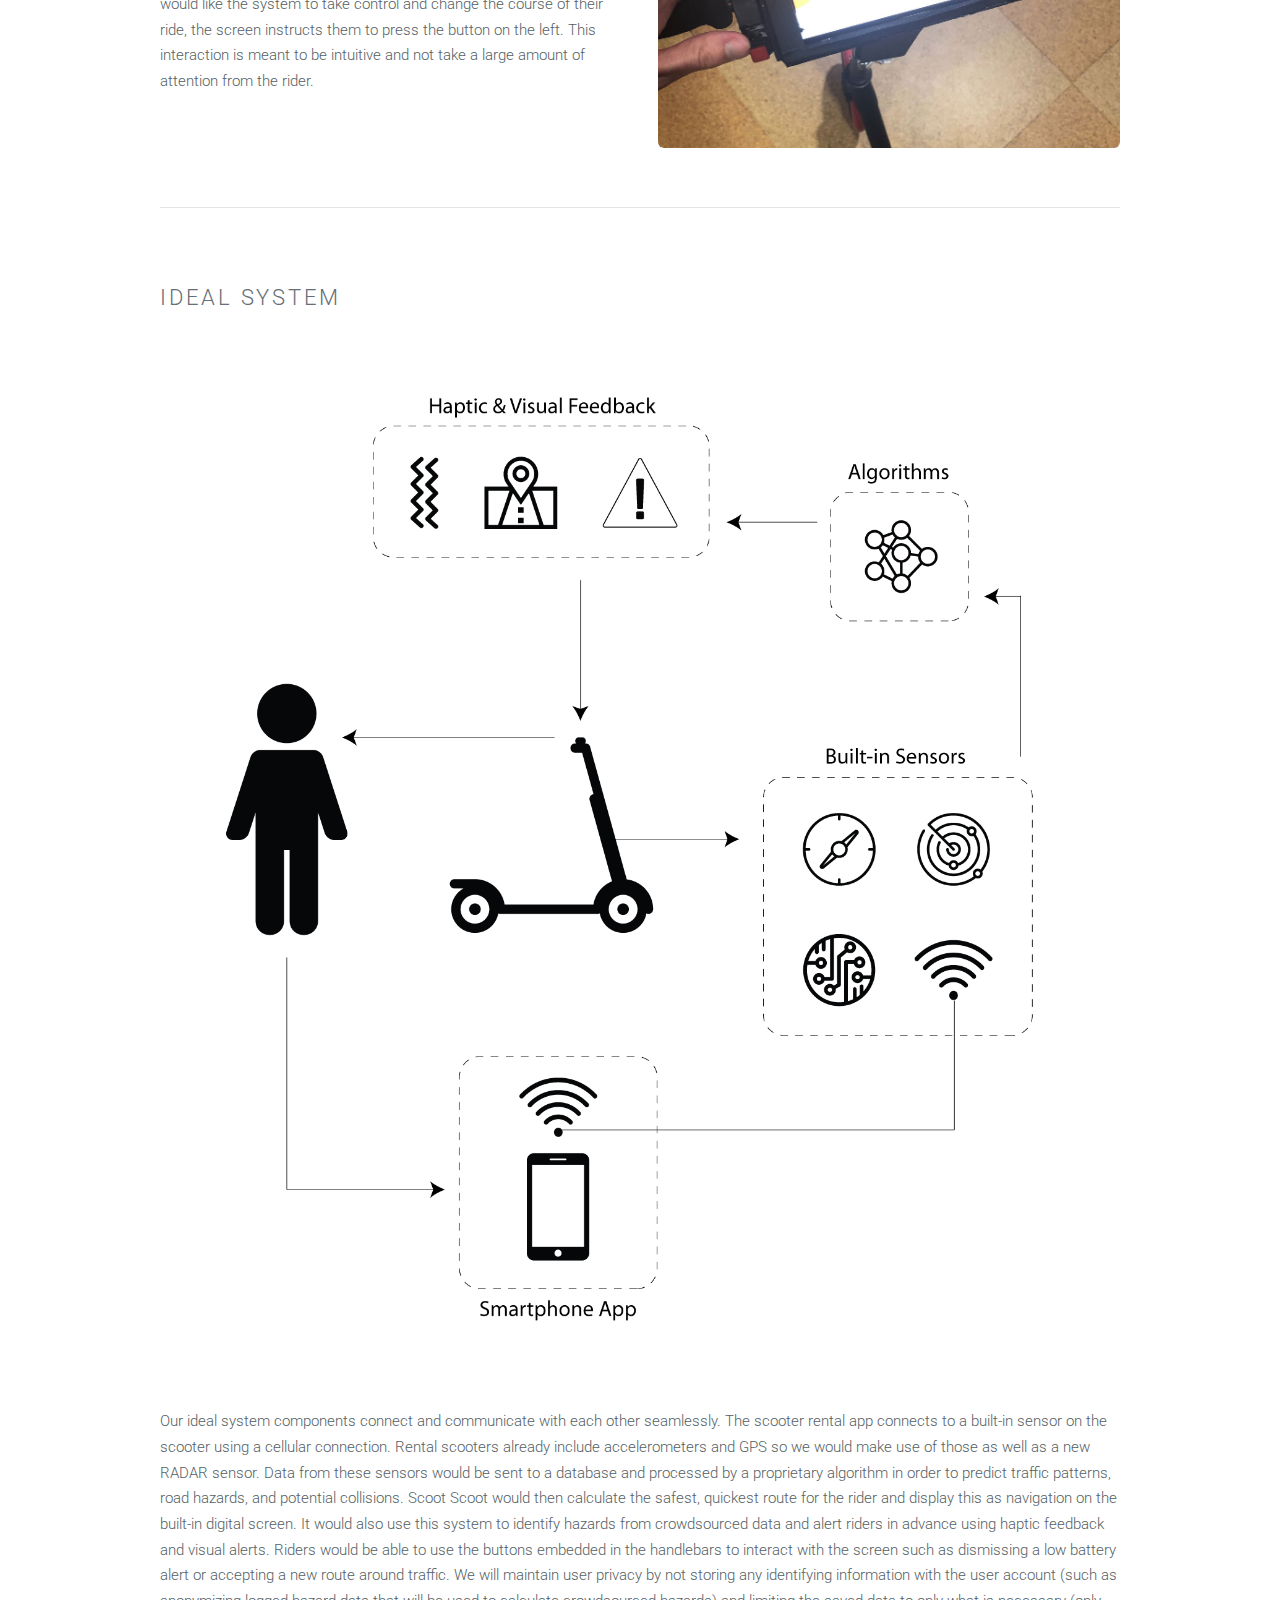
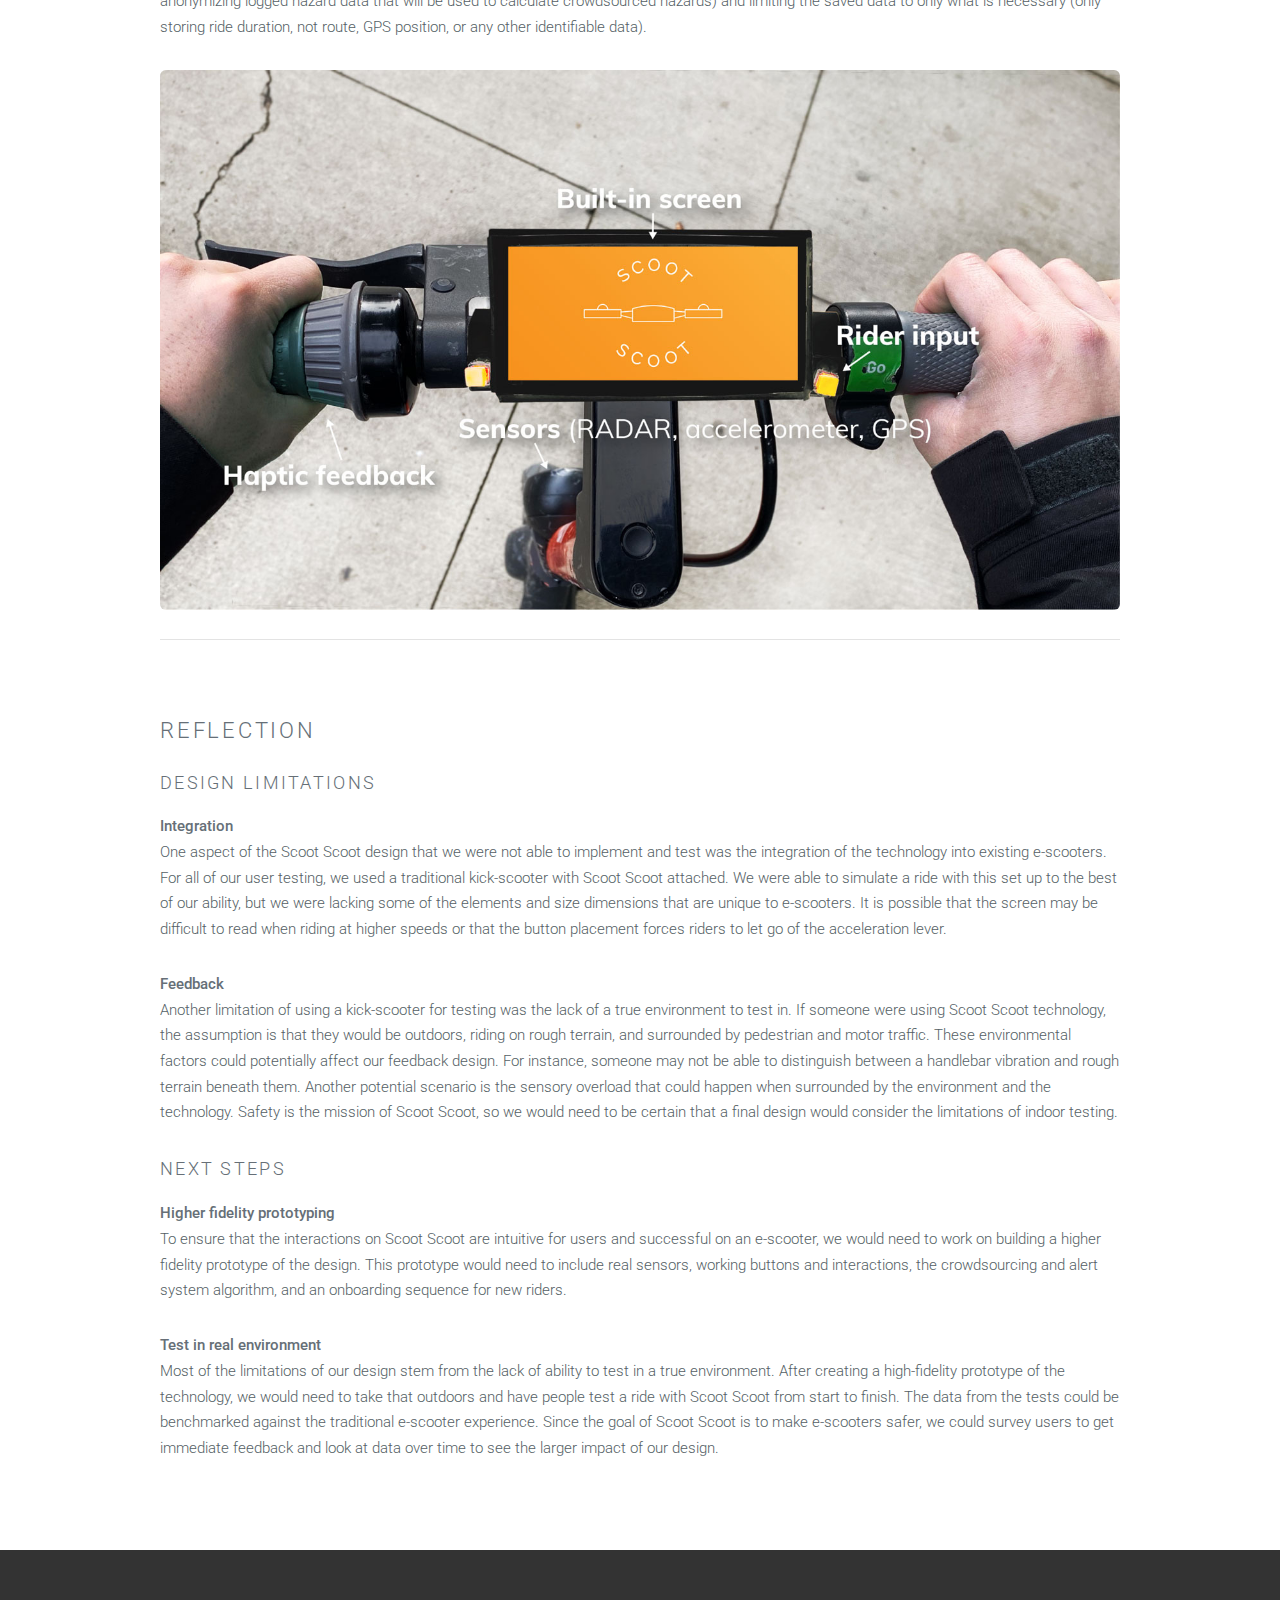
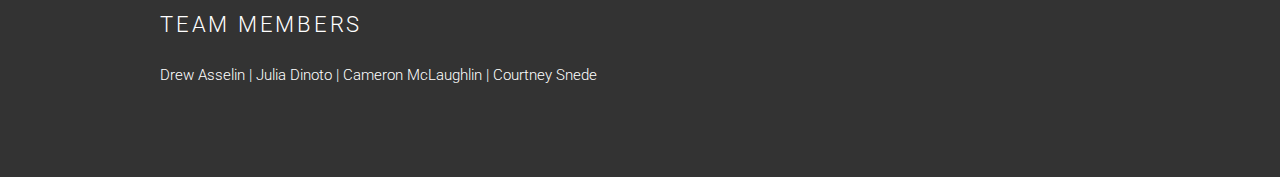
==== commit 489255c2: "final additions and adjustments" ====
--- a/index.html
+++ b/index.html
@@ -52,8 +52,8 @@
 					</section>
 					<hr class="major" />
 					<section>
-						<h2>Formative Studies</h2>
-						<p>To better understand our target demographic we conducted a series of formative studies. Each study helped uncover more insights and details that informed what form our final product would take and what features to prioritize.</p>
+						<h2>Research</h2>
+						<p>To better understand our target demographic we conducted a formative study along with other research. Each method helped uncover more insights and details that informed what form our final product would take and what features to prioritize.</p>
 
 						<div class="container" style="padding-bottom: 20px">
 							<div class="row">
@@ -113,7 +113,7 @@
 						<h3>Rented scooters don’t alert users about no-ride zones, low batteries, or other hazards.</h3>
 						<p>In addition to adding haptic alerts and an embedded screen to communicate with riders, we also incorporated crowdsourced and local hazard detection that will alert riders of hazards far enough in advance to change their route or stop safely.</p>
 
-						<h3>Users we most concerned about the hazards they could not see.</h3>
+						<h3>Users were most concerned about the hazards they could not see.</h3>
 						<p>Crowdsourced data is helpful for larger or persistent hazards however, for hazards that have not yet been logged or may be harder to perceive (such as pavement irregularities), a local sensor will alert the user in advance so they can slow down or avoid the hazard.</p>
 
 						<h3>Users want control over the alerts they receive and how to respond.</h3>
@@ -152,7 +152,7 @@
 						<p>Aggregated data from the accelerometers in our scooters would be used to alert drivers about real-time road conditions and traffic. An algorithm would analyze the data to determine the likelihood of a real hazard or traffic back-up or a one-off event. </p>
 
 						<h3>Haptic Feedback</h3>
-						<p>Our system includes two levels of haptic alerts built directly into the e-scooter handlebars. Any time a safety alert is triggered, such as a potential collision or upcoming terrain issue, the user would feel repeated short vibrations in the handlebars until the hazard has passed. With this feedback the driver would know to increase awareness of their surroundings without needing to take their eyes off the road. One longer vibration would be used for non-safety alerts such as traffic and low battery warnings. This way drivers would always be notified about problems during their ride, and still easily distinguish between critical and non-critical alerts.</p>
+						<p>Our system includes two levels of haptic alerts built directly into the e-scooter handlebars. Any time a safety alert is triggered, such as a potential collision or upcoming terrain issue, the user would feel repeated short vibrations in the handlebars until the hazard has passed. With this feedback the driver would know to increase awareness of their surroundings without needing to take their eyes off the road. One longer vibration would be used for non-safety alerts such as traffic and low battery warnings. This way drivers would always be notified about problems during their ride, and still easily distinguish between critical and non-critical alerts. Since it would be fully integrated into the handlebars, the alert-related vibration that drivers feel would be clearly different than any rattling caused by road conditions.</p>
 
 						<h3>Embedded Screen</h3>
 						<p>Our concept includes an embedded screen that serves to show navigation and directions to the user based on their destination, and supplement haptic notification with visual alerts and feedback.</p>
@@ -160,7 +160,8 @@
 						<h3>Interaction with built-in screen</h3>
 						<p>Since it would not be safe for a user to take their hands off the handlebars and touch the built-in screen, we included buttons on the handlebars drivers can use for screen interactions such as dismissing alerts.</p>
 
-						<p>VIDEO GO HERE</p>
+						<iframe width="900" height="506" align="center" style="display:block; width:100%;"src="https://www.youtube.com/embed/WTkhRDhfCT0" frameborder="0" allow="accelerometer; encrypted-media; gyroscope; picture-in-picture" allowfullscreen></iframe>
+						<p>Sources: <a href="https://www.caranddriver.com/news/a27372767/electric-scooters-mobility-safety/" target="_blank">Car and Driver</a>, <a href="https://www.healthline.com/health-news/electric-scooters-rise-so-are-these-injuries#Whos-most-likely-to-get-hurt" target="_blank">Healthline</a>, and <a href="https://www.austintexas.gov/sites/default/files/files/Health/Epidemiology/APH_Dockless_Electric_Scooter_Study_5-2-19.pdf" target="_blank">CDC</a></p>
 
 					</section>
 					<hr class="major" />
@@ -201,7 +202,7 @@
 							<div class="row">
 								<div class="6u">
 									<section>
-										<img src="images/prototype14.jpg" class="image fit" alt="electric scooter and backpack against a brick wall" />
+										<img src="images/prototype15.png" class="image fit" alt="electric scooter and backpack against a brick wall" />
 									</section>
 								</div>
 								<div class="6u">
@@ -212,11 +213,21 @@
 								</div>
 							</div>
 						</div>
-
-
-
-
-
+						<div class="container">
+							<div class="row">
+								<div class="6u">
+									<section>
+										<h3>User input</h3>
+										<p>To simulate user input, we fastened two buttons on the left and the right of the screen. Although the buttons were not functional for our prototype, they are meant to give the rider the experience of control over the alerts that come through. If a rider chooses to ignore an alert, the screen instructs them to press the button on the right. If a rider would like the system to take control and change the course of their ride, the screen instructs them to press the button on the left. This interaction is meant to be intuitive and not take a large amount of attention from the rider.</p>
+									</section>
+								</div>
+								<div class="6u">
+									<section>
+										<img src="images/prototype14.jpg" class="image fit" alt="electric scooter and backpack against a brick wall" />
+									</section>
+								</div>
+							</div>
+						</div>
 
 
 					</section>
@@ -225,17 +236,26 @@
 						<h2>Ideal System</h2>
 						<img src="images/ideal_system_proposal.png" class="image fit" alt="" />
 							<p>Our ideal system components connect and communicate with each other seamlessly. The scooter rental app connects to a built-in sensor on the scooter using a cellular connection. Rental scooters already include accelerometers and GPS so we would make use of those as well as a new RADAR sensor. Data from these sensors would be sent to a database and processed by a proprietary algorithm in order to predict traffic patterns, road hazards, and potential collisions. Scoot Scoot would then calculate the safest, quickest route for the rider and display this as navigation on the built-in digital screen. It would also use this system to identify hazards from crowdsourced data and alert riders in advance using haptic feedback and visual alerts. Riders would be able to use the buttons embedded in the handlebars to interact with the screen such as dismissing a low battery alert or accepting a new route around traffic. We will maintain user privacy by not storing any identifying information with the user account (such as anonymizing logged hazard data that will be used to calculate crowdsourced hazards) and limiting the saved data to only what is necessary (only storing ride duration, not route, GPS position, or any other identifiable data).
-							ß</p>
+							</p>
+							<img src="images/scoot-scoot-diagram.jpg" class="image fit" alt="" />
 					</section>
 					<hr class="major" />
 					<section>
 						<h2>Reflection</h2>
-							<h3>Design Limitations</h3>
-							<p>Ut at erat non tortor rutrum eleifend nec quis risus. Suspendisse sollicitudin bibendum velit, venenatis iaculis nisl fermentum at. Nunc rhoncus tincidunt elit, imperdiet aliquam nisi tempor vel. Pellentesque condimentum finibus dapibus. Mauris non blandit felis. Fusce id semper est. Interdum et malesuada fames ac ante ipsum primis in faucibus. Donec eget rutrum magna, sit amet consectetur magna. Morbi commodo pellentesque tempor.</p>
-
+						<h3>Design Limitations</h3>
+							<b>Integration</b><br>
+							<p>One aspect of the Scoot Scoot design that we were not able to implement and test was the integration of the technology into existing e-scooters. For all of our user testing, we used a traditional kick-scooter with Scoot Scoot attached. We were able to simulate a ride with this set up to the best of our ability, but we were lacking some of the elements and size dimensions that are unique to e-scooters. It is possible that the screen may be difficult to read when riding at higher speeds or that the button placement forces riders to let go of the acceleration lever.</p>
+
+							<b>Feedback</b><br>
+							<p>Another limitation of using a kick-scooter for testing was the lack of a true environment to test in. If someone were using Scoot Scoot technology, the assumption is that they would be outdoors, riding on rough terrain, and surrounded by pedestrian and motor traffic. These environmental factors could potentially affect our feedback design. For instance, someone may not be able to distinguish between a handlebar vibration and rough terrain beneath them. Another potential scenario is the sensory overload that could happen when surrounded by the environment and the technology. Safety is the mission of Scoot Scoot, so we would need to be certain that a final design would consider the limitations of indoor testing.</p>
 
 							<h3>Next Steps</h3>
-							<p>Phasellus non aliquam nunc, id consectetur nulla. Nulla et nunc eu sapien sagittis lacinia. Lorem ipsum dolor sit amet, consectetur adipiscing elit. Phasellus vel ornare lectus, et cursus lectus. Duis ornare, tortor at blandit faucibus, arcu mi mollis libero, ullamcorper mollis ex augue vitae lorem. Sed quis bibendum augue, a maximus nisi. Donec ornare leo ut libero elementum imperdiet. Duis sit amet aliquam mi, dapibus gravida ipsum. Sed iaculis egestas quam id euismod. Maecenas non lectus sit amet velit fringilla elementum. Quisque massa purus, vestibulum non sollicitudin et, pharetra quis nibh. Etiam convallis libero non leo pulvinar rhoncus et eget libero. Sed euismod, ipsum eget consectetur luctus, nulla mi dictum arcu, non hendrerit mauris leo vel nisi. Donec sit amet pharetra mi.</p>
+							<b>Higher fidelity prototyping</b><br>
+							<p>To ensure that the interactions on Scoot Scoot are intuitive for users and successful on an e-scooter, we would need to work on building a higher fidelity prototype of the design. This prototype would need to include real sensors, working buttons and interactions, the crowdsourcing and alert system algorithm, and an onboarding sequence for new riders.</p>
+
+							<b>Test in real environment</b><br>
+							<p>Most of the limitations of our design stem from the lack of ability to test in a true environment. After creating a high-fidelity prototype of the technology, we would need to take that outdoors and have people test a ride with Scoot Scoot from start to finish. The data from the tests could be benchmarked against the traditional e-scooter experience. Since the goal of Scoot Scoot is to make e-scooters safer, we could survey users to get immediate feedback and look at data over time to see the larger impact of our design.</p>
+
 					</section>
 				</div>
 			</section>
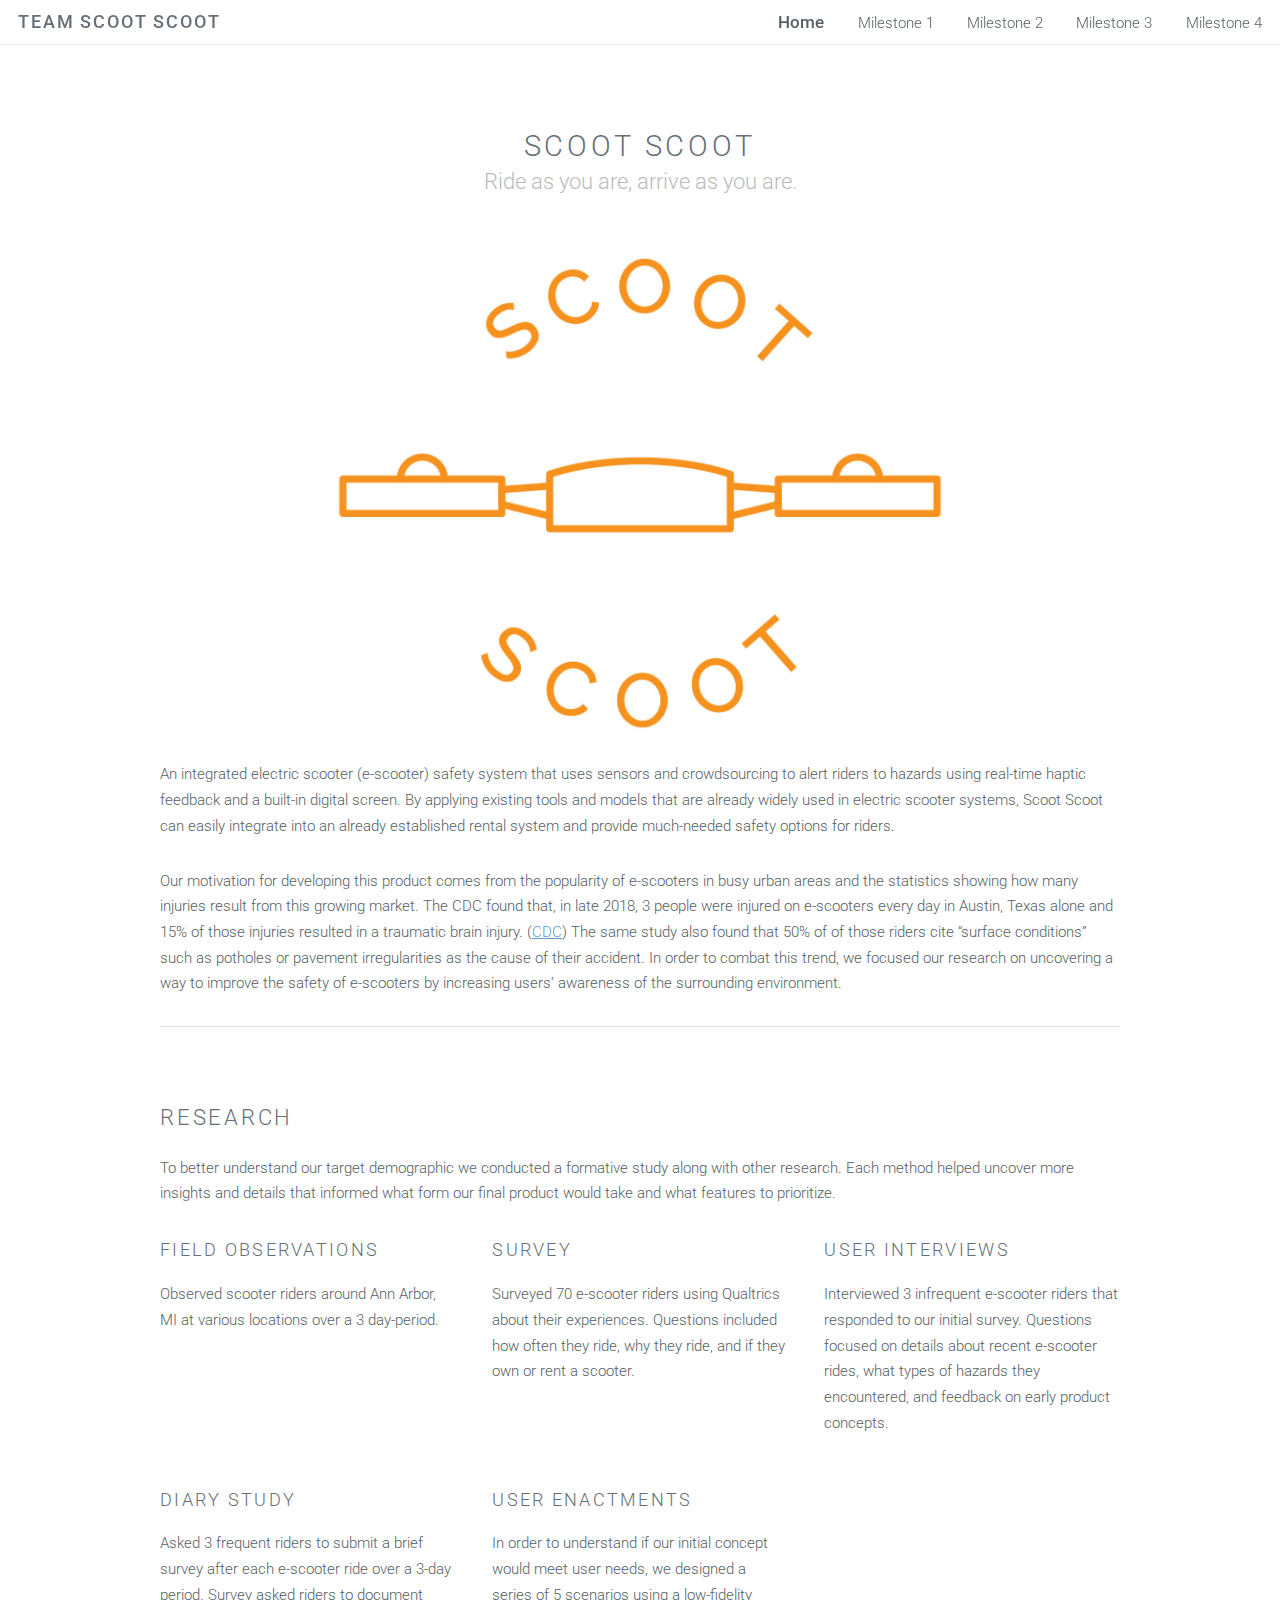
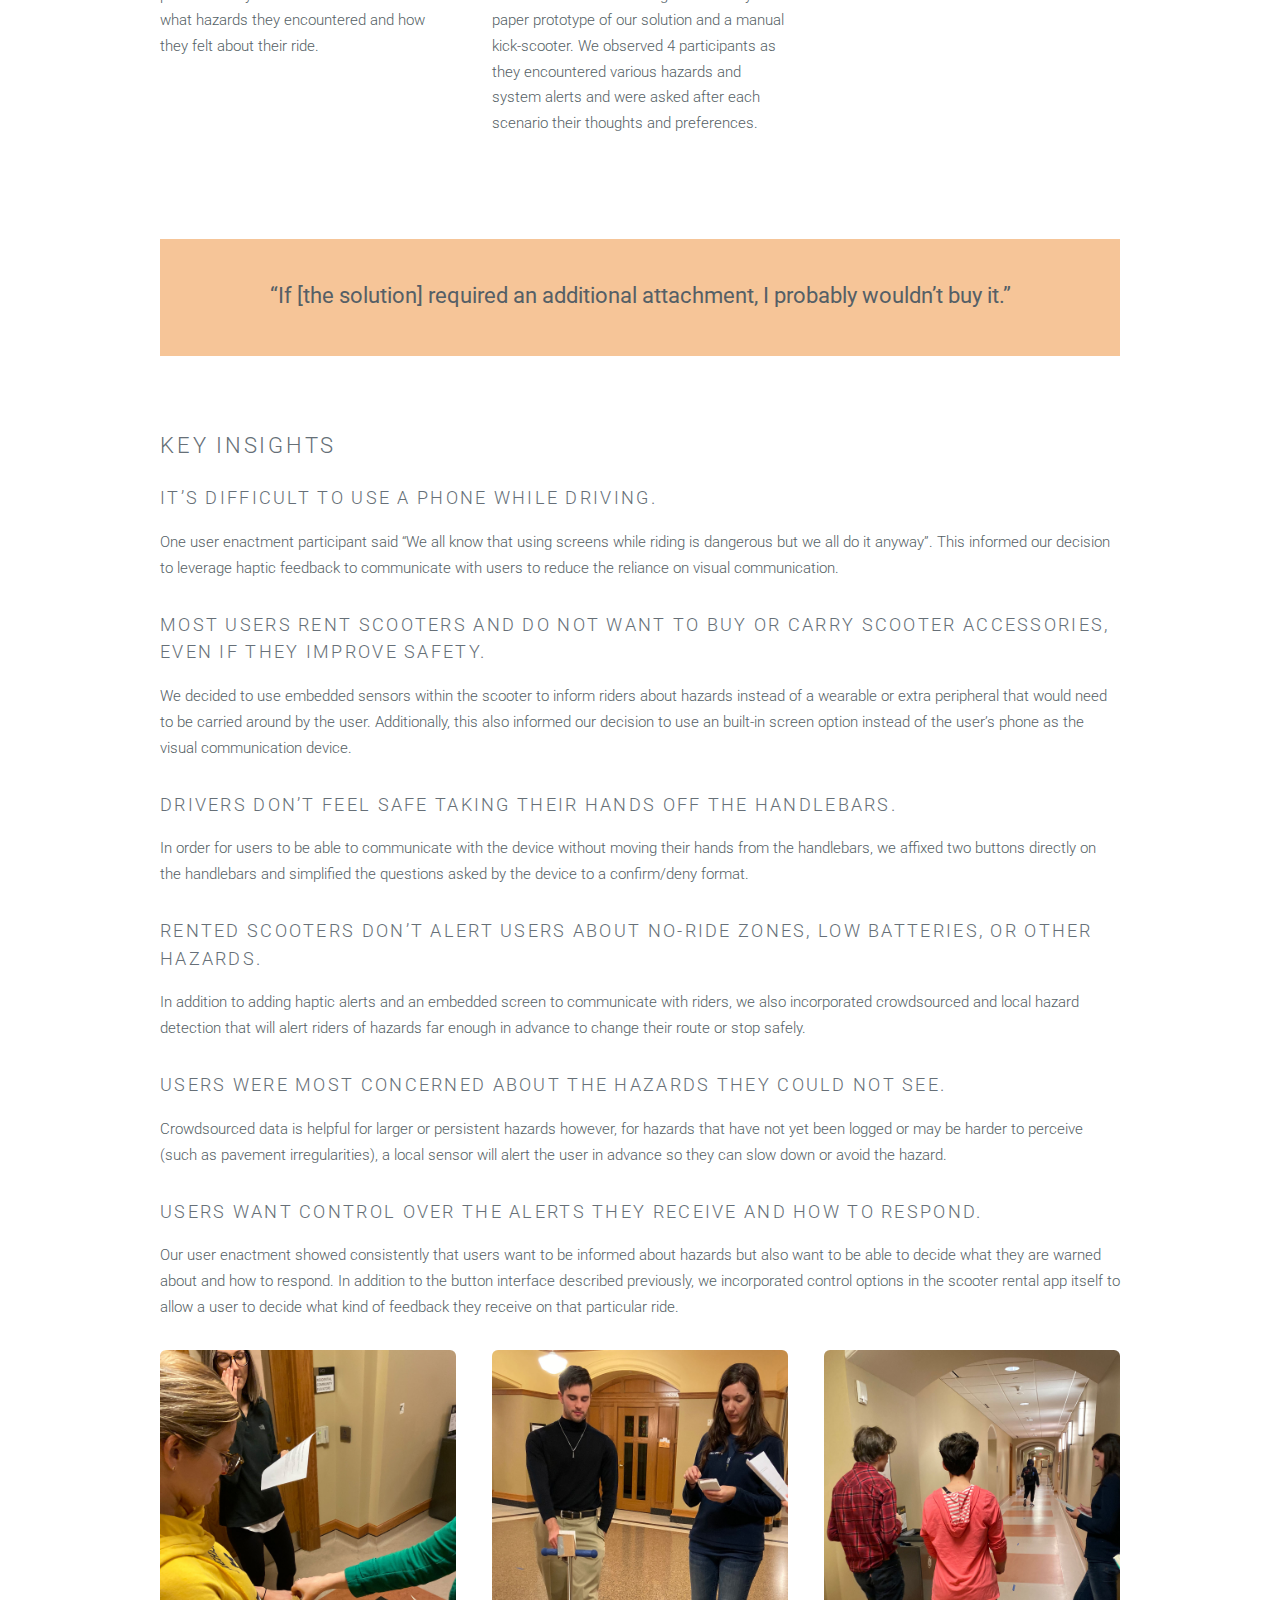
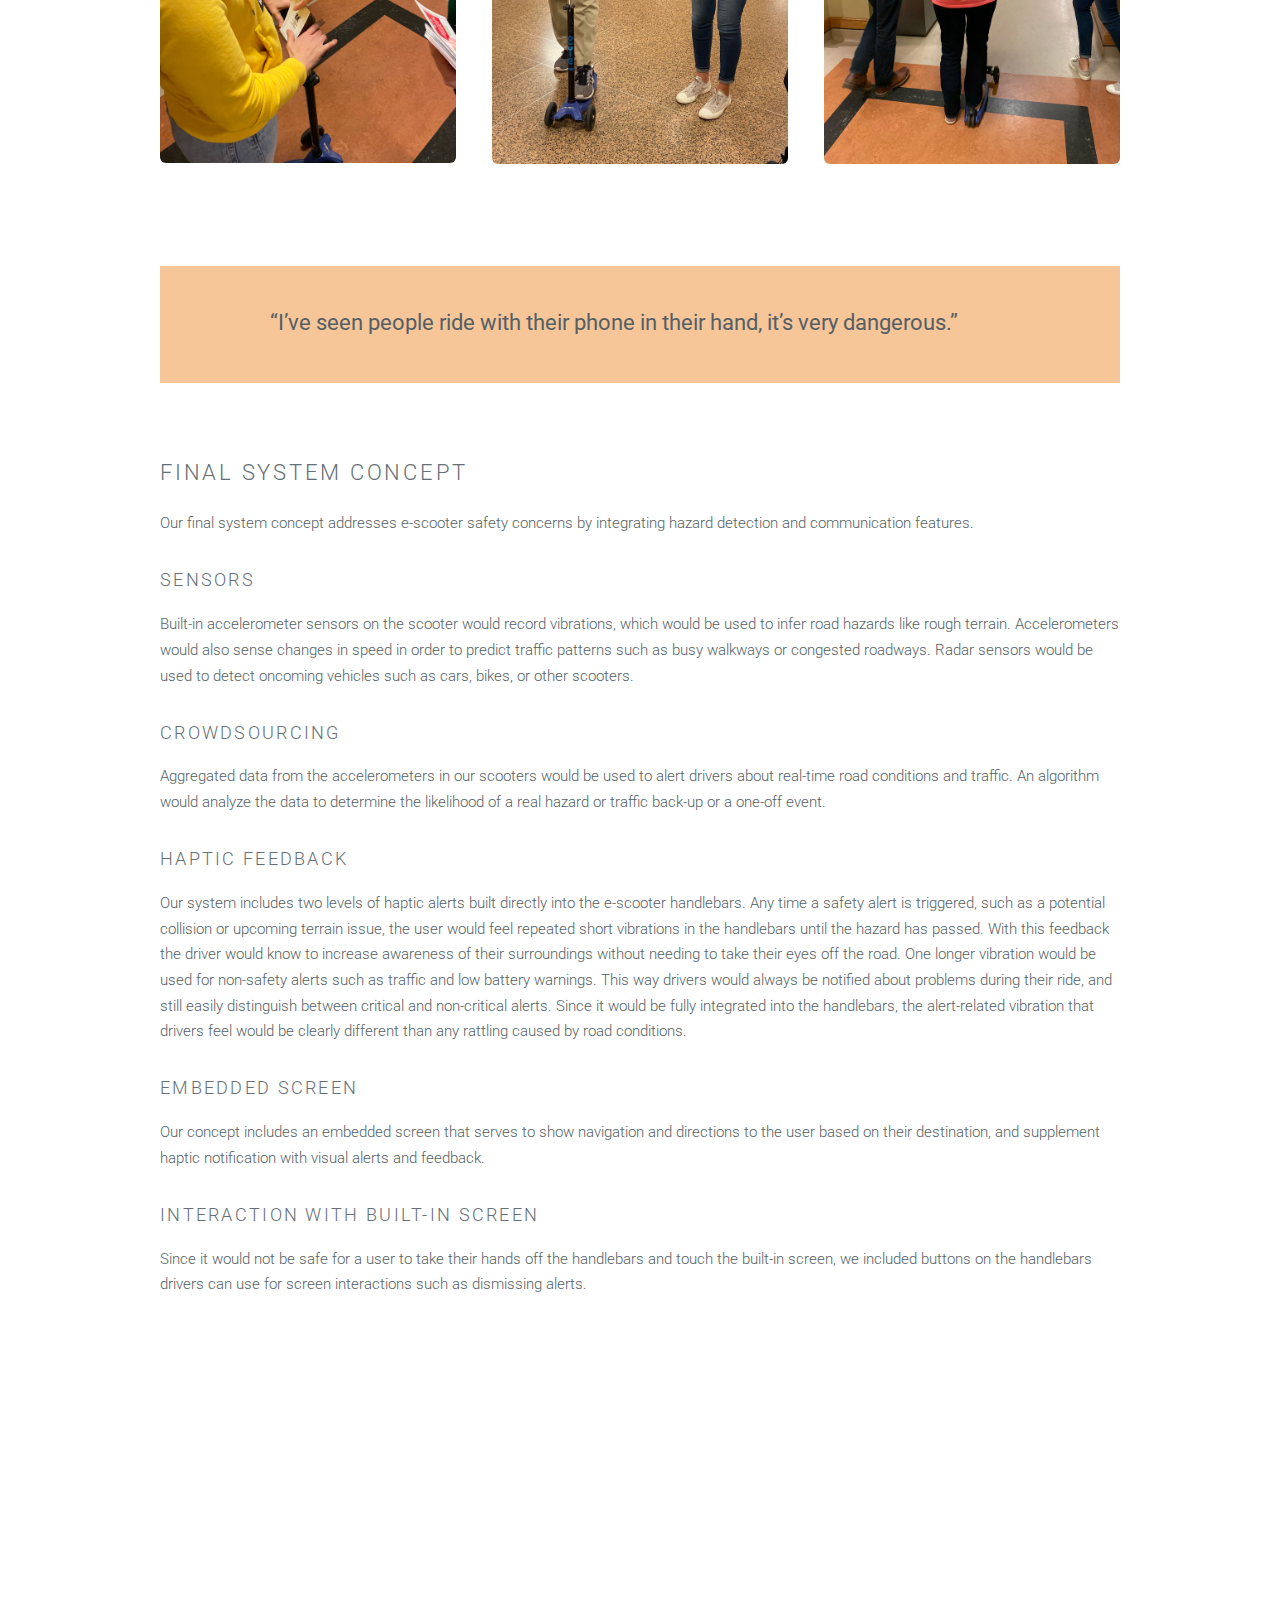
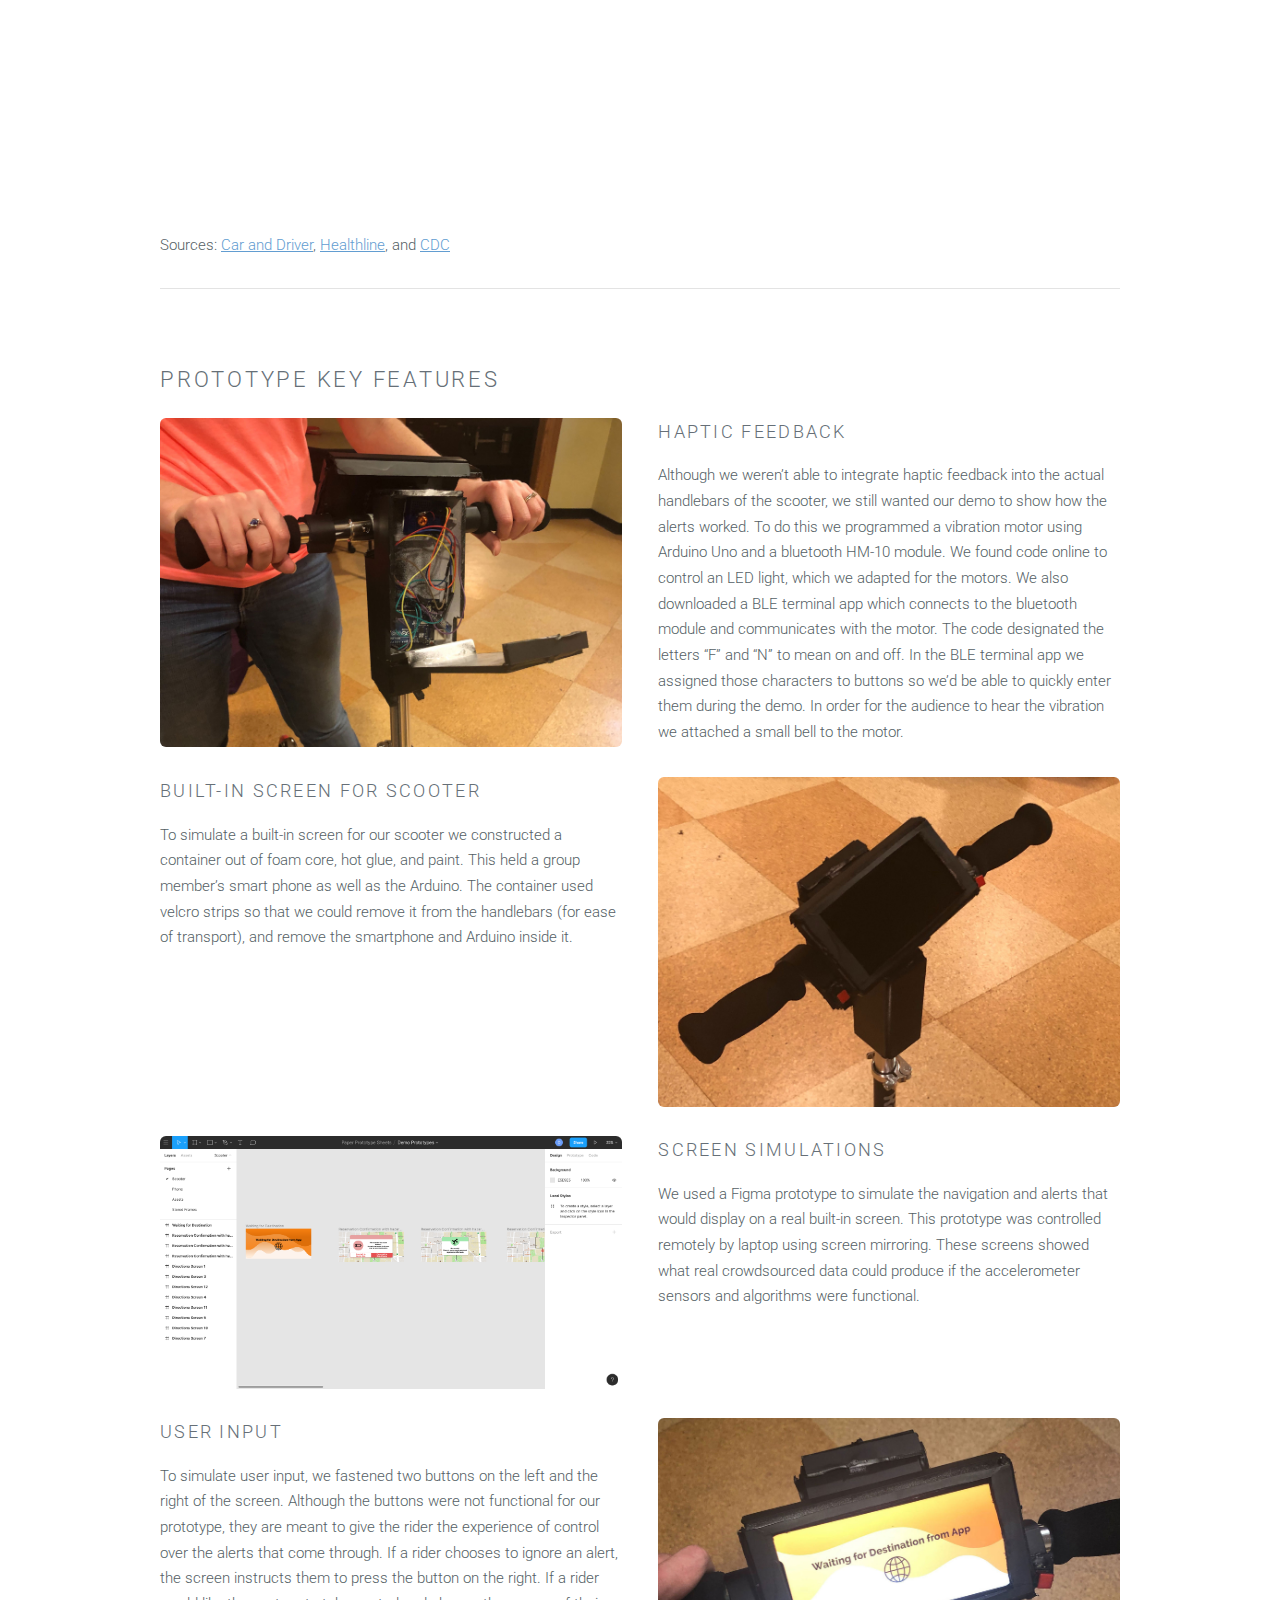
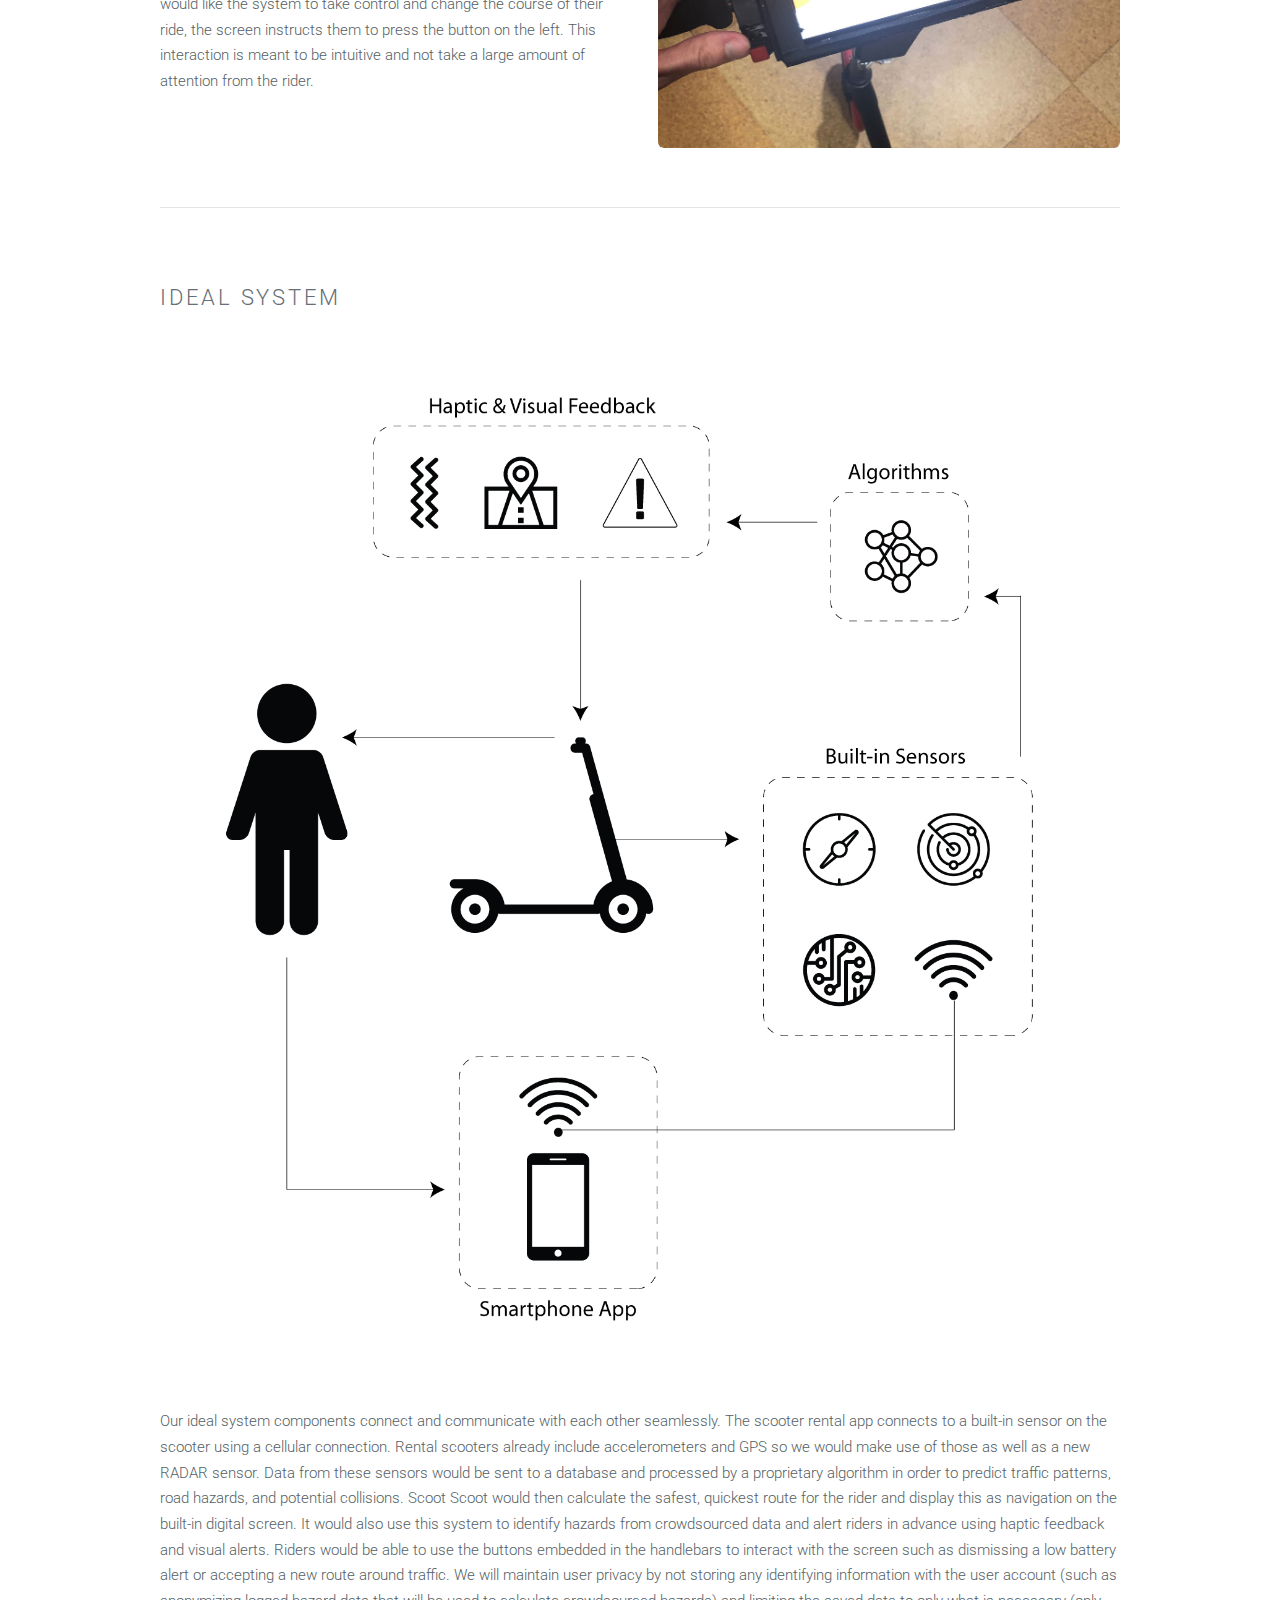
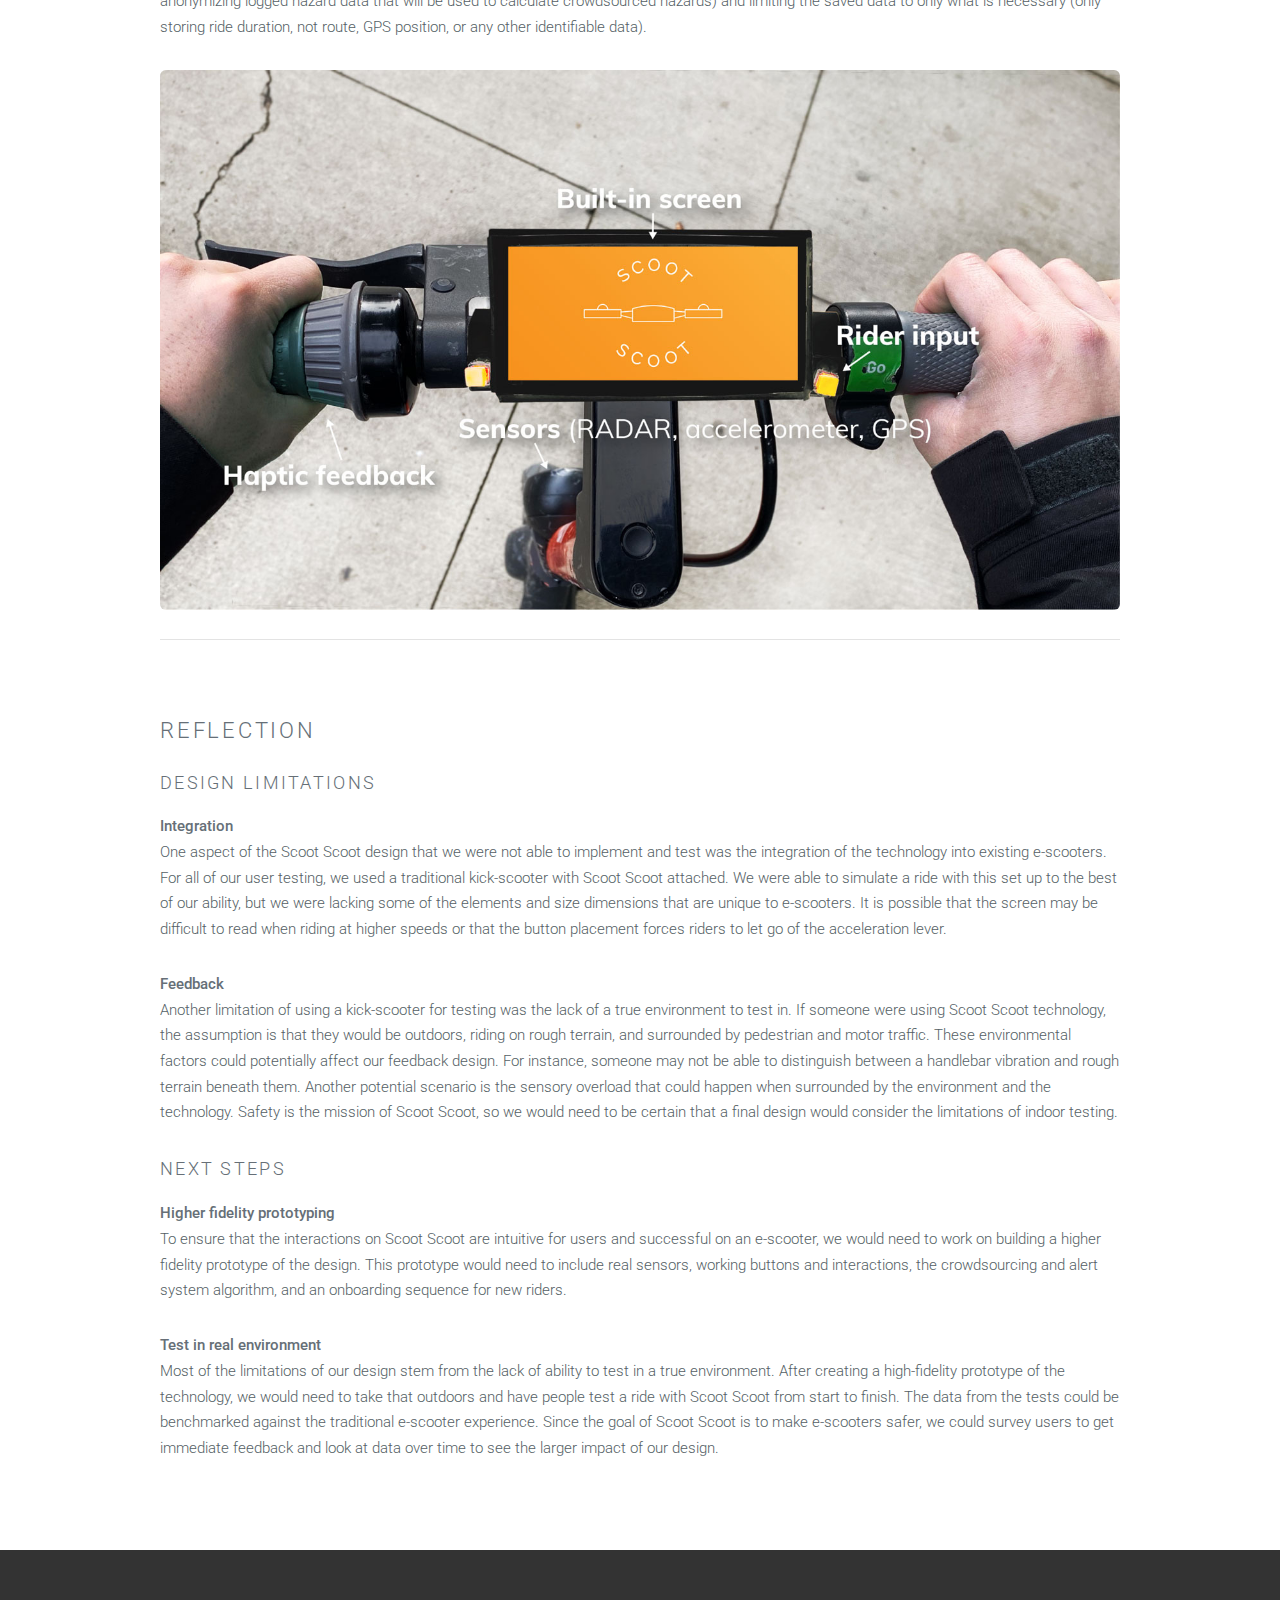
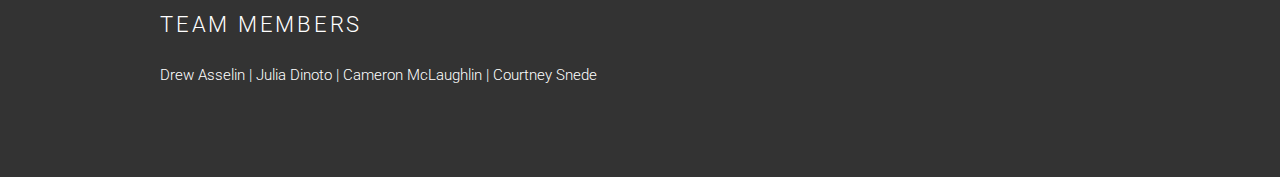
==== commit 3be6e57d: "minor text change" ====
--- a/index.html
+++ b/index.html
@@ -47,7 +47,7 @@
 					<section>
 						<img src="images/scoot.jpg" class="image fit" alt="electric scooter and backpack against a brick wall" />
 						<p>An integrated electric scooter (e-scooter) safety system that uses sensors and crowdsourcing to alert riders to hazards using real-time haptic feedback and a built-in digital screen. By applying existing tools and models that are already widely used in electric scooter systems, Scoot Scoot can easily integrate into an already established rental system and provide much-needed safety options for riders.</p>
-						<p>Our motivation for developing this product comes from the popularity of e-scooters in busy urban areas and the statistics showing how many injuries result from this growing market. The CDC found that, in late 2018, 3 people were injured on e-scooters every day in Austin, Texas alone and 15% of those injuries resulted in a traumatic brain injury. (<a href="https://www.austintexas.gov/sites/default/files/files/Health/Epidemiology/APH_Dockless_Electric_Scooter_Study_5-2-19.pdf" target="_blank">austintexas.gov</a>) The same study also found that 50% of of those riders cite “surface conditions” such as potholes or pavement irregularities as the cause of their accident. In order to combat this trend, we focused our research on uncovering a way to improve the safety of e-scooters by increasing users’ awareness of the surrounding environment.</p>
+						<p>Our motivation for developing this product comes from the popularity of e-scooters in busy urban areas and the statistics showing how many injuries result from this growing market. The CDC found that, in late 2018, 3 people were injured on e-scooters every day in Austin, Texas alone and 15% of those injuries resulted in a traumatic brain injury. (<a href="https://www.austintexas.gov/sites/default/files/files/Health/Epidemiology/APH_Dockless_Electric_Scooter_Study_5-2-19.pdf" target="_blank">CDC</a>) The same study also found that 50% of of those riders cite “surface conditions” such as potholes or pavement irregularities as the cause of their accident. In order to combat this trend, we focused our research on uncovering a way to improve the safety of e-scooters by increasing users’ awareness of the surrounding environment.</p>
 
 					</section>
 					<hr class="major" />
@@ -228,7 +228,6 @@
 								</div>
 							</div>
 						</div>
-
 
 					</section>
 					<hr class="major" />
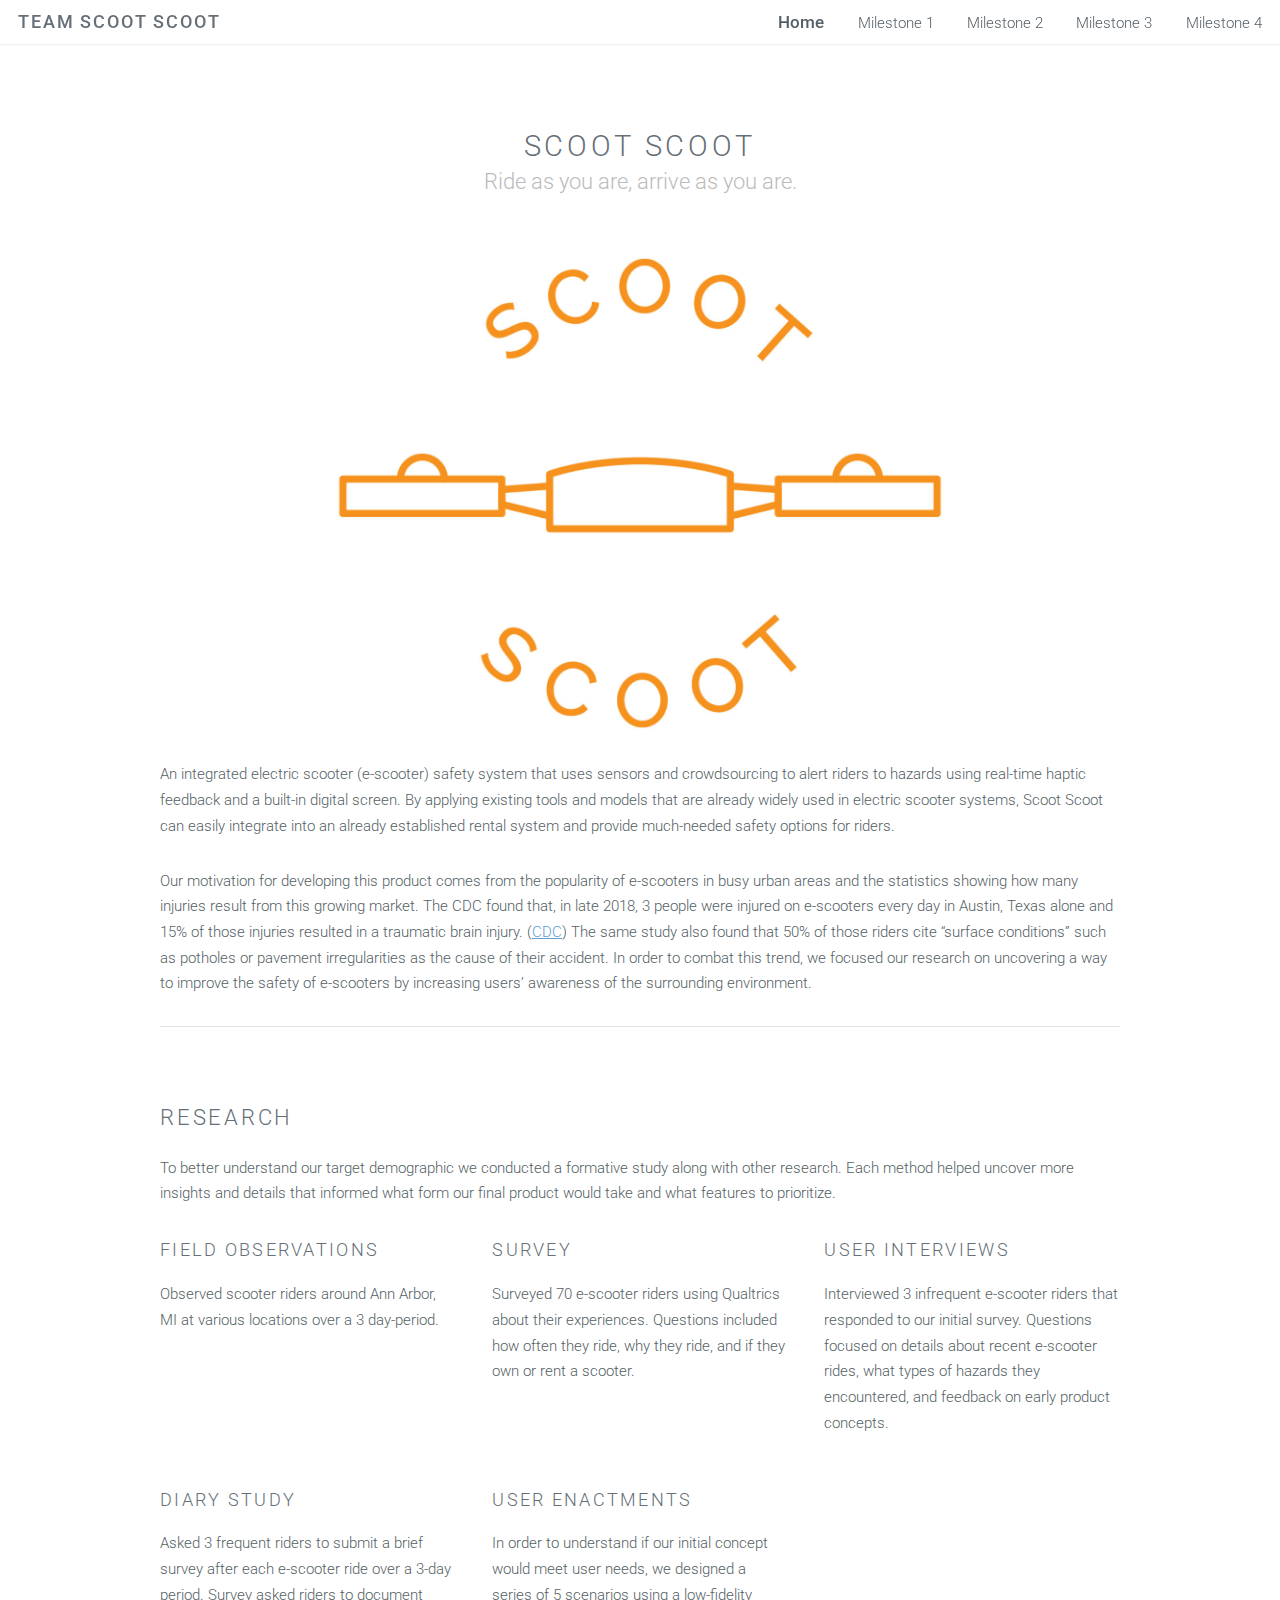
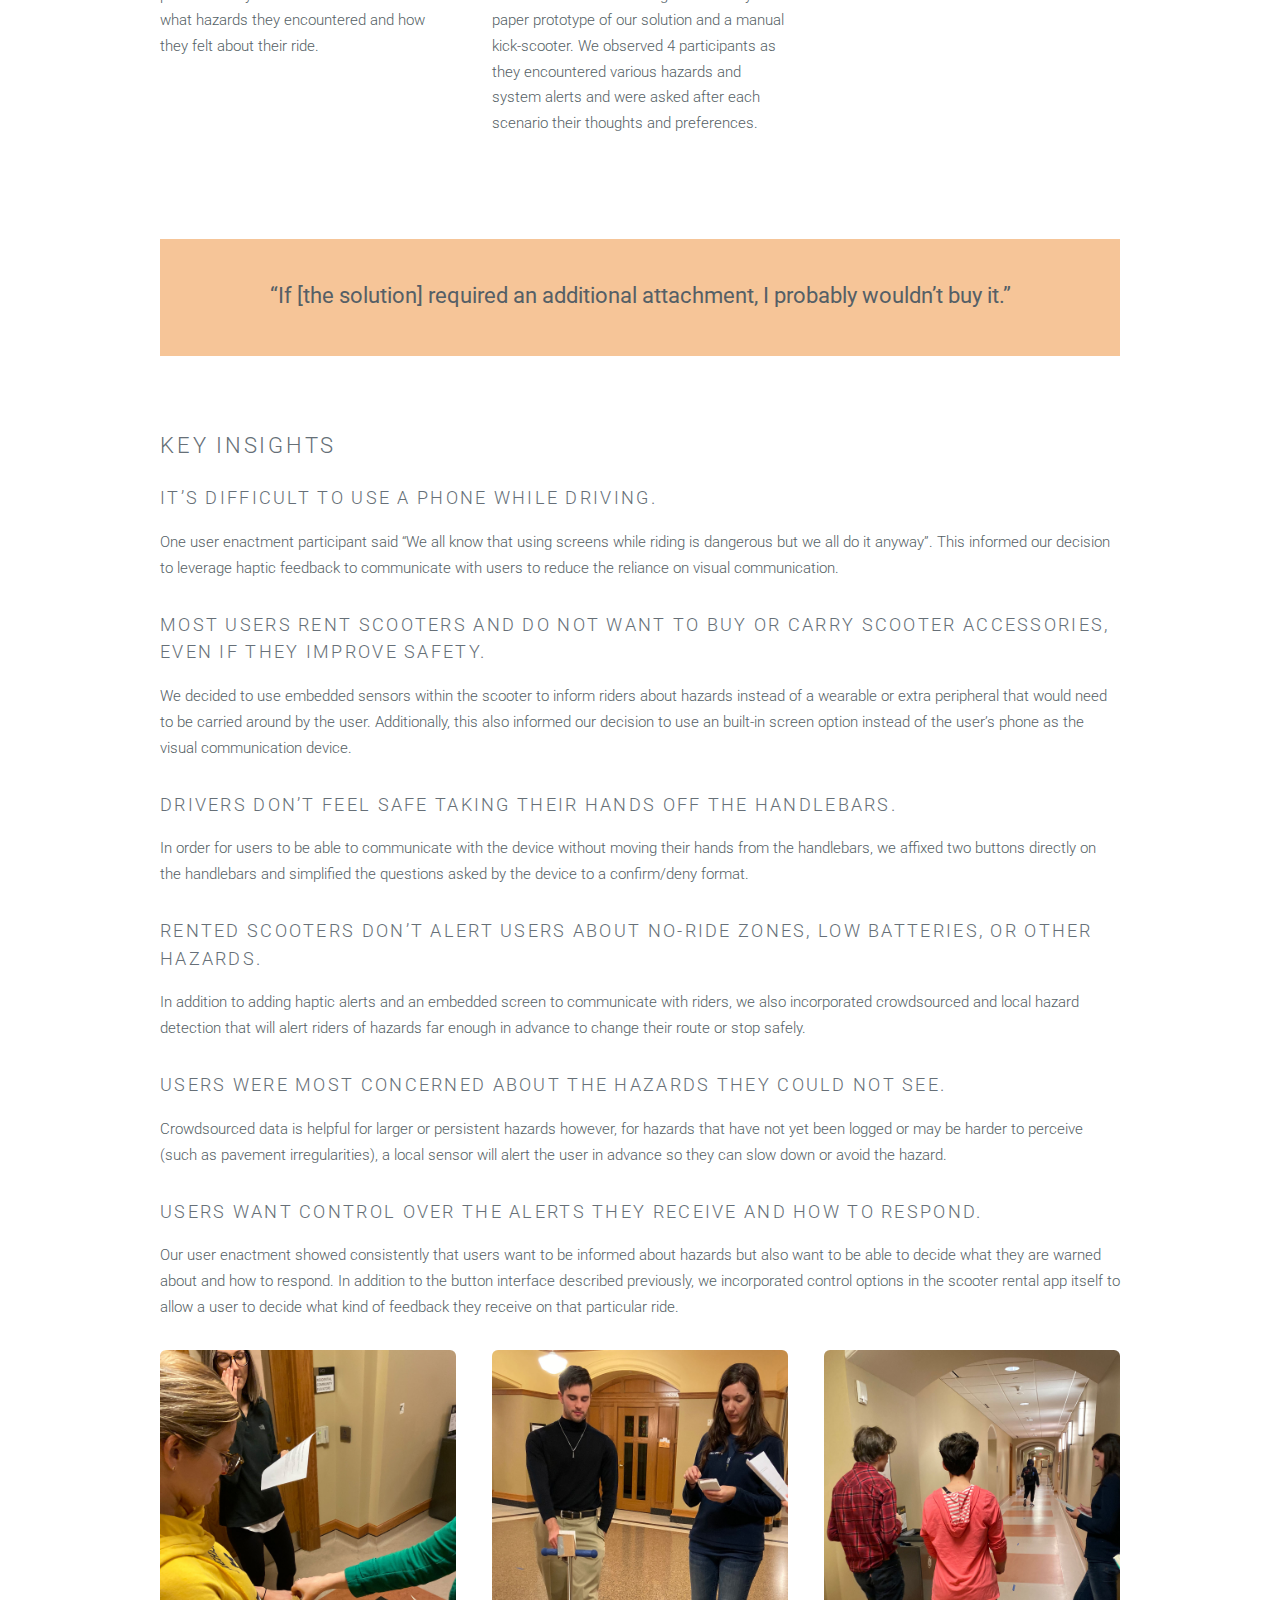
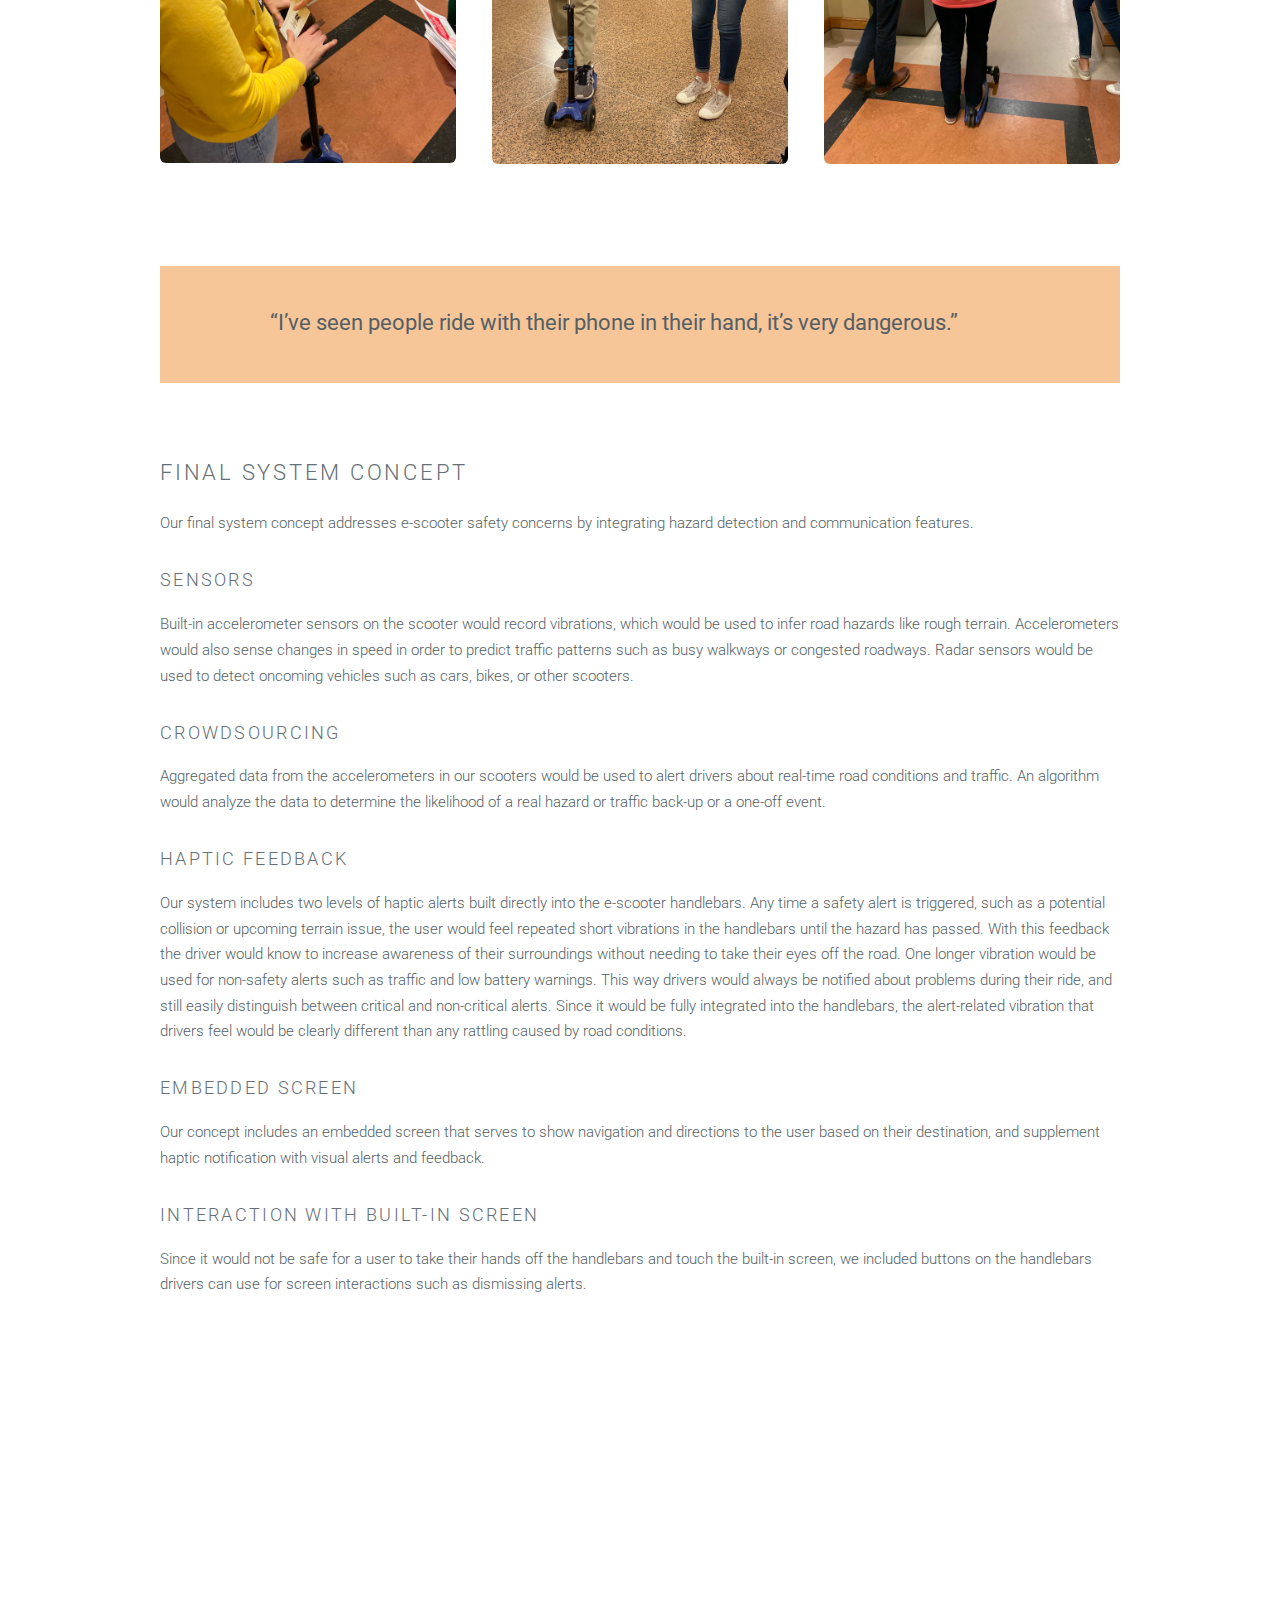
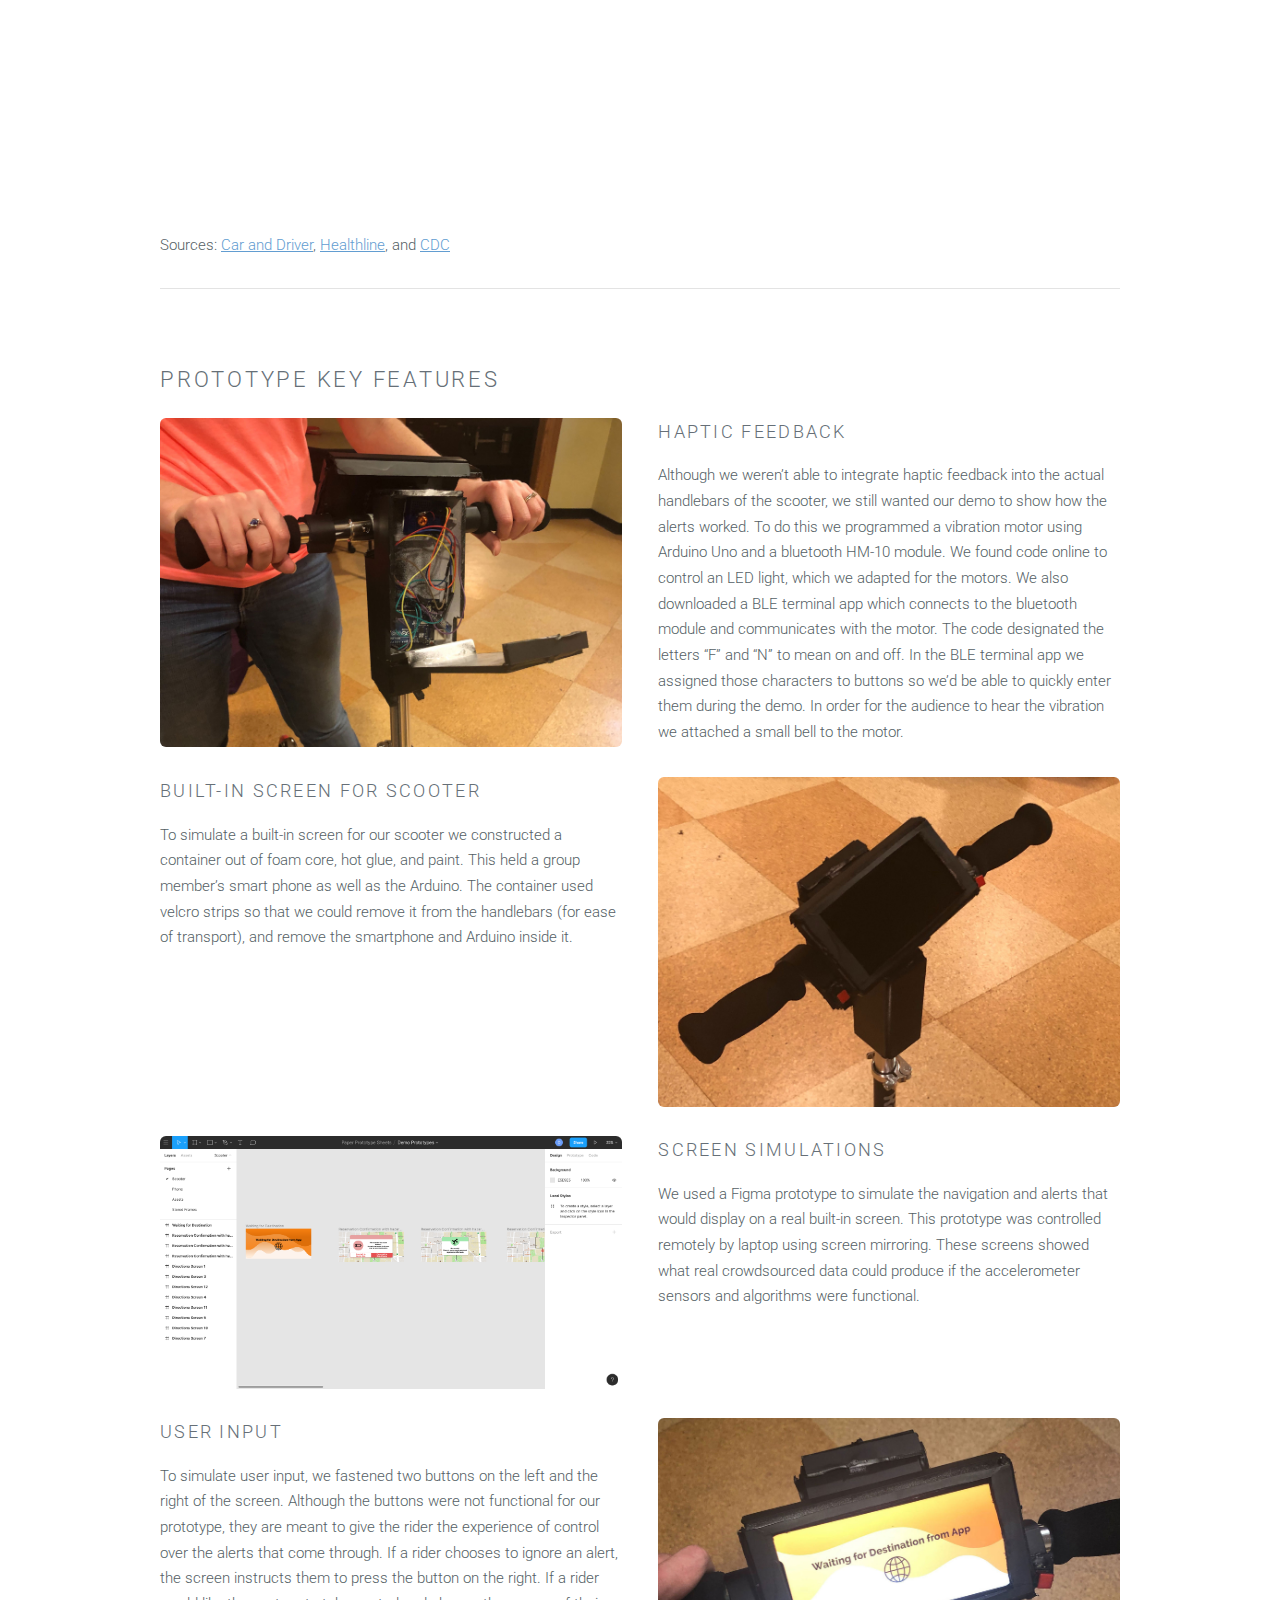
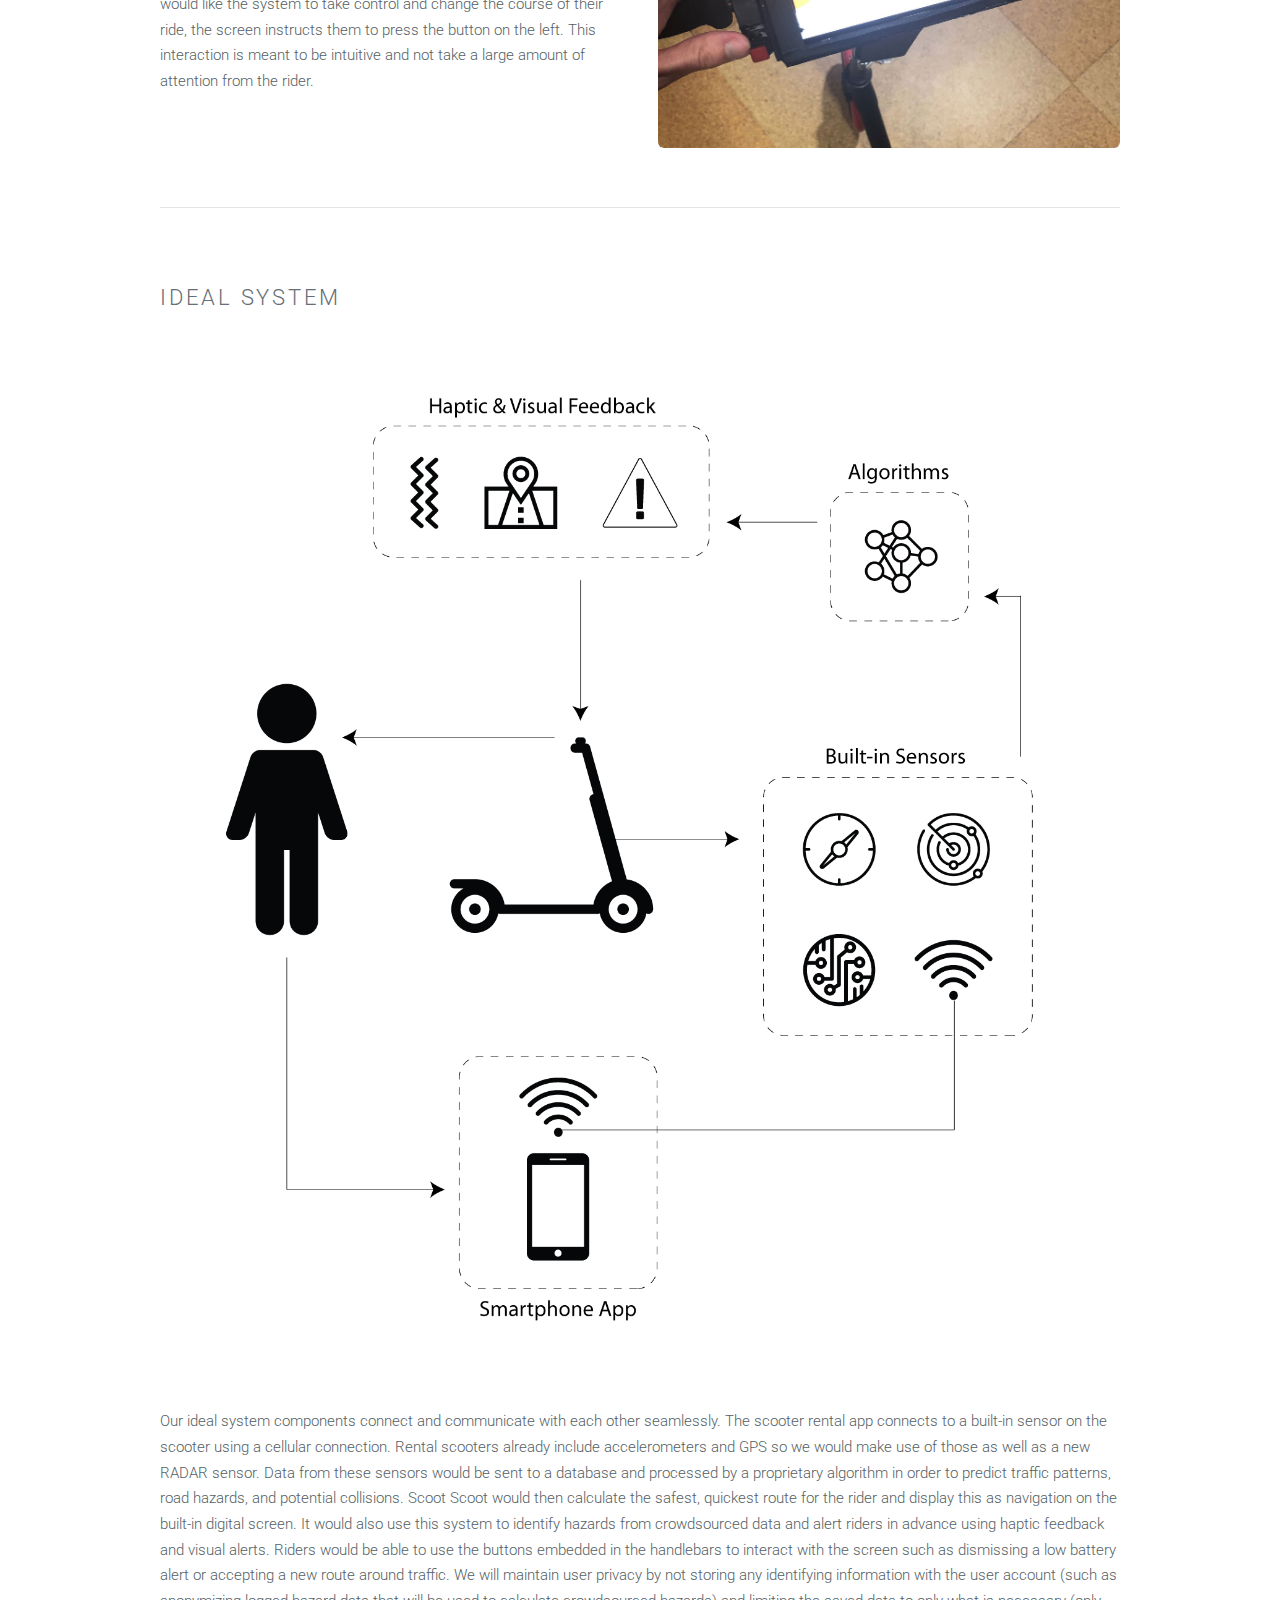
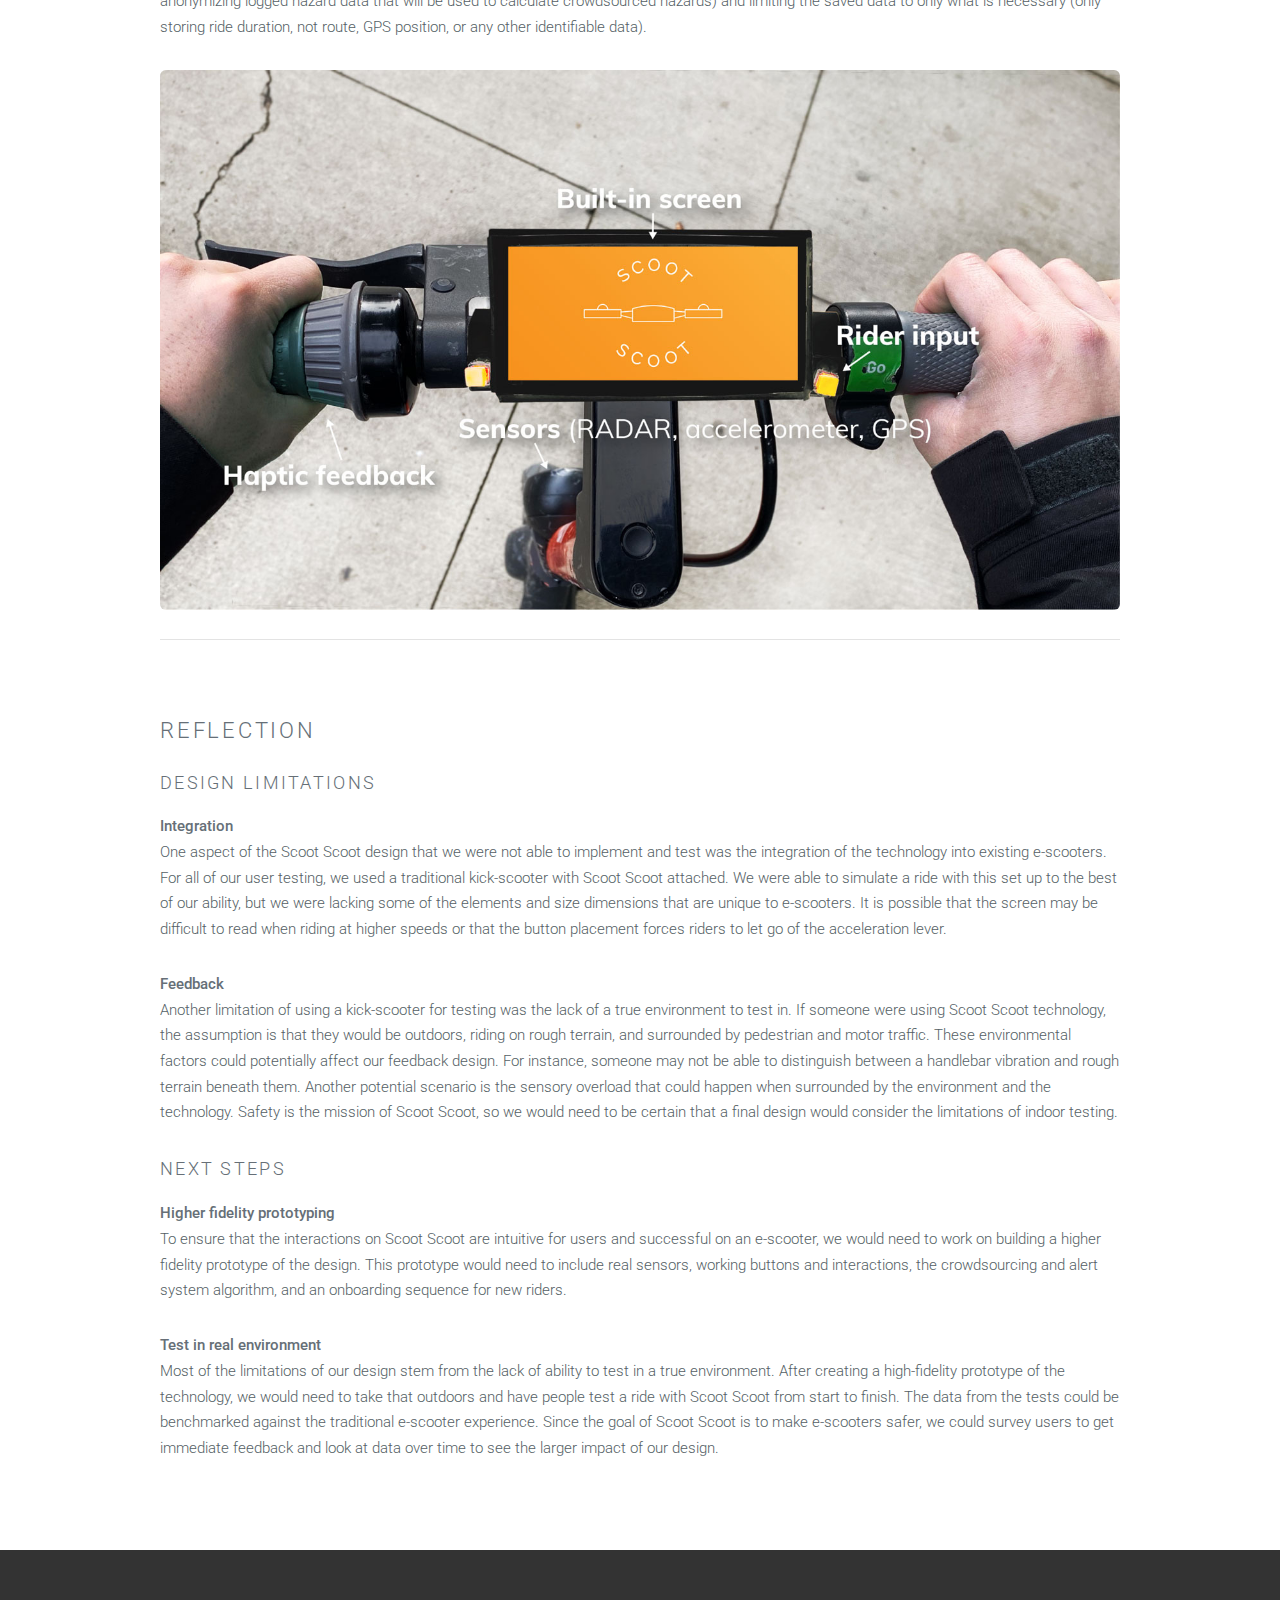
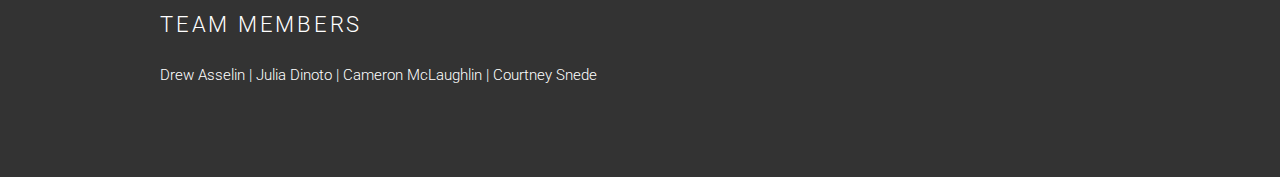
==== commit 972f6c3c: "typo fix" ====
--- a/index.html
+++ b/index.html
@@ -47,7 +47,7 @@
 					<section>
 						<img src="images/scoot.jpg" class="image fit" alt="electric scooter and backpack against a brick wall" />
 						<p>An integrated electric scooter (e-scooter) safety system that uses sensors and crowdsourcing to alert riders to hazards using real-time haptic feedback and a built-in digital screen. By applying existing tools and models that are already widely used in electric scooter systems, Scoot Scoot can easily integrate into an already established rental system and provide much-needed safety options for riders.</p>
-						<p>Our motivation for developing this product comes from the popularity of e-scooters in busy urban areas and the statistics showing how many injuries result from this growing market. The CDC found that, in late 2018, 3 people were injured on e-scooters every day in Austin, Texas alone and 15% of those injuries resulted in a traumatic brain injury. (<a href="https://www.austintexas.gov/sites/default/files/files/Health/Epidemiology/APH_Dockless_Electric_Scooter_Study_5-2-19.pdf" target="_blank">CDC</a>) The same study also found that 50% of of those riders cite “surface conditions” such as potholes or pavement irregularities as the cause of their accident. In order to combat this trend, we focused our research on uncovering a way to improve the safety of e-scooters by increasing users’ awareness of the surrounding environment.</p>
+						<p>Our motivation for developing this product comes from the popularity of e-scooters in busy urban areas and the statistics showing how many injuries result from this growing market. The CDC found that, in late 2018, 3 people were injured on e-scooters every day in Austin, Texas alone and 15% of those injuries resulted in a traumatic brain injury. (<a href="https://www.austintexas.gov/sites/default/files/files/Health/Epidemiology/APH_Dockless_Electric_Scooter_Study_5-2-19.pdf" target="_blank">CDC</a>) The same study also found that 50% of those riders cite “surface conditions” such as potholes or pavement irregularities as the cause of their accident. In order to combat this trend, we focused our research on uncovering a way to improve the safety of e-scooters by increasing users’ awareness of the surrounding environment.</p>
 
 					</section>
 					<hr class="major" />
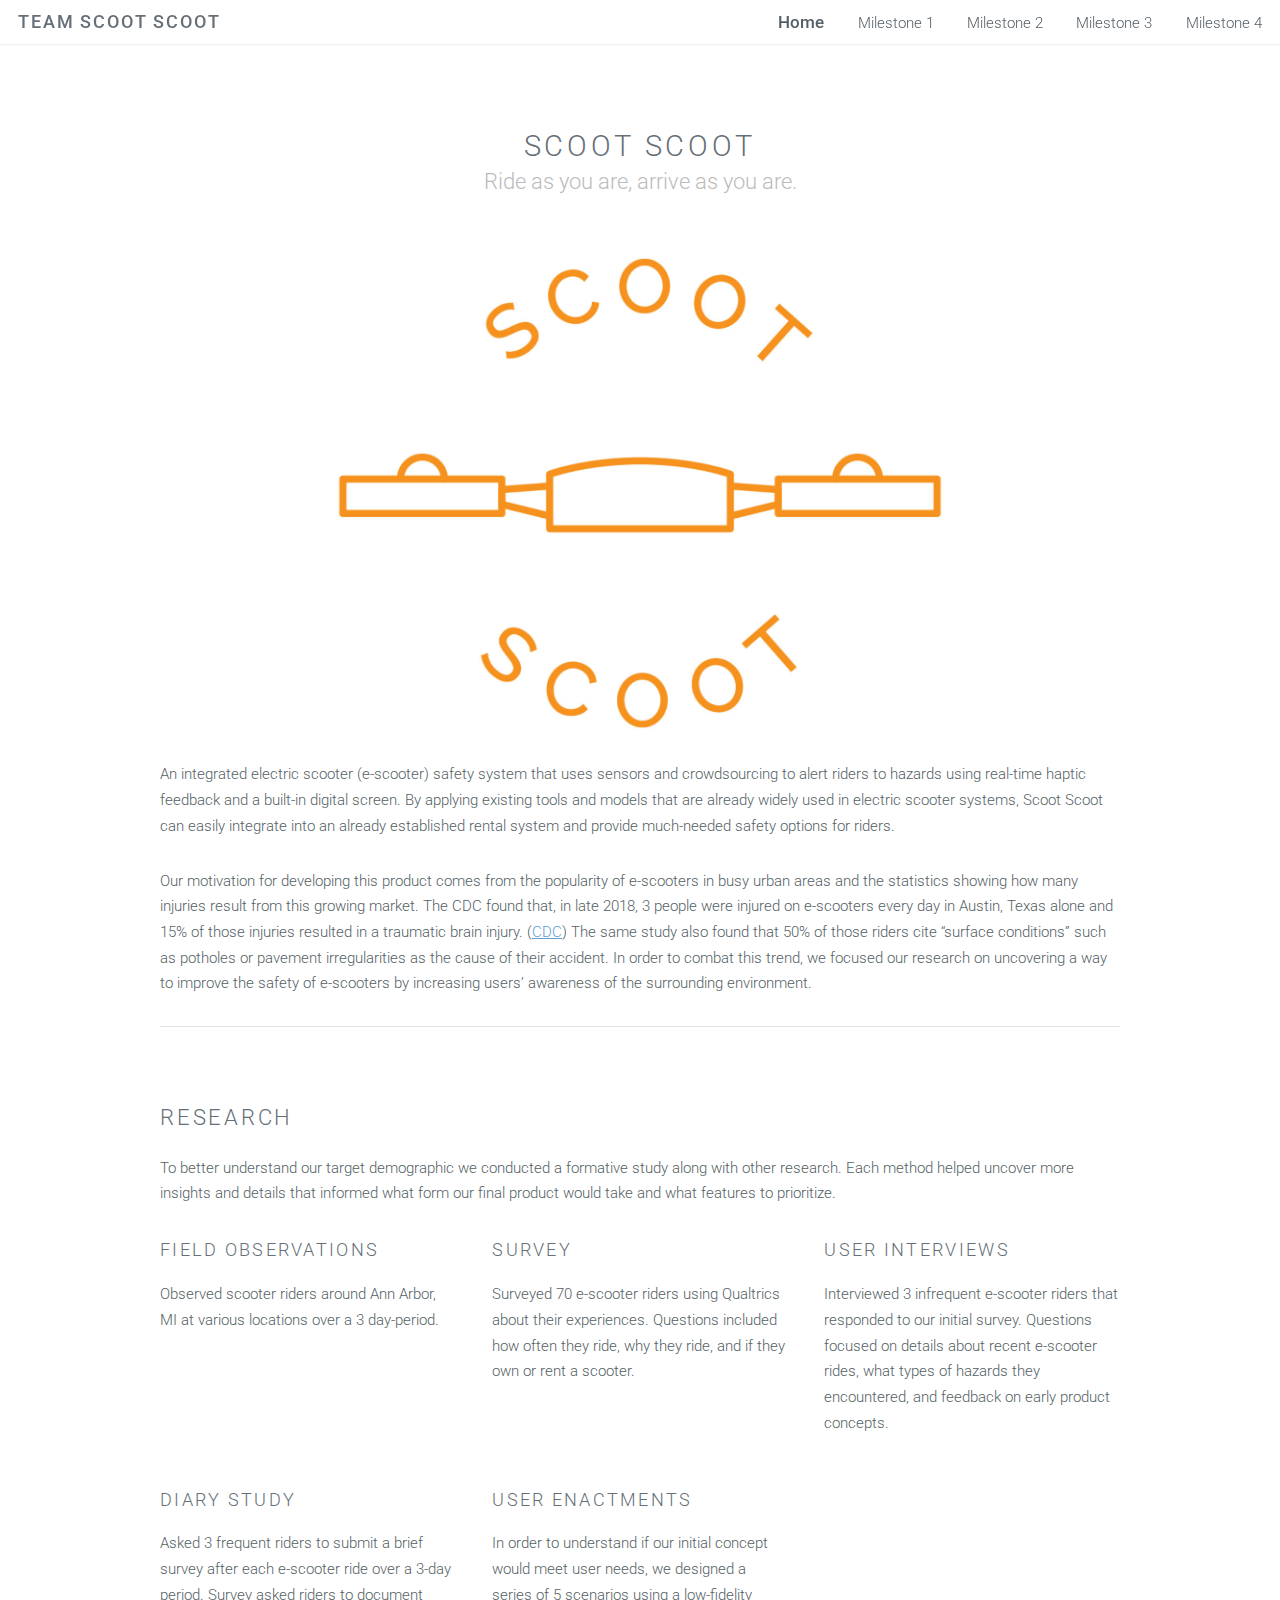
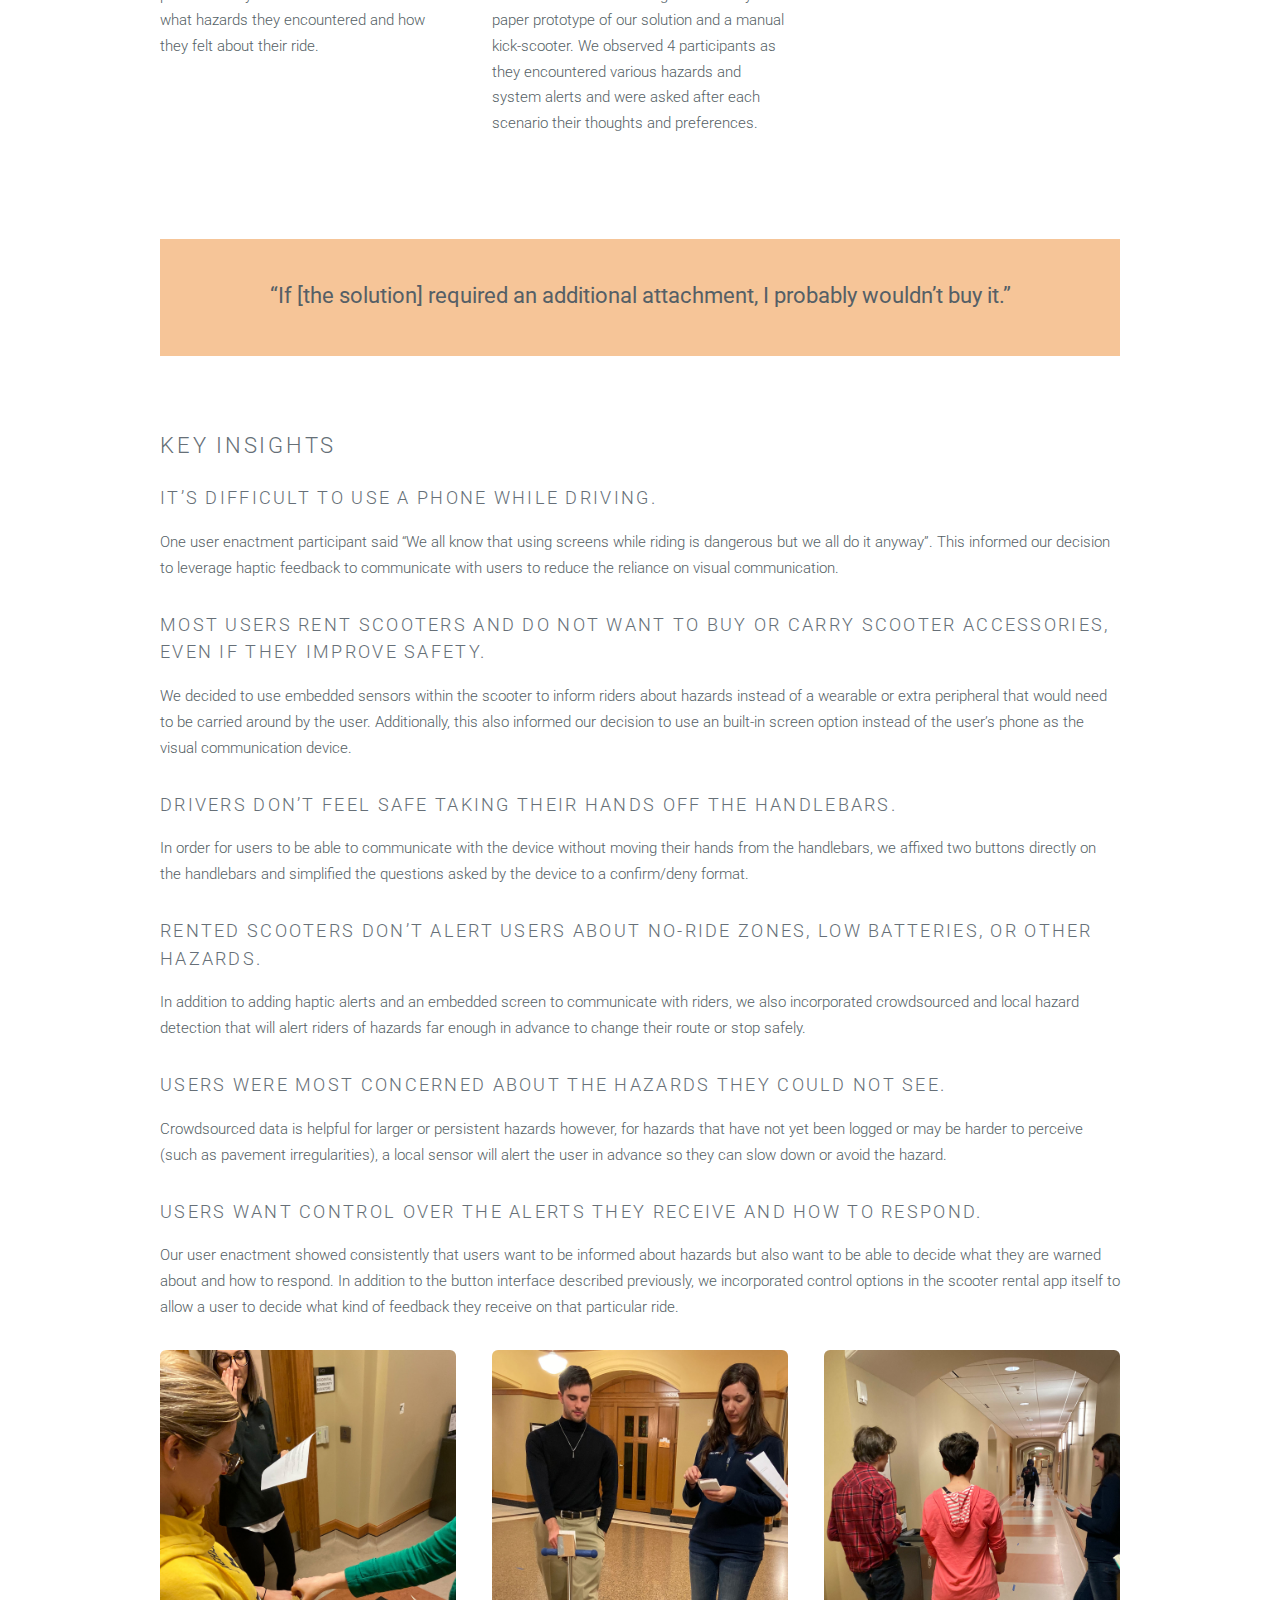
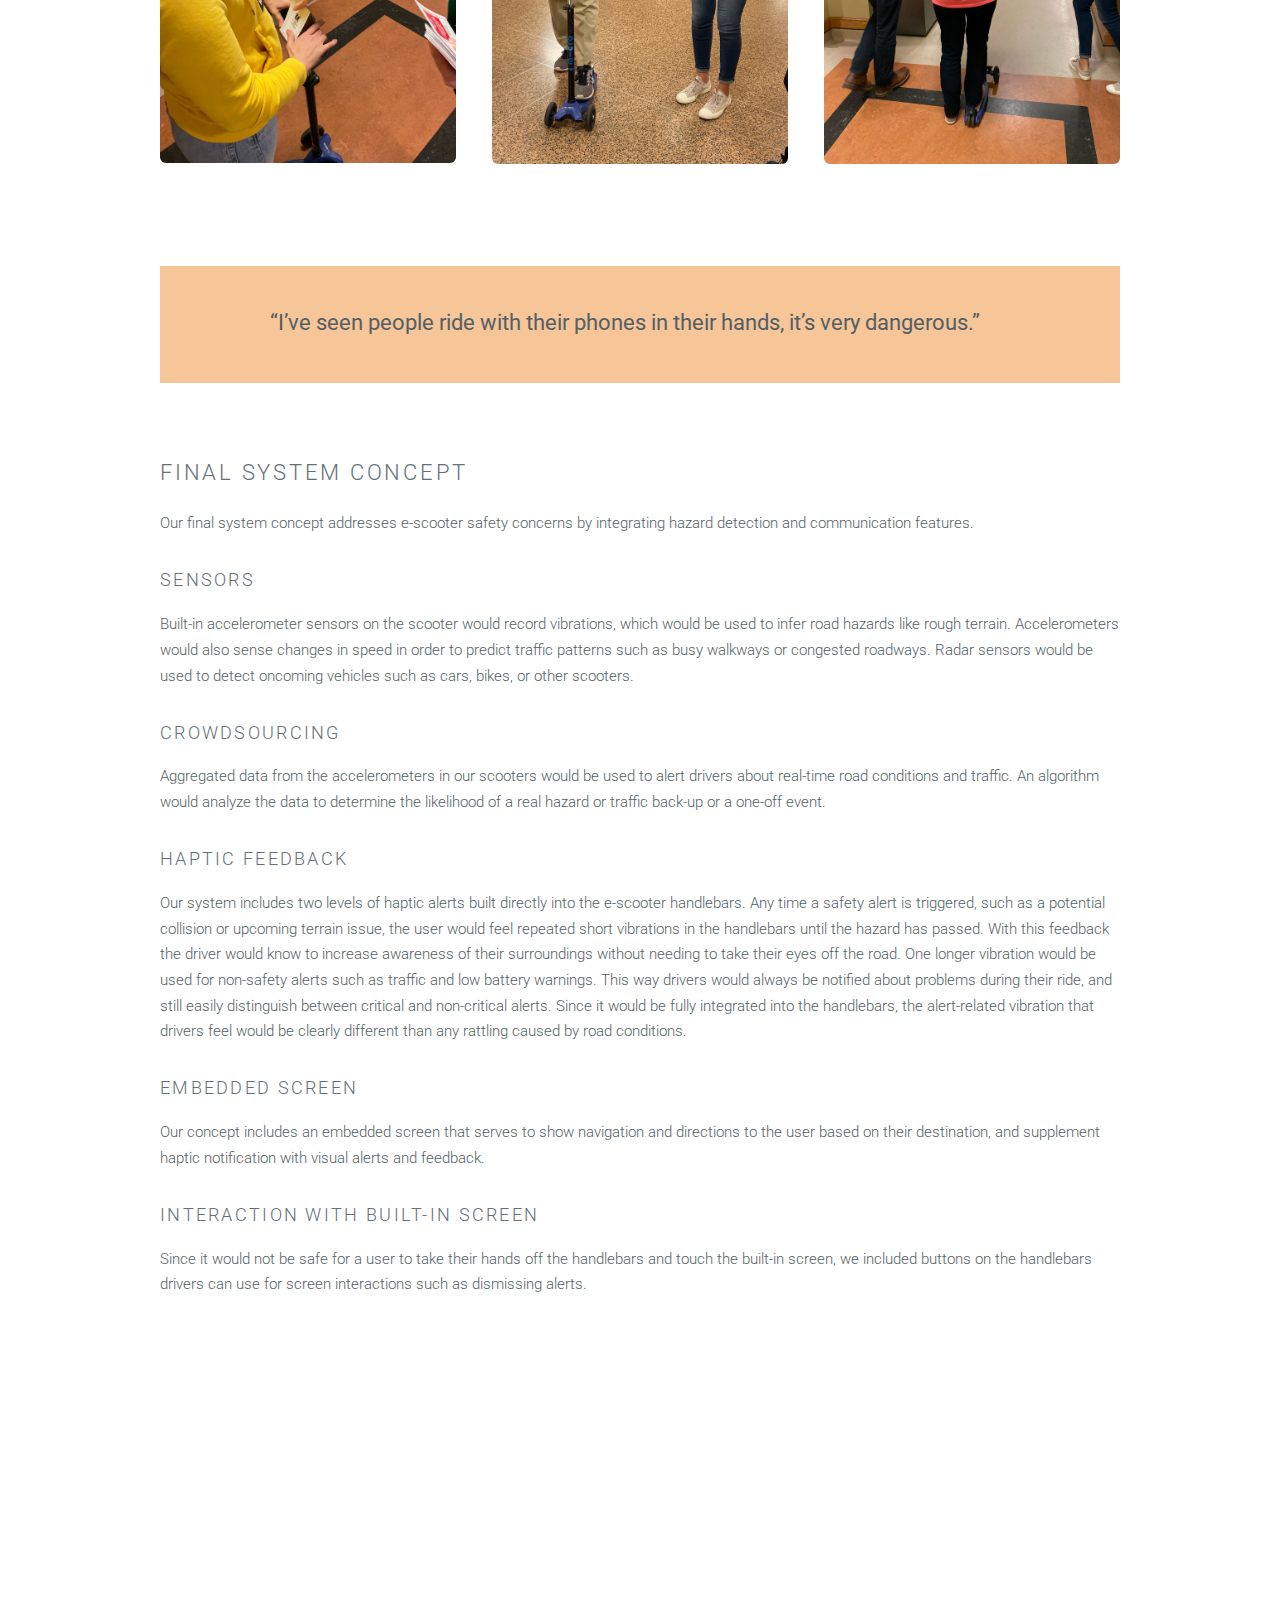
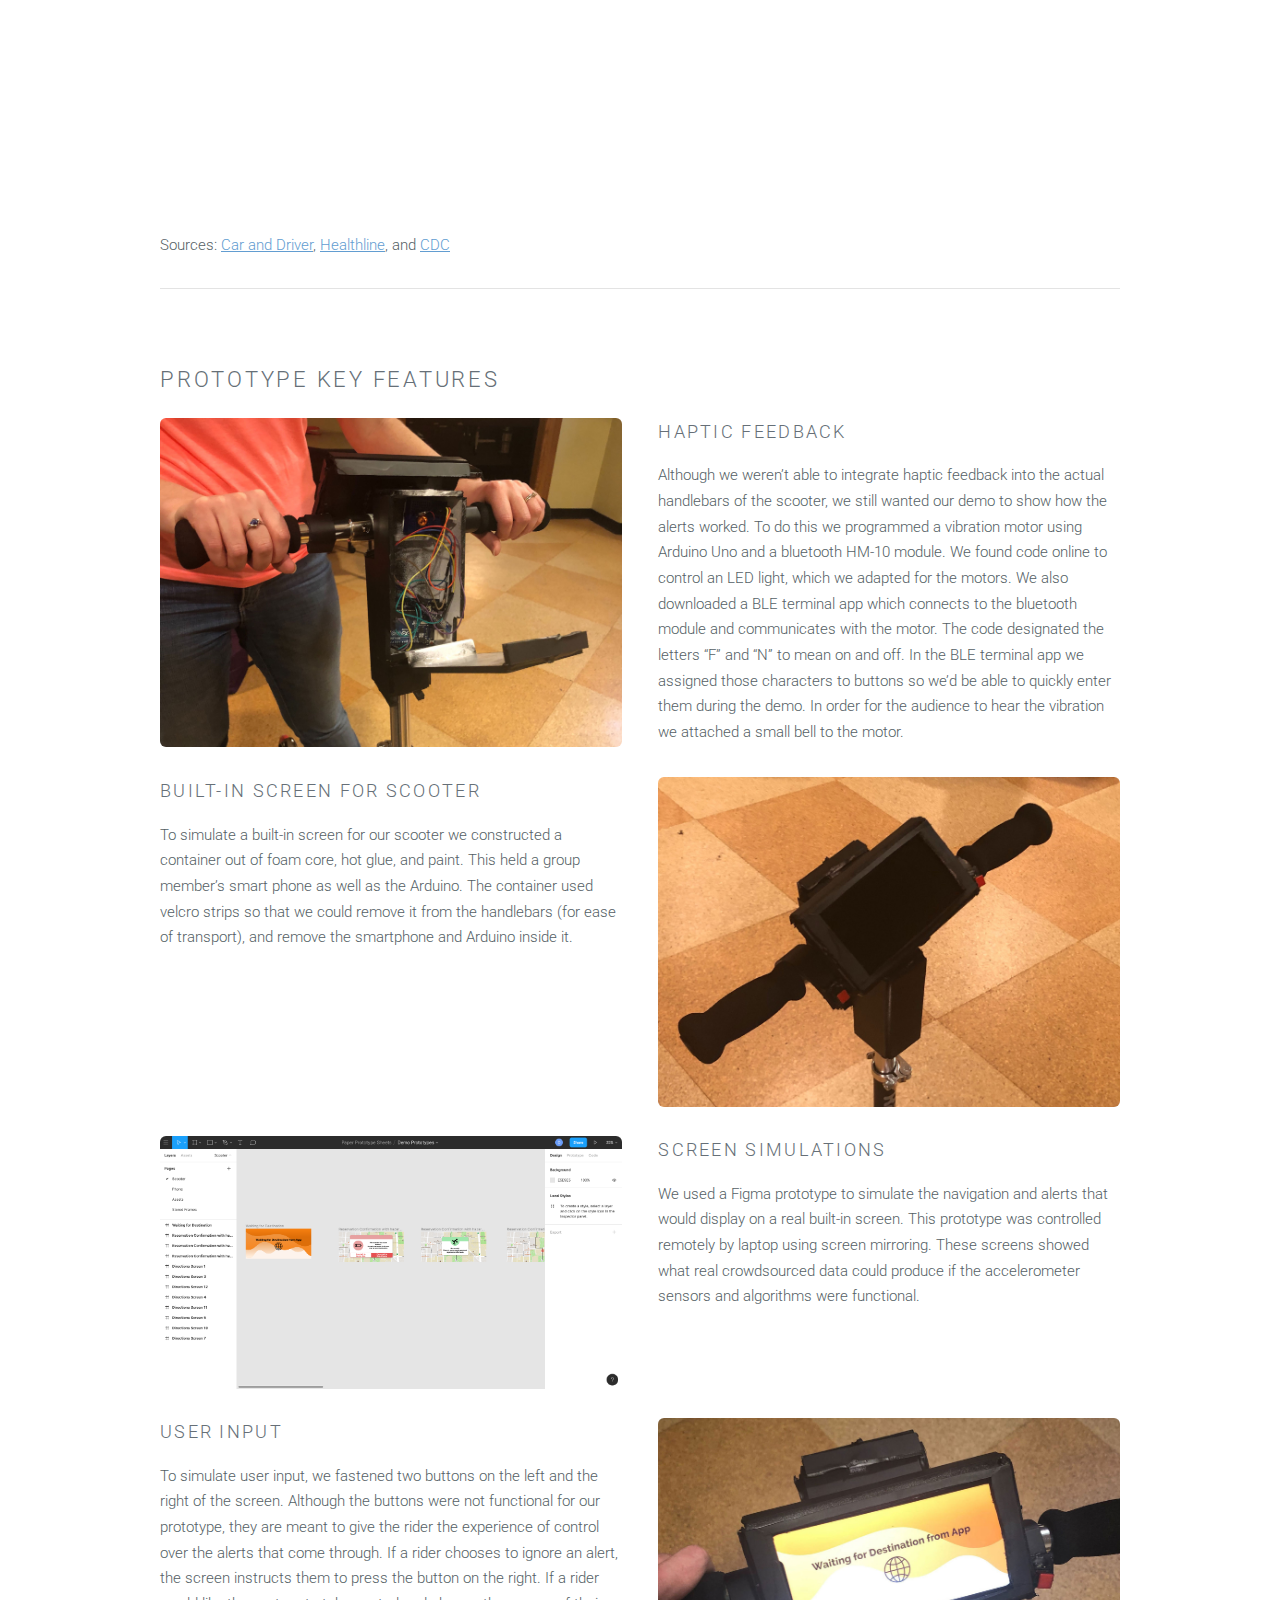
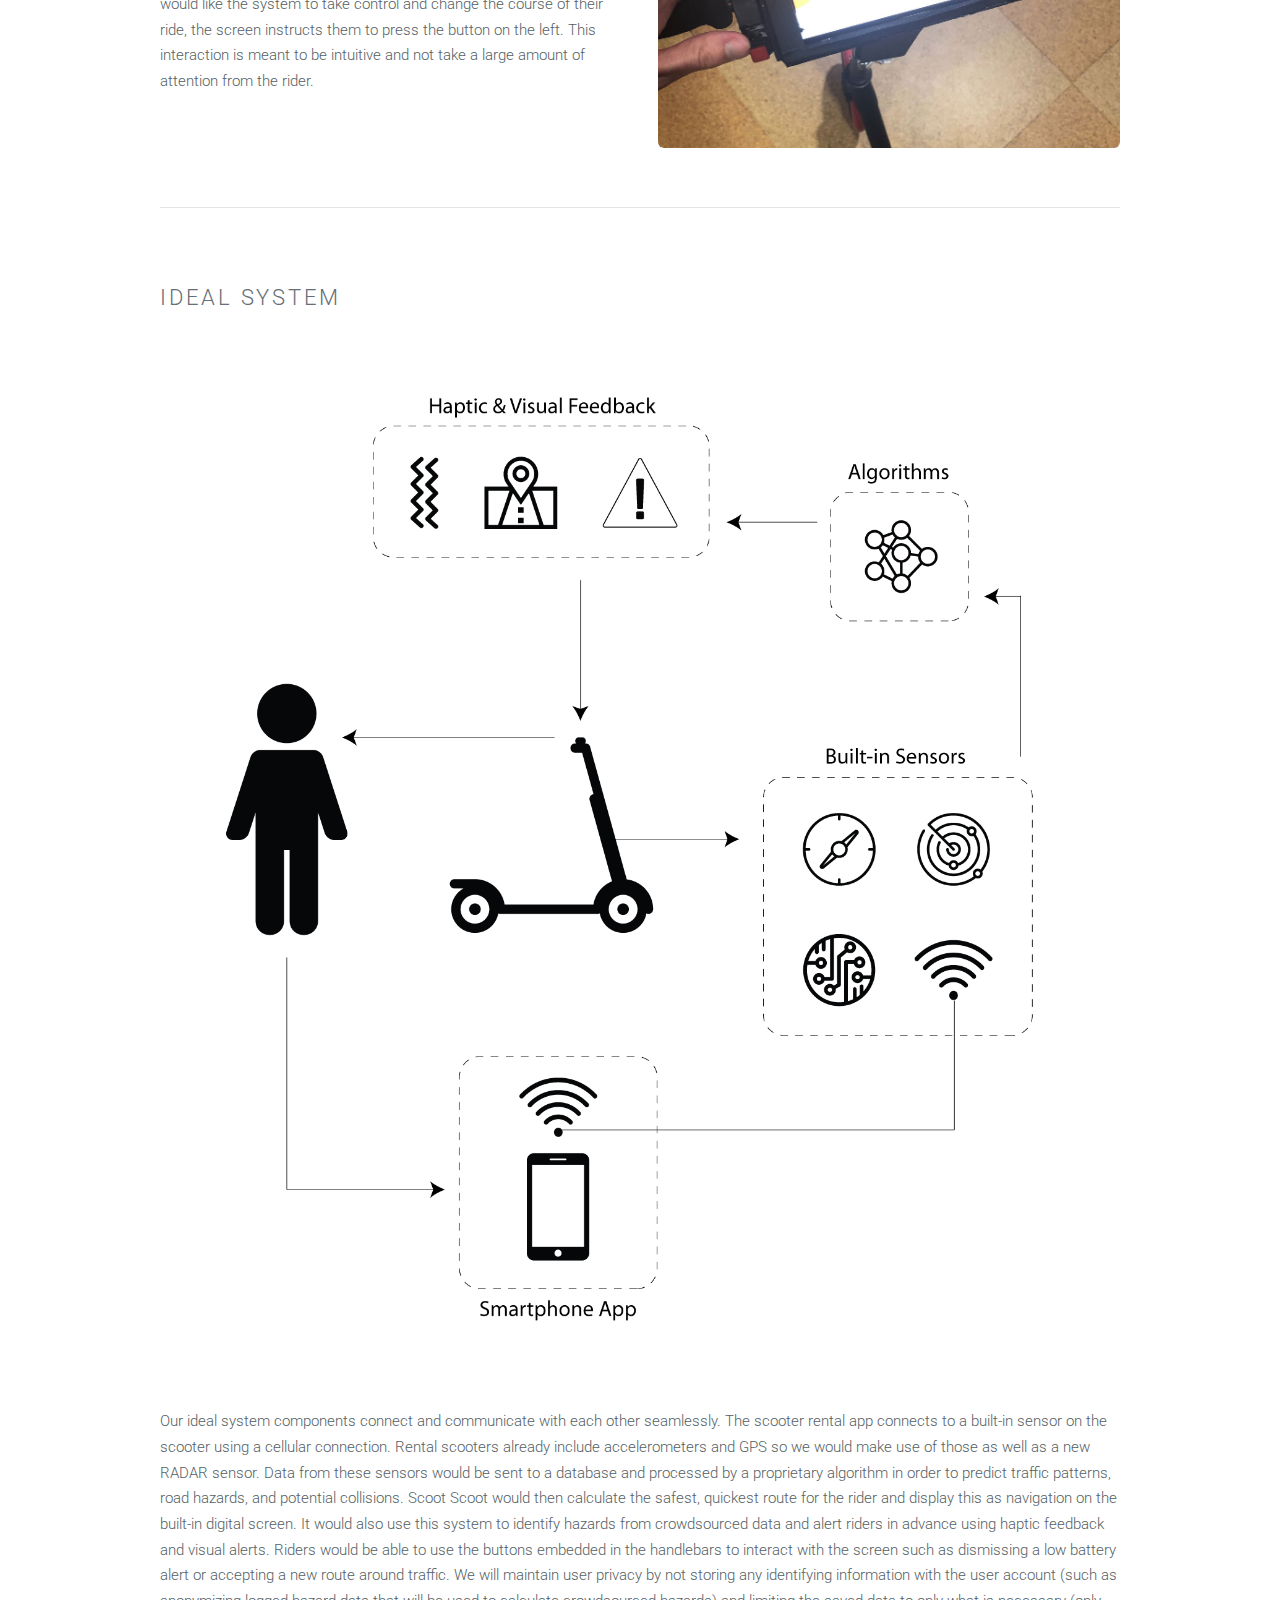
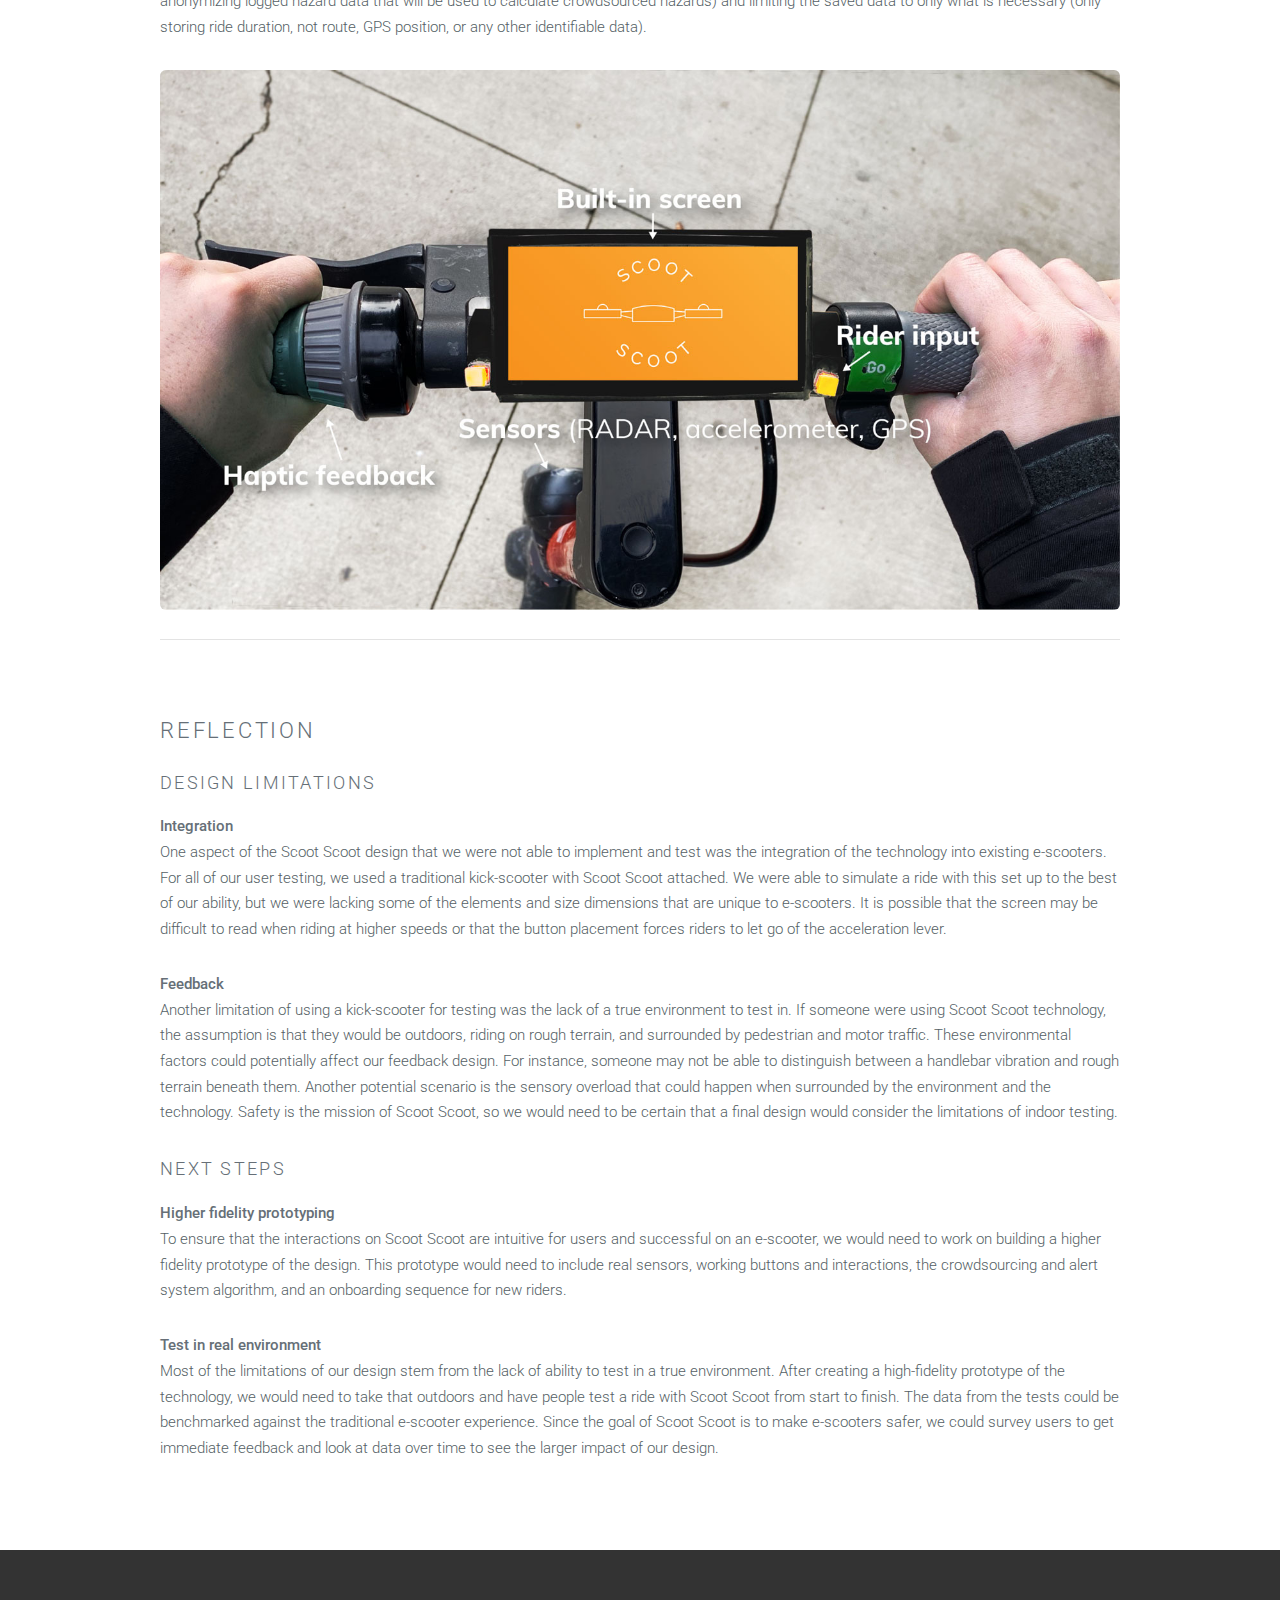
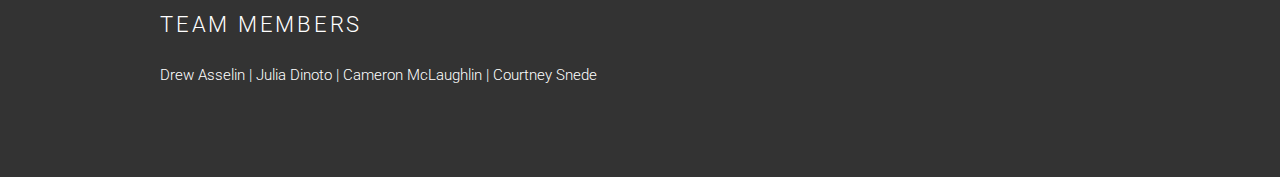
==== commit 9c7cad68: "typo fix" ====
--- a/index.html
+++ b/index.html
@@ -139,7 +139,7 @@
 						</div>
 					</section>
 					<section style="margin: 5em 0 5em 0; padding: 3em 3em 3em 3em; background-color:#F6C598;">
-						<span style="font-size: 1.5em; font-weight:400;padding-left:3em">“I’ve seen people ride with their phone in their hand, it’s very dangerous.”</span>
+						<span style="font-size: 1.5em; font-weight:400;padding-left:3em">“I’ve seen people ride with their phones in their hands, it’s very dangerous.”</span>
 					</section>
 					<section>
 						<h2>Final system concept</h2>
